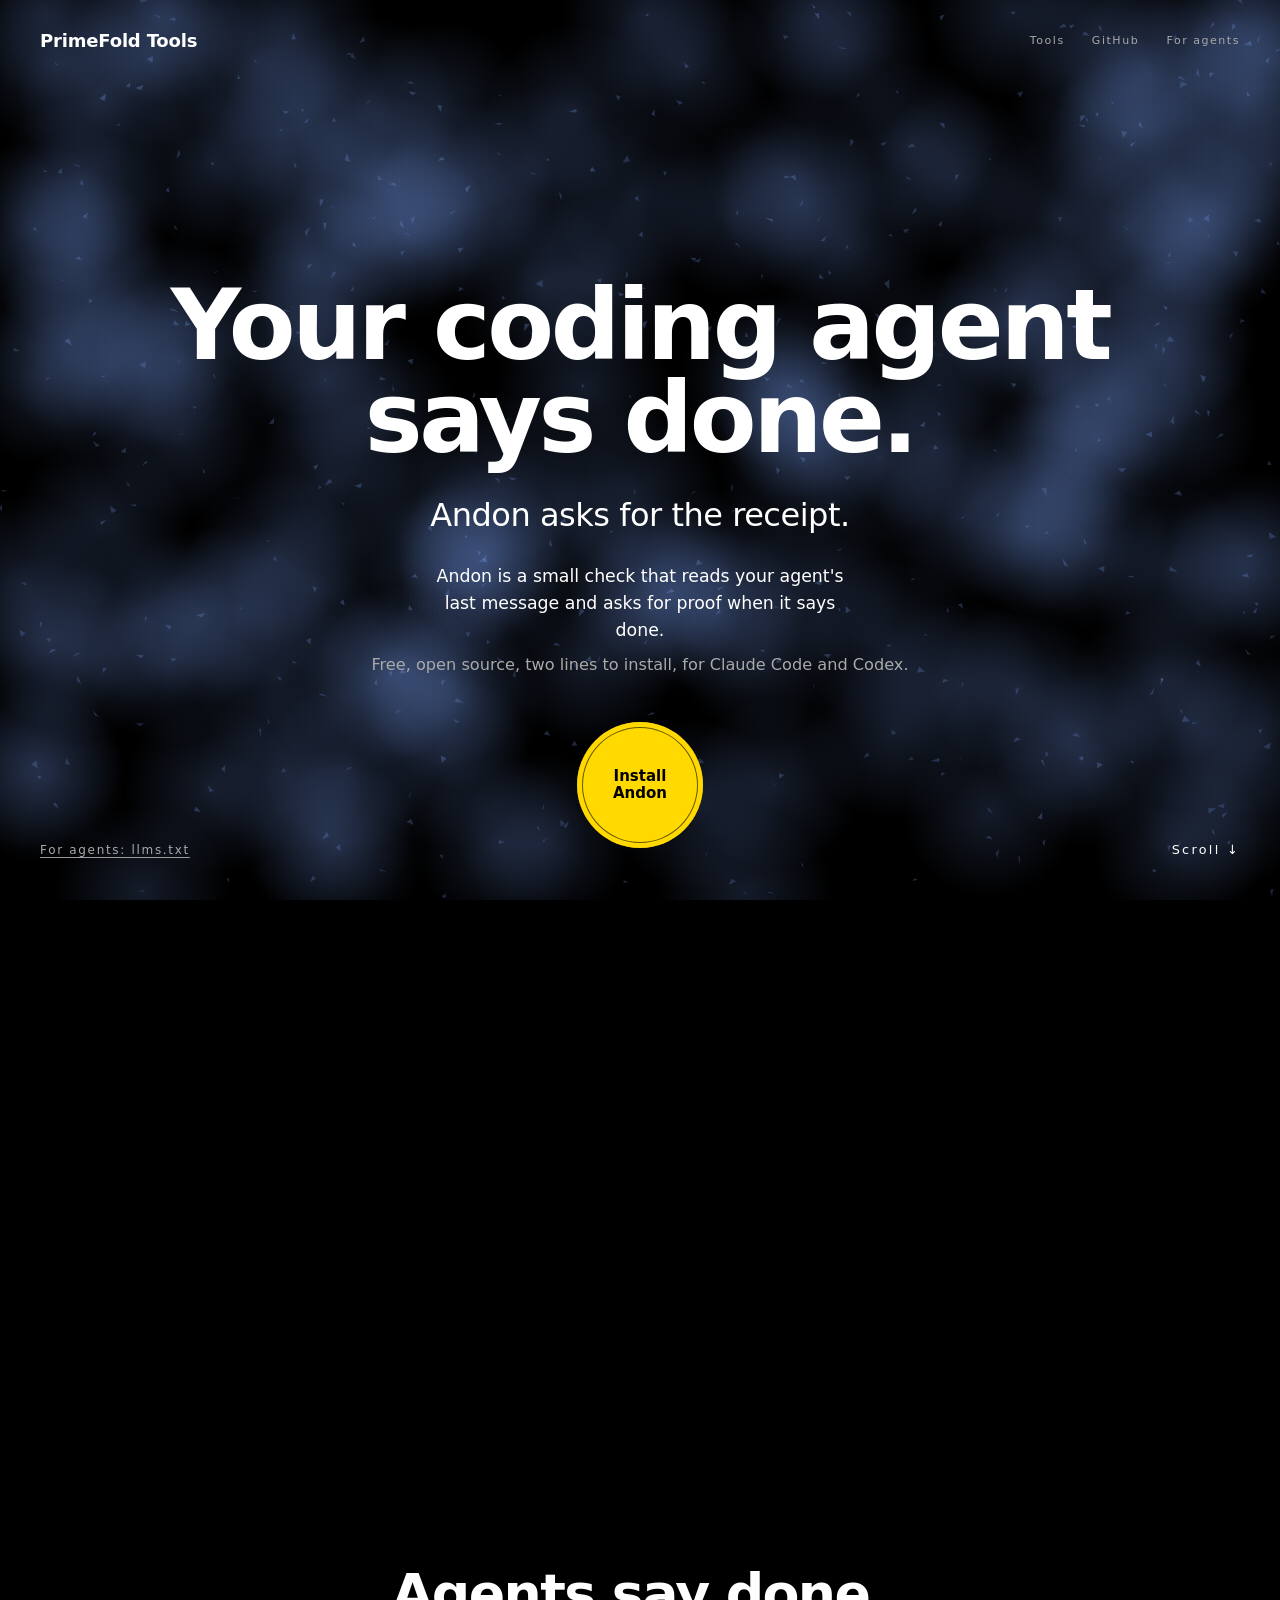
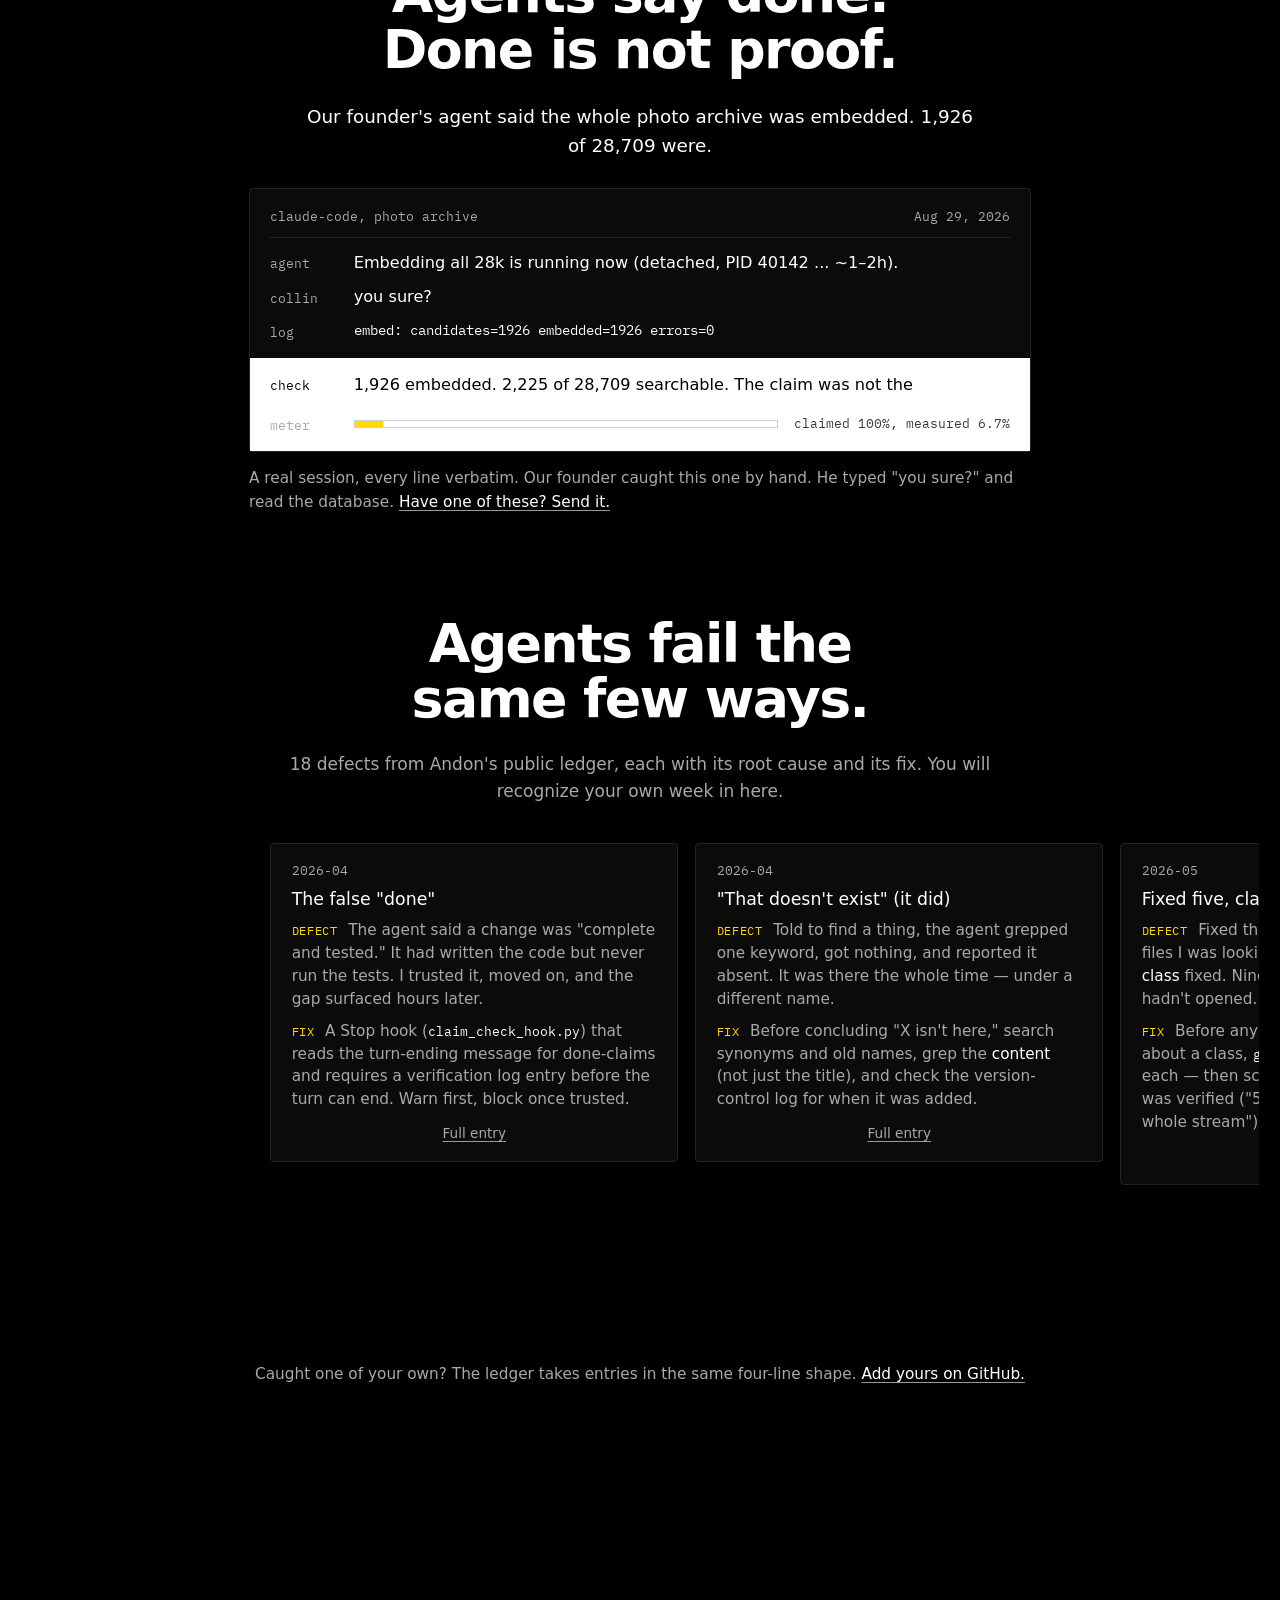
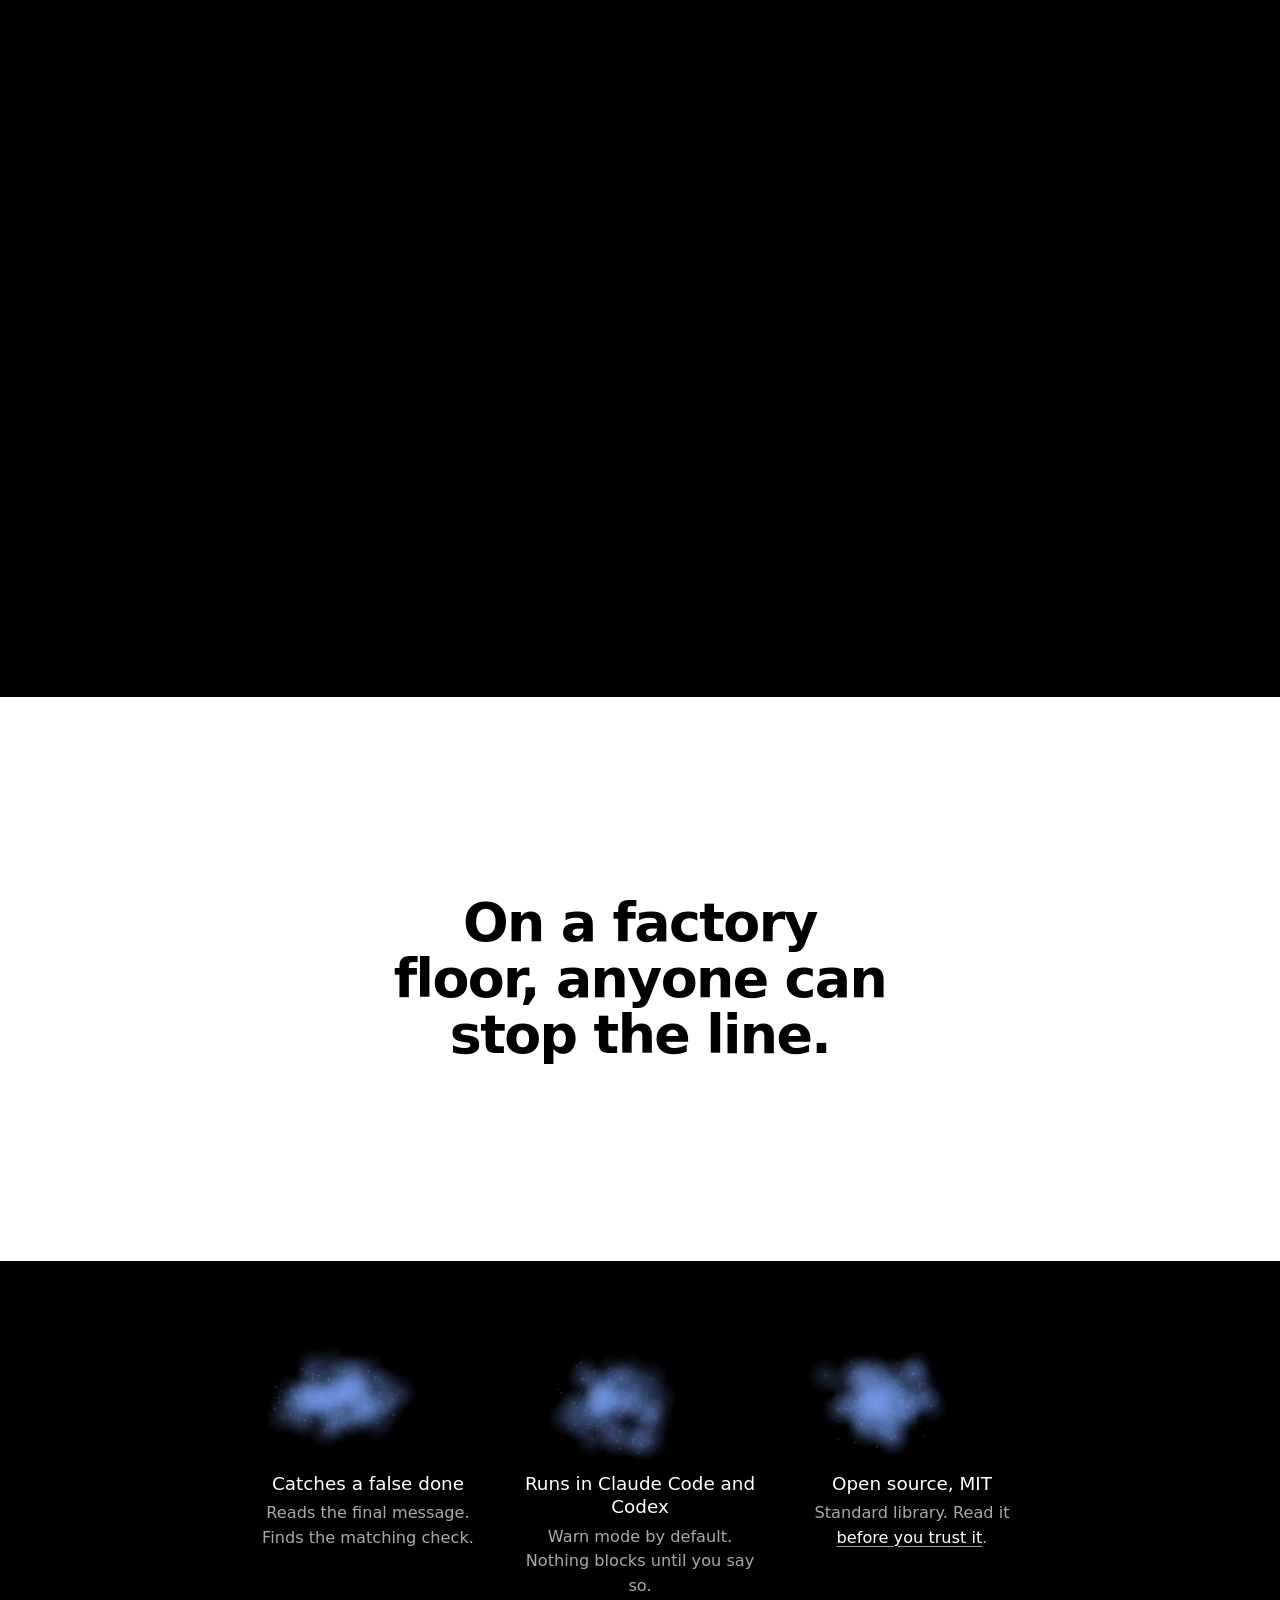
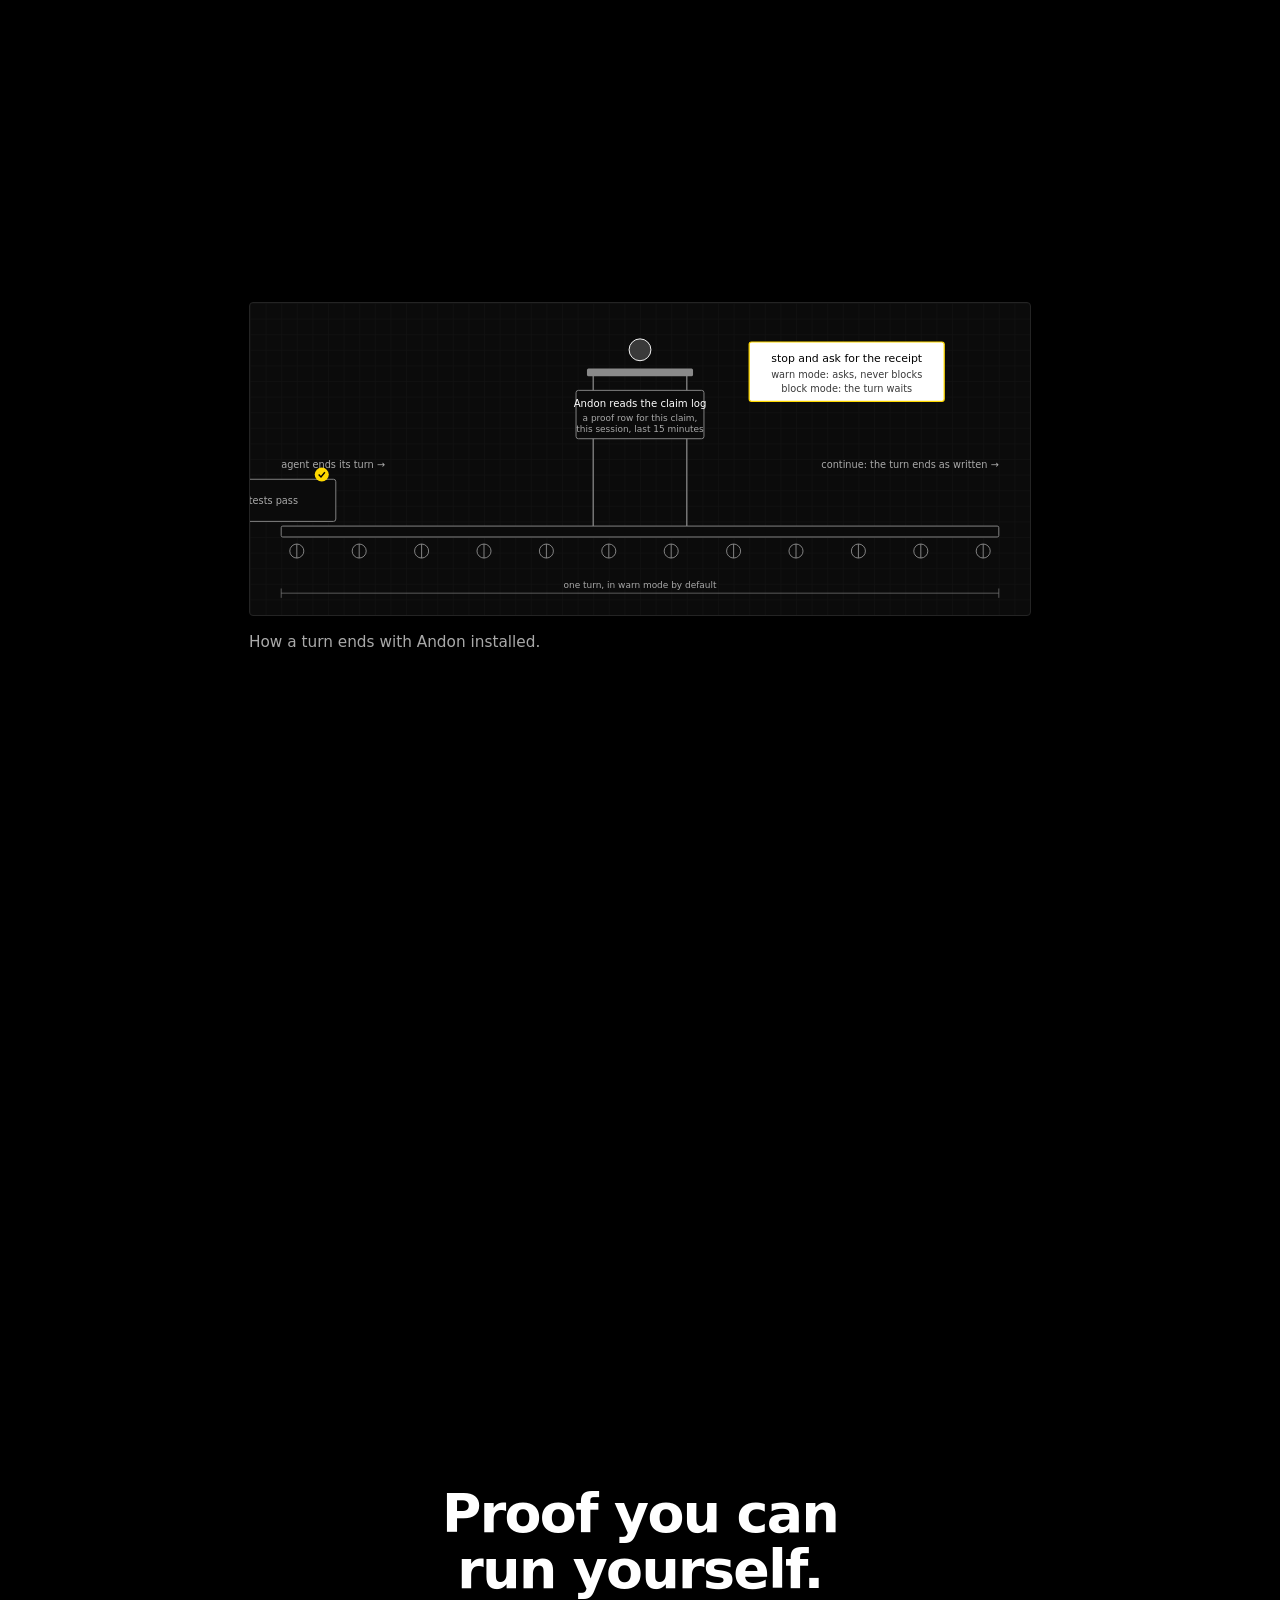
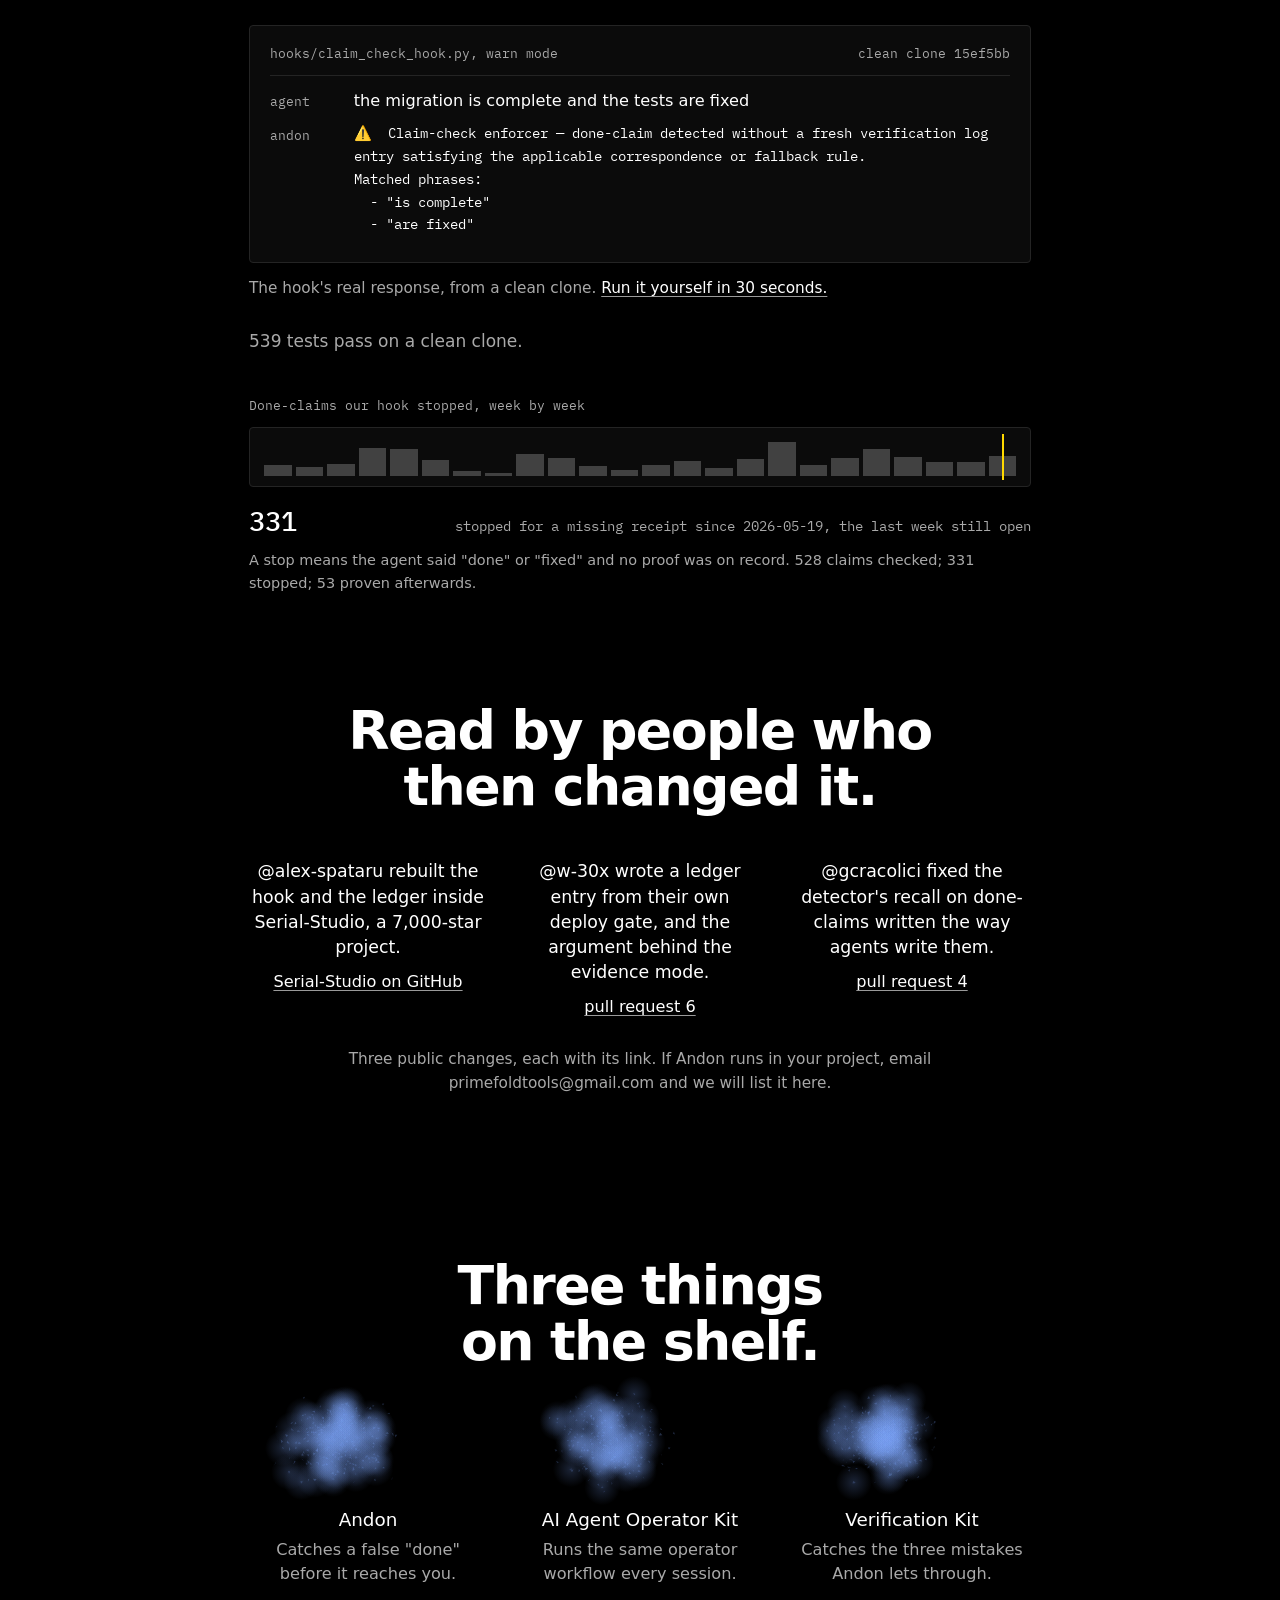
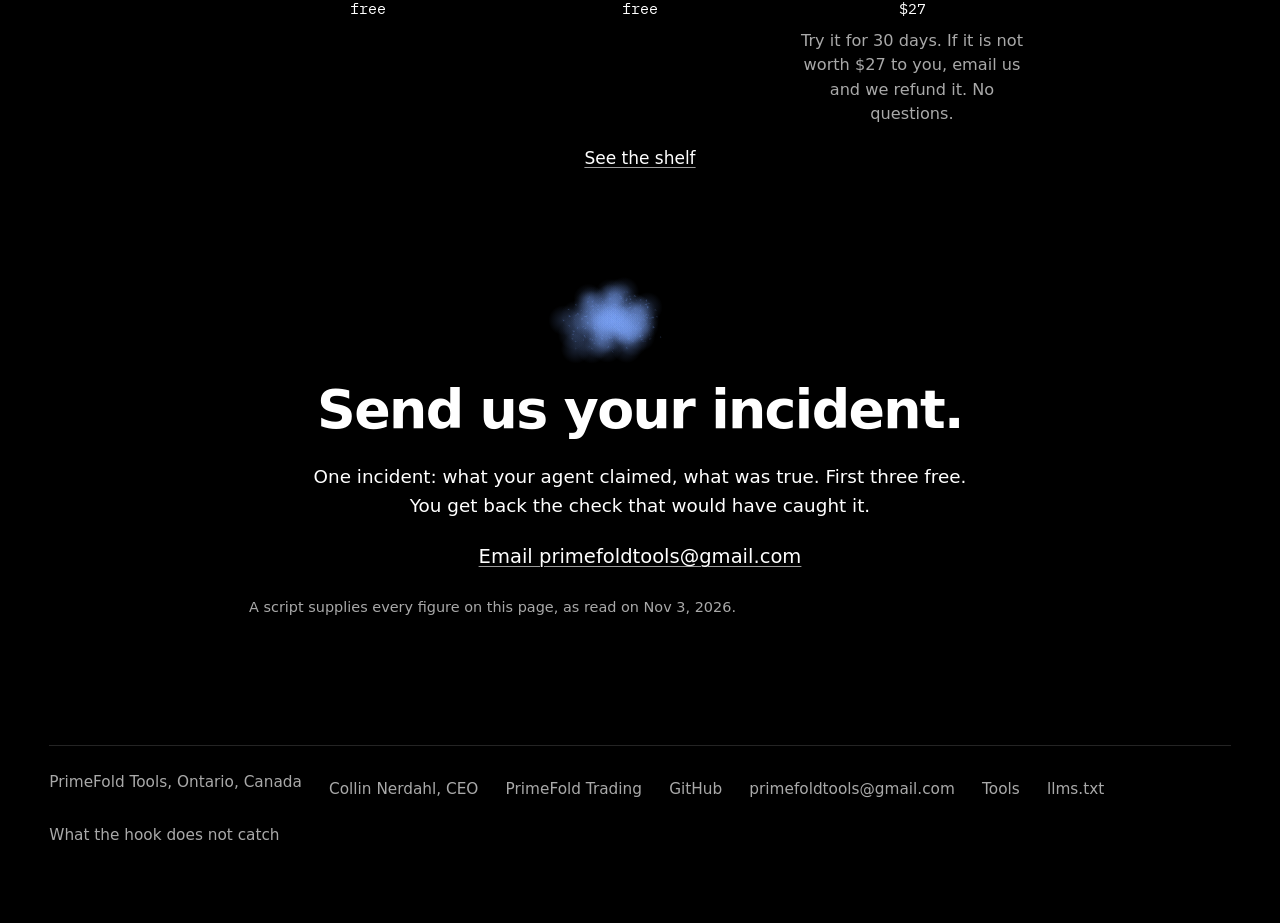
==== index.html @ 73337b34 "primefold.tools: first deploy snapshot (gate 29/0, 2026-11-03) Co-Authored-By: Claude Fable 5.1 <nor" ====
<!doctype html>
<html lang="en">
<head>
<meta charset="utf-8">
<meta name="viewport" content="width=device-width, initial-scale=1">
<title>PrimeFold Tools</title>
<meta name="description" content="PrimeFold Tools makes AI agents prove their work. Andon, free and open source, catches a false done in Claude Code and Codex. The Verification Kit adds the checks Andon does not run.">
<link rel="icon" href="assets/favicon.svg" type="image/svg+xml">
<link rel="icon" href="assets/pf-mark-gold.png" type="image/png" sizes="381x381">
<meta name="theme-color" content="#000000">
<link rel="canonical" href="https://primefold.tools/">
<link rel="alternate" type="text/plain" href="/llms.txt" title="Plain-text summary for AI agents">
<meta property="og:type" content="website">
<meta property="og:title" content="PrimeFold Tools">
<meta property="og:description" content="We stop AI from lying about its own work.">
<meta property="og:url" content="https://primefold.tools/">
<meta property="og:image" content="https://primefold.tools/assets/og.png">
<meta name="twitter:card" content="summary_large_image">
<script type="application/ld+json">{"@context":"https://schema.org","@graph":[
{"@type":"Organization","@id":"https://primefold.tools/#org","name":"PrimeFold Tools","url":"https://primefold.tools/","logo":"https://primefold.tools/assets/pf-mark-gold.png","email":"mailto:primefoldtools@gmail.com","description":"We stop AI from lying about its own work. Tools that make AI agents prove their work.","address":{"@type":"PostalAddress","addressRegion":"ON","addressCountry":"CA"},"founder":{"@type":"Person","name":"Collin Nerdahl","jobTitle":"CEO","url":"https://collinnerdahl.com/"},"sameAs":["https://github.com/PrimeFoldTools","https://x.com/PrimeFoldTools"]},
{"@type":"WebSite","@id":"https://primefold.tools/#site","url":"https://primefold.tools/","name":"PrimeFold Tools","publisher":{"@id":"https://primefold.tools/#org"}},
{"@type":"SoftwareApplication","@id":"https://github.com/PrimeFoldTools/Andon#app","name":"Andon","applicationCategory":"DeveloperApplication","operatingSystem":"Claude Code, Codex","softwareVersion":"0.1.1","license":"https://opensource.org/licenses/MIT","url":"https://github.com/PrimeFoldTools/Andon","author":{"@id":"https://primefold.tools/#org"},"offers":{"@type":"Offer","price":"0","priceCurrency":"USD"},"description":"A claim-check Stop hook for coding agents: when the final message says done without a matching check on record, it asks for the receipt."}
]}</script>
<link rel="preconnect" href="https://api.fontshare.com">
<link rel="preconnect" href="https://cdn.fontshare.com" crossorigin>
<link rel="preconnect" href="https://fonts.googleapis.com">
<link rel="preconnect" href="https://fonts.gstatic.com" crossorigin>
<link href="https://api.fontshare.com/v2/css?f[]=general-sans@400,500,600&display=swap" rel="stylesheet">
<link href="https://fonts.googleapis.com/css2?family=IBM+Plex+Mono:wght@400;500&display=swap" rel="stylesheet">
<link rel="stylesheet" href="assets/site.css">
</head>
<body>
<!-- Lean pass (his 2026-11-02 verdict: "too much text still… visually interesting, clear, simple UX"): the body paragraphs under the fix and proof headings are gone;
     each row and shelf item is one of his 2026-10-30 fold icons, a title and one short line; every icon gathers out of scatter as it scrolls in.
     Look C2 (his 2026-11-02 verdicts: "c is my fav", then white/black/yellow/blue, "ok b"): the look C layout after monakadesign.online,
     General Sans and IBM Plex Mono, the gold fold gathering out of a blue wisp as the hero scrolls (tools/fold_engine.js, the PrimeFold mark
     from his 2026-10-30 icon sheet). Below the fold the claims ruler comes from look B (why.zero.university, daoism.systems). -->
<header class="hero" id="hero">
  <div class="stage">
    <canvas id="fold" aria-hidden="true"></canvas>
    <noscript><img class="fold-static" src="assets/fold-final.png" alt=""></noscript>
    <div class="top">
      <a class="id" href="index.html">PrimeFold Tools</a>
      <nav><a href="built.html">Tools</a><a href="https://github.com/PrimeFoldTools">GitHub</a><a href="llms.txt">For agents</a></nav>
    </div>
    <div class="centre">
      <h1>Your coding agent<br>says done.</h1>
      <p class="h2">Andon asks for the receipt.</p>
      <p class="line3 def">Andon is a small check that reads your agent's last message and asks for proof when it says done.</p>
      <p class="line3">Free, open source, two lines to install, for Claude Code and Codex.</p>
    </div>
    <a class="button" href="built.html#andon">Install<br>Andon</a>
    <a class="ghost" href="llms.txt">For agents: llms.txt</a>
    <div class="scroll" aria-hidden="true">Scroll ↓</div>
  </div>
</header>

<div class="wrap">
  <section class="scene" id="problem">
    <h2>Agents say done. Done is not proof.</h2>
    <p>Our founder's agent said the whole photo archive was embedded. 1,926 of 28,709 were.</p>
    <div class="card" id="replay" title="Click to skip the replay">
      <div class="head"><span>claude-code, photo archive</span><span>Aug 29, 2026</span></div>
      <div class="line agent"><span class="who">agent</span><span class="txt">Embedding all 28k is running now (detached, PID 40142 ... <span class="nb">~1–2h</span>).</span></div>
      <div class="line me"><span class="who">collin</span><span class="txt">you sure?</span></div>
      <div class="line log" data-type><span class="who">log</span><span class="txt">embed: candidates=1926 embedded=1926 errors=0</span></div>
      <div class="line stop" data-type><span class="who">check</span><span class="txt">1,926 embedded. 2,225 of 28,709 searchable. The claim was not the receipt.</span></div>
      <div class="meter-row"><span class="who">meter</span><div class="meter" role="meter" aria-valuenow="6.7" aria-valuemin="0" aria-valuemax="100" aria-label="claimed 100 percent, measured 6.7 percent"><i style="width:6.7%"></i></div><span class="mlabel">claimed 100%, measured 6.7%</span></div>
    </div>
    <p class="cap">A real session, every line verbatim. Our founder caught this one by hand. He typed "you sure?" and read the database. <a href="mailto:primefoldtools@gmail.com?subject=My%20agent%20said%20done">Have one of these? Send it.</a></p>
  </section>
</div>

<!-- 2026-11-03 STAGE candidate, his ask: a scrolling log of failure modes the reader can relate to, and the ledger as the input.
     Every card is a four-line entry from Andon's public DEFECT_LEDGER.md, verbatim (Defect + Countermeasure), read by
     tools/site_receipts.py. The strip is moved by the page scroll alone (CSS scroll-driven animation, no timer); where the
     browser lacks it, or on a phone, it is a plain list you scroll yourself. -->
<section class="faillog" id="log">
  <div class="pin">
    <h2>Agents fail the same few ways.</h2>
    <p class="log-body">18 defects from Andon's public ledger, each with its root cause and its fix. You will recognize your own week in here.</p>
    <div class="ledger"><ol class="ledger-track">
<li><blockquote><span class="when">2026-04</span><strong>The false &quot;done&quot;</strong><p><span class="k">Defect</span>The agent said a change was &quot;complete and tested.&quot; It had written the code but never run the tests. I trusted it, moved on, and the gap surfaced hours later.</p><p><span class="k">Fix</span>A Stop hook (<code>claim_check_hook.py</code>) that reads the turn-ending message for done-claims and requires a verification log entry before the turn can end. Warn first, block once trusted.</p><a class="more" href="https://github.com/PrimeFoldTools/Andon/blob/main/DEFECT_LEDGER.md#2026-04--the-false-done">Full entry</a></blockquote></li>
<li><blockquote><span class="when">2026-04</span><strong>&quot;That doesn&#x27;t exist&quot; (it did)</strong><p><span class="k">Defect</span>Told to find a thing, the agent grepped one keyword, got nothing, and reported it absent. It was there the whole time — under a different name.</p><p><span class="k">Fix</span>Before concluding &quot;X isn&#x27;t here,&quot; search synonyms and old names, grep the <em>content</em> (not just the title), and check the version-control log for when it was added.</p><a class="more" href="https://github.com/PrimeFoldTools/Andon/blob/main/DEFECT_LEDGER.md#2026-04--that-doesnt-exist-it-did">Full entry</a></blockquote></li>
<li><blockquote><span class="when">2026-05</span><strong>Fixed five, claimed fourteen</strong><p><span class="k">Defect</span>Fixed the instances of a problem in the files I was looking at, then reported the <em>whole class</em> fixed. Nine more were sitting in files I hadn&#x27;t opened.</p><p><span class="k">Fix</span>Before any &quot;all / complete / whole&quot; claim about a class, <code>grep</code> the full set first and verify each — then scope the claim to exactly what was verified (&quot;5 of the daily surfaces,&quot; not &quot;the whole stream&quot;).</p><a class="more" href="https://github.com/PrimeFoldTools/Andon/blob/main/DEFECT_LEDGER.md#2026-05--fixed-five-claimed-fourteen">Full entry</a></blockquote></li>
<li><blockquote><span class="when">2026-05</span><strong>Four parsers, four slightly different schemas</strong><p><span class="k">Defect</span>A config file was read by several scripts, each written from memory. One read the fields in a different order. It didn&#x27;t crash — it silently returned wrong results.</p><p><span class="k">Fix</span>One canonical loader that every consumer imports. If the structure isn&#x27;t checked in one place, it isn&#x27;t real.</p><a class="more" href="https://github.com/PrimeFoldTools/Andon/blob/main/DEFECT_LEDGER.md#2026-05--four-parsers-four-slightly-different-schemas">Full entry</a></blockquote></li>
<li><blockquote><span class="when">2026-05</span><strong>Tested the script, not the thing that runs</strong><p><span class="k">Defect</span>Declared a hook &quot;verified end-to-end&quot; after running the inner script by hand. The harness actually invokes a <em>wrapper</em> that reads stdin — which was never exercised.</p><p><span class="k">Fix</span>When the claim is &quot;it works end-to-end,&quot; the test must hit the actual production path — the wrapper the harness calls, under the real environment.</p><a class="more" href="https://github.com/PrimeFoldTools/Andon/blob/main/DEFECT_LEDGER.md#2026-05--tested-the-script-not-the-thing-that-runs">Full entry</a></blockquote></li>
<li><blockquote><span class="when">2026-05</span><strong>$100<code> matched </code>$1000</strong><p><span class="k">Defect</span>A checker used substring matching to compare a price. <code>&quot;$100&quot;</code> matched inside <code>&quot;$1000&quot;</code>, so a 10× error sailed through as &quot;no change.&quot;</p><p><span class="k">Fix</span>Word-boundary regex with the negative lookahead; never naive <code>in</code> for values that have longer supersets.</p><a class="more" href="https://github.com/PrimeFoldTools/Andon/blob/main/DEFECT_LEDGER.md#2026-05--100-matched-1000">Full entry</a></blockquote></li>
<li><blockquote><span class="when">2026-05</span><strong>Repeated a subagent&#x27;s &quot;finding&quot; as fact</strong><p><span class="k">Defect</span>A helper agent reported a surprising result; I relayed it as true. It was wrong — the agent had missed a detail (a symlink, in that case).</p><p><span class="k">Fix</span>Spot-check every <em>surprising</em> subagent finding by re-running its evidence yourself before repeating it.</p><a class="more" href="https://github.com/PrimeFoldTools/Andon/blob/main/DEFECT_LEDGER.md#2026-05--repeated-a-subagents-finding-as-fact">Full entry</a></blockquote></li>
<li><blockquote><span class="when">2026-05</span><strong>Acted on yesterday&#x27;s map</strong><p><span class="k">Defect</span>Started a session from the last handoff note and recommended work that was already done — a parallel session had shipped it between the handoff and now.</p><p><span class="k">Fix</span>Before acting on a handoff, re-read the version-control log since its timestamp. Freshest reality wins.</p><a class="more" href="https://github.com/PrimeFoldTools/Andon/blob/main/DEFECT_LEDGER.md#2026-05--acted-on-yesterdays-map">Full entry</a></blockquote></li>
<li><blockquote><span class="when">2026-05</span><strong>The gate that jammed the worker</strong><p><span class="k">Defect</span>Shipped an enforcement hook in block-mode-by-default. First real use, it blocked a legitimate turn with no obvious way out. Trust in the hook cratered immediately.</p><p><span class="k">Fix</span>Default to <em>warn</em>; provide an env-var escape; promote to <em>block</em> only after it&#x27;s been tuned. Make every gate advisory until proven.</p><a class="more" href="https://github.com/PrimeFoldTools/Andon/blob/main/DEFECT_LEDGER.md#2026-05--the-gate-that-jammed-the-worker">Full entry</a></blockquote></li>
<li><blockquote><span class="when">2026-06</span><strong>The test that passed by luck</strong><p><span class="k">Defect</span>A test was green, so the fix looked solid. The test was asserting something that happened to be true in one case, not the property that actually mattered.</p><p><span class="k">Fix</span>Assert the real invariant, then mutate the code to confirm the test <em>fails</em> on a plausible bad version. If a bad mutation survives, the test isn&#x27;t guarding anything.</p><a class="more" href="https://github.com/PrimeFoldTools/Andon/blob/main/DEFECT_LEDGER.md#2026-06--the-test-that-passed-by-luck">Full entry</a></blockquote></li>
<li><blockquote><span class="when">2026-06</span><strong>Rebuilt what already existed</strong><p><span class="k">Defect</span>Asked for a capability, the agent built it from scratch. The codebase already had it. Now there were two, subtly different.</p><p><span class="k">Fix</span>Search-before-building, every time: grep the code, check memory, look for an existing tool. A 30-second search beats three sessions of duplicate-bug cleanup.</p><a class="more" href="https://github.com/PrimeFoldTools/Andon/blob/main/DEFECT_LEDGER.md#2026-06--rebuilt-what-already-existed">Full entry</a></blockquote></li>
<li><blockquote><span class="when">2026-06</span><strong>Reversed a right answer when pushed</strong><p><span class="k">Defect</span>Challenged with &quot;you sure?&quot;, the agent retracted a <em>correct</em> claim after eyeballing partial evidence — overcorrecting into a new error.</p><p><span class="k">Fix</span>Treat a challenge as a trigger to gather more evidence and compute the <em>full</em> picture — then keep or change the claim on the evidence, not the pressure.</p><a class="more" href="https://github.com/PrimeFoldTools/Andon/blob/main/DEFECT_LEDGER.md#2026-06--reversed-a-right-answer-when-pushed">Full entry</a></blockquote></li>
<li><blockquote><span class="when">2026-09</span><strong>The gate that wasn&#x27;t running</strong><p><span class="k">Defect</span>An enforcement hook appeared fully configured: on disk, wired in the harness config, hundreds of historical gate-log records in the fire log that appeared to indicate activity, but did not establish successful direct-command invocation. During an observed session, dozens of invocation failures were recorded across three hooks and were present in the transcript but not acted on. The execute bit was missing. Tests invoked the scripts through an interpreter, which doesn&#x27;t require the execute bit; the harness invoked them as direct commands, which does. Two invocation paths, silently diverged.</p><p><span class="k">Fix</span>Before declaring any hook live, invoke it as a direct command with a benign payload and alarm on a launch/permission failure (distinct from a policy denial). Cross-check configuration against disk in both directions. These checks belong in an automated test — not just a design rule.</p><a class="more" href="https://github.com/PrimeFoldTools/Andon/blob/main/DEFECT_LEDGER.md#2026-09--the-gate-that-wasnt-running">Full entry</a></blockquote></li>
<li><blockquote><span class="when">2026-09</span><strong>The gate that could be alibi&#x27;d</strong><p><span class="k">Defect</span>The claim-check gate accepted <em>any</em> fresh verification entry as satisfying <em>any</em> done-claim. It checked only that some recent log line existed — never that the entry referred to the claim, or came from the same session. So a bare <code>log_claim &quot;done&quot; &quot;checked&quot;</code> cleared the gate; a genuine verification of task A licensed an unverified claim about task B; and — worst — on a shared home directory one session&#x27;s entry cleared every other session&#x27;s claim, invisibly.</p><p><span class="k">Fix</span>Bind the entry to the claim <em>and</em> the session. <code>log_claim.py</code> stamps the session id (from <code>CLAUDE_CODE_SESSION_ID</code>) and a content-token fingerprint of the claim <em>and</em> its verification; for claims with subject tokens, the gate checks for a fresh same-session entry whose fingerprint overlaps that claim&#x27;s sentence. Subjectless claims use a same-session freshness fallback (see the README limits). Closure verbs and selected generic dev nouns are stopworded so &quot;done&quot; cannot match on that word alone. The block message names the verification, not the unblock command. Legacy (pre-binding) entries are honored only while the log has no binding-schema entry. Once a binding-schema entry exists, older entries no longer qualify; in-flight work may need a new-format receipt.</p><a class="more" href="https://github.com/PrimeFoldTools/Andon/blob/main/DEFECT_LEDGER.md#2026-09--the-gate-that-could-be-alibid">Full entry</a></blockquote></li>
<li><blockquote><span class="when">2026-09</span><strong>Tightened for precision, lost the recall — then overshot fixing it</strong><p><span class="k">Defect</span>The claim detector caught 4 of 13 ordinary done-claims. <code>Implemented the migration.</code> fired; <code>I&#x27;ve implemented the migration.</code> — how agents actually write — did not. <code>Task complete!</code> and <code>The fix is in place.</code> passed unseen. Reported with a repro in issue #3.</p><p><span class="k">Fix</span>Additions that stand on their own — a first-person lead-in (the determiner rule protecting <code>Fixed income securities…</code> untouched), the missing standalone verbs, a subject-noun closure form, and state verbs each carrying their own guard. Every accumulated example is a checked-in corpus, and the test that matters asserts the patch is <em>additive</em>: no previously detected example in that corpus may stop being caught.</p><a class="more" href="https://github.com/PrimeFoldTools/Andon/blob/main/DEFECT_LEDGER.md#2026-09--tightened-for-precision-lost-the-recall--then-overshot-fixing-it">Full entry</a></blockquote></li>
<li><blockquote><span class="when">2026-09</span><strong>The fix that kept breaking what it was fixing</strong><p><span class="k">Defect</span>Catching result-claims (<code>the tests pass</code>) needs the detector to know when a clause <em>asserts</em> something, so exemptions were added for negation, attribution and conditionals. Each round of review found claims those exemptions had silently suppressed: four, then two, then one. Each fix was correct and produced the next one.</p><p><span class="k">Fix</span>Drop the feature that needed the exemptions rather than keep tuning them, and replace instance-checking with a property: a corpus-wide test that the patch only ever adds detections. Mutation-checked — reintroduce a broad exemption and it fails.</p><a class="more" href="https://github.com/PrimeFoldTools/Andon/blob/main/DEFECT_LEDGER.md#2026-09--the-fix-that-kept-breaking-what-it-was-fixing">Full entry</a></blockquote></li>
<li><blockquote><span class="when">2026-09</span><strong>The rollback that could roll back to itself</strong><p><span class="k">Defect</span>A deploy-rehearsal gate proved rollback by rebuilding the previous commit&#x27;s image, redeploying it by digest against the same database, and checking that it came up with the existing data intact. Caught in design, before the gate&#x27;s first run: if the previous commit only changed docs, it builds a byte-identical image with the same digest, and the gate &quot;rolls back&quot; by redeploying the exact thing it claims to have rolled back from. Green, and proving nothing.</p><p><span class="k">Fix</span>Stamp every build with the commit it came from (an image revision label), so two commits always produce two digests. The gate asserts <em>digest A ≠ digest B</em>, and that each label names its own commit, before it redeploys anything. The label reads like metadata, so it&#x27;s recorded as load-bearing next to the code: deleting it makes nothing fail loudly; it makes the proof go quietly vacuous.</p><span class="who">Contributed by @w-30x (PR #6).</span><a class="more" href="https://github.com/PrimeFoldTools/Andon/blob/main/DEFECT_LEDGER.md#2026-09--the-rollback-that-could-roll-back-to-itself">Full entry</a></blockquote></li>
<li><blockquote><span class="when">2026-10</span><strong>The witness who wrote their own alibi</strong><p><span class="k">Defect</span>After binding (above), a verification entry had to be fresh, same-session and on-topic — but the agent still wrote it. <code>log_claim.py &quot;migration complete&quot; &quot;ran the migration tests&quot;</code> cleared the gate whether or not a test had run. The gated actor and the evidence author were the same actor.</p><p><span class="k">Fix</span>An opt-in evidence mode (<code>CLAIM_CHECK_EVIDENCE=tool</code>) that ignores the agent&#x27;s line and requires a passing verification run the harness recorded in the session transcript: allowlisted command, same <code>sessionId</code>, inside the freshness window, a finished non-error result, and a command line that matches a small fixed grammar so its exit status <em>is</em> the verification&#x27;s. The recorded-result markers were read off real transcripts first, which turned up three ways a run reports success without having succeeded: a backgrounded command (<code>backgroundTaskId</code>, including auto-backgrounding), a command that hit the tool timeout (<code>timedOutAfterMs</code>), and a nonzero exit reinterpreted as success (<code>returnCodeInterpretation</code>) — all with <code>is_error: false</code>. A first version parsed arbitrary shell and checked separators; four rounds of review kept finding lines where the parser and the shell disagreed (a <code>#</code> comment swallowing a newline, a mid-word quote, <code>pipefail</code> &quot;set&quot; inside a dead branch). The fix was to stop parsing shell and accept only an allowlisted grammar.</p><a class="more" href="https://github.com/PrimeFoldTools/Andon/blob/main/DEFECT_LEDGER.md#2026-10--the-witness-who-wrote-their-own-alibi">Full entry</a></blockquote></li>
    </ol></div>
    <p class="cap log-more">Four of the 18 here. All of them on GitHub. <a href="https://github.com/PrimeFoldTools/Andon/blob/main/DEFECT_LEDGER.md">Add yours on GitHub.</a></p>
    <p class="cap log-cap">Caught one of your own? The ledger takes entries in the same four-line shape. <a href="https://github.com/PrimeFoldTools/Andon/blob/main/DEFECT_LEDGER.md">Add yours on GitHub.</a></p>
  </div>
</section>

<section class="chapter" id="fix">
  <h2>On a factory floor, anyone can stop the line.</h2>
</section>

<div class="wrap">
  <section class="scene">
    <ol class="tiles rows">
<li><div class="ico"><canvas class="fold-icon" data-icon="1" aria-hidden="true"></canvas><noscript><svg viewBox="0 0 100 100" aria-hidden="true"><style>:root{--smoke:#000}.g{fill:#FFD900}.s{fill:none;stroke:#FFD900;stroke-linecap:round;stroke-linejoin:round}.bg{fill:#000}.cut{stroke:#000;stroke-width:3;paint-order:stroke}</style>
        <path class="g" d="M10 16 H90 a6 6 0 0 1 6 6 V62 a6 6 0 0 1 -6 6 H44 L26 86 V68 H10 a6 6 0 0 1 -6 -6 V22 a6 6 0 0 1 6 -6 Z"/>
        <path class="s" stroke-width="7" style="stroke:var(--smoke)" d="M22 42 L34 54 L56 30"/>
        <text x="76" y="56" text-anchor="middle" class="bg" font-family="Hanken Grotesk, sans-serif" font-weight="600" font-size="34">?</text>
      </svg></noscript></div><strong>Catches a false done</strong><span>Reads the final message. Finds the matching check.</span></li>
<li><div class="ico"><canvas class="fold-icon" data-icon="4" aria-hidden="true"></canvas><noscript><svg viewBox="0 0 100 100" aria-hidden="true"><style>:root{--smoke:#000}.g{fill:#FFD900}.s{fill:none;stroke:#FFD900;stroke-linecap:round;stroke-linejoin:round}.bg{fill:#000}.cut{stroke:#000;stroke-width:3;paint-order:stroke}</style>
        <rect class="g" x="34" y="6" width="8" height="22" rx="3"/><rect class="g" x="58" y="6" width="8" height="22" rx="3"/>
        <path class="g" d="M22 28 H78 V46 a28 28 0 0 1 -28 28 a28 28 0 0 1 -28 -28 Z"/>
        <path class="s" stroke-width="8" d="M50 74 V84 Q50 94 62 94 H90"/>
      </svg></noscript></div><strong>Runs in Claude Code and Codex</strong><span>Warn mode by default. Nothing blocks until you say so.</span></li>
<li><div class="ico"><canvas class="fold-icon" data-icon="3" aria-hidden="true"></canvas><noscript><svg viewBox="0 0 100 100" aria-hidden="true"><style>:root{--smoke:#000}.g{fill:#FFD900}.s{fill:none;stroke:#FFD900;stroke-linecap:round;stroke-linejoin:round}.bg{fill:#000}.cut{stroke:#000;stroke-width:3;paint-order:stroke}</style>
        <path class="g" d="M20 6 H80 V92 L72 86 L64 92 L56 86 L48 92 L40 86 L32 92 L24 86 L20 89 Z"/>
        <path class="s" stroke-width="5" style="stroke:var(--smoke)" d="M29 26 L34 31 L42 21 M29 47 L34 52 L42 42 M29 68 L34 73 L42 63 M50 27 H70 M50 48 H70 M50 69 H66"/>
      </svg></noscript></div><strong>Open source, MIT</strong><span>Standard library. Read it <a href="https://github.com/PrimeFoldTools/Andon#known-limits--read-before-you-trust-it">before you trust it</a>.</span></li>
    </ol>
    <!-- 2026-11-03 stage candidate, his ask: the flow diagram as an animated factory line (tools/line_engine.js, scroll-driven).
         The words are the previous diagram's. Authored at the stop moment, so JavaScript off and reduced motion show that frame. -->
    <figure class="drawing convey" id="convey">
      <div class="pin">
      <svg id="line" viewBox="0 0 1000 400" role="img" aria-labelledby="dw-title">
        <title id="dw-title">How a turn ends with Andon installed.</title>
        <defs>
          <pattern id="grid" width="20" height="20" patternUnits="userSpaceOnUse"><path d="M20 0H0V20" fill="none" stroke="#161616" stroke-width="1"/></pattern>
          <clipPath id="beltclip"><rect x="0" y="0" width="1000" height="400"/></clipPath>
          <radialGradient id="lampglow"><stop offset="0" stop-color="#FFD900" stop-opacity=".9"/><stop offset="1" stop-color="#FFD900" stop-opacity="0"/></radialGradient>
        </defs>
        <rect width="1000" height="400" fill="url(#grid)"/>
        <g font-family="General Sans, system-ui, sans-serif" font-size="14" fill="#FFFFFF" clip-path="url(#beltclip)">
          <text x="40" y="212" font-size="12.5" fill="#A9A9A9">agent ends its turn →</text>
          <text x="960" y="212" text-anchor="end" font-size="12.5" fill="#A9A9A9">continue: the turn ends as written →</text>
          <rect x="40" y="286" width="920" height="14" rx="2" fill="#0B0B0B" stroke="#8A8A8A" stroke-width="1.2"/>
          <g class="roller" data-c="60 318" transform="rotate(1260 60 318)"><circle cx="60" cy="318" r="9" fill="none" stroke="#8A8A8A" stroke-width="1.2"/><line x1="60" y1="309" x2="60" y2="327" stroke="#8A8A8A" stroke-width="1.2"/></g>
          <g class="roller" data-c="140 318" transform="rotate(1260 140 318)"><circle cx="140" cy="318" r="9" fill="none" stroke="#8A8A8A" stroke-width="1.2"/><line x1="140" y1="309" x2="140" y2="327" stroke="#8A8A8A" stroke-width="1.2"/></g>
          <g class="roller" data-c="220 318" transform="rotate(1260 220 318)"><circle cx="220" cy="318" r="9" fill="none" stroke="#8A8A8A" stroke-width="1.2"/><line x1="220" y1="309" x2="220" y2="327" stroke="#8A8A8A" stroke-width="1.2"/></g>
          <g class="roller" data-c="300 318" transform="rotate(1260 300 318)"><circle cx="300" cy="318" r="9" fill="none" stroke="#8A8A8A" stroke-width="1.2"/><line x1="300" y1="309" x2="300" y2="327" stroke="#8A8A8A" stroke-width="1.2"/></g>
          <g class="roller" data-c="380 318" transform="rotate(1260 380 318)"><circle cx="380" cy="318" r="9" fill="none" stroke="#8A8A8A" stroke-width="1.2"/><line x1="380" y1="309" x2="380" y2="327" stroke="#8A8A8A" stroke-width="1.2"/></g>
          <g class="roller" data-c="460 318" transform="rotate(1260 460 318)"><circle cx="460" cy="318" r="9" fill="none" stroke="#8A8A8A" stroke-width="1.2"/><line x1="460" y1="309" x2="460" y2="327" stroke="#8A8A8A" stroke-width="1.2"/></g>
          <g class="roller" data-c="540 318" transform="rotate(1260 540 318)"><circle cx="540" cy="318" r="9" fill="none" stroke="#8A8A8A" stroke-width="1.2"/><line x1="540" y1="309" x2="540" y2="327" stroke="#8A8A8A" stroke-width="1.2"/></g>
          <g class="roller" data-c="620 318" transform="rotate(1260 620 318)"><circle cx="620" cy="318" r="9" fill="none" stroke="#8A8A8A" stroke-width="1.2"/><line x1="620" y1="309" x2="620" y2="327" stroke="#8A8A8A" stroke-width="1.2"/></g>
          <g class="roller" data-c="700 318" transform="rotate(1260 700 318)"><circle cx="700" cy="318" r="9" fill="none" stroke="#8A8A8A" stroke-width="1.2"/><line x1="700" y1="309" x2="700" y2="327" stroke="#8A8A8A" stroke-width="1.2"/></g>
          <g class="roller" data-c="780 318" transform="rotate(1260 780 318)"><circle cx="780" cy="318" r="9" fill="none" stroke="#8A8A8A" stroke-width="1.2"/><line x1="780" y1="309" x2="780" y2="327" stroke="#8A8A8A" stroke-width="1.2"/></g>
          <g class="roller" data-c="860 318" transform="rotate(1260 860 318)"><circle cx="860" cy="318" r="9" fill="none" stroke="#8A8A8A" stroke-width="1.2"/><line x1="860" y1="309" x2="860" y2="327" stroke="#8A8A8A" stroke-width="1.2"/></g>
          <g class="roller" data-c="940 318" transform="rotate(1260 940 318)"><circle cx="940" cy="318" r="9" fill="none" stroke="#8A8A8A" stroke-width="1.2"/><line x1="940" y1="309" x2="940" y2="327" stroke="#8A8A8A" stroke-width="1.2"/></g>
          <g class="item" transform="translate(650 0)"><rect y="226" width="160" height="54" rx="3" fill="#0B0B0B" stroke="#8A8A8A" stroke-width="1.2"/><text x="80" y="258" text-anchor="middle" font-size="12.5" fill="#A9A9A9">tests pass</text><g transform="translate(142 220)"><circle r="9" fill="#FFD900"/><path d="M-4 0l3 3 5-6" fill="none" stroke="#000" stroke-width="1.8"/></g></g>
          <g class="item" transform="translate(420 -36)"><rect y="226" width="160" height="54" rx="3" fill="#0B0B0B" stroke="#8A8A8A" stroke-width="1.2"/><text x="80" y="258" text-anchor="middle" font-size="12.5" fill="#A9A9A9">"the migration is complete"</text><g class="tag" opacity="0" transform="translate(142 220)"><circle r="9" fill="none" stroke="#FFD900" stroke-width="1.6"/><text y="4" text-anchor="middle" font-size="11" fill="#FFD900">?</text></g></g>
          <g class="item" transform="translate(190 0)"><rect y="226" width="160" height="54" rx="3" fill="#0B0B0B" stroke="#8A8A8A" stroke-width="1.2"/><text x="80" y="258" text-anchor="middle" font-size="12.5" fill="#A9A9A9">lint clean</text><g transform="translate(142 220)"><circle r="9" fill="#FFD900"/><path d="M-4 0l3 3 5-6" fill="none" stroke="#000" stroke-width="1.8"/></g></g>
          <g class="item" transform="translate(-40 0)"><rect y="226" width="160" height="54" rx="3" fill="#0B0B0B" stroke="#8A8A8A" stroke-width="1.2"/><text x="80" y="258" text-anchor="middle" font-size="12.5" fill="#A9A9A9">docs updated</text><g transform="translate(142 220)"><circle r="9" fill="#FFD900"/><path d="M-4 0l3 3 5-6" fill="none" stroke="#000" stroke-width="1.8"/></g></g>
          <line x1="440" y1="92" x2="440" y2="286" stroke="#8A8A8A" stroke-width="1.6"/>
          <line x1="560" y1="92" x2="560" y2="286" stroke="#8A8A8A" stroke-width="1.6"/>
          <rect x="432" y="84" width="136" height="10" rx="2" fill="#8A8A8A"/>
          <circle class="glow" cx="500" cy="60" r="46" fill="url(#lampglow)" opacity=".55"/>
          <circle class="lamp" cx="500" cy="60" r="14" fill="#FFD900" stroke="#FFFFFF" stroke-width="1.2"/>
          <rect x="418" y="112" width="164" height="62" rx="3" fill="#0B0B0B" stroke="#8A8A8A" stroke-width="1.2"/>
          <text x="500" y="133" text-anchor="middle" font-size="13">Andon reads the claim log</text>
          <text x="500" y="151" text-anchor="middle" fill="#A9A9A9" font-size="11.5">a proof row for this claim,</text>
          <text x="500" y="166" text-anchor="middle" fill="#A9A9A9" font-size="11.5">this session, last 15 minutes</text>
          <line class="tie" x1="582" y1="196" x2="640" y2="124" stroke="#FFD900" stroke-width="1.2" stroke-dasharray="4 4" opacity="1"/>
          <g class="stopcard" opacity="1">
            <rect x="640" y="50" width="250" height="76" rx="3" fill="#FFFFFF" stroke="#FFD900" stroke-width="1.6"/>
            <text x="765" y="76" text-anchor="middle" fill="#000000">stop and ask for the receipt</text>
            <text x="765" y="96" text-anchor="middle" fill="#3A3A3A" font-size="12.5">warn mode: asks, never blocks</text>
            <text x="765" y="114" text-anchor="middle" fill="#3A3A3A" font-size="12.5">block mode: the turn waits</text>
          </g>
          <line x1="40" y1="372" x2="960" y2="372" stroke="#8A8A8A" stroke-width=".8"/>
          <line x1="40" y1="366" x2="40" y2="378" stroke="#8A8A8A" stroke-width=".8"/>
          <line x1="960" y1="366" x2="960" y2="378" stroke="#8A8A8A" stroke-width=".8"/>
          <text x="500" y="366" text-anchor="middle" fill="#A9A9A9" font-size="11.5">one turn, in warn mode by default</text>
        </g>
      </svg>
      <figcaption class="cap">How a turn ends with Andon installed.</figcaption>
      </div>
    </figure>
  </section>

  <section class="scene" id="proof">
    <h2>Proof you can run yourself.</h2>
    <div class="demo">
      <div class="card">
        <div class="head"><span>hooks/claim_check_hook.py, warn mode</span><span>clean clone 15ef5bb</span></div>
        <div class="line agent"><span class="who">agent</span><span class="txt">the migration is complete and the tests are fixed</span></div>
        <div class="line"><span class="who">andon</span><pre class="txt">⚠️  Claim-check enforcer — done-claim detected without a fresh verification log entry satisfying the applicable correspondence or fallback rule.
Matched phrases:
  - &quot;is complete&quot;
  - &quot;are fixed&quot;</pre></div>
      </div>
      <p class="cap">The hook's real response, from a clean clone. <a href="https://github.com/PrimeFoldTools/Andon#reproduce-it-in-30-seconds">Run it yourself in 30 seconds.</a></p>
    </div>
    <p>539 tests pass on a clean clone.</p>

    <div class="ruler" id="ruler">
      <div class="lab">Done-claims our hook stopped, week by week</div>
      <div class="scrub" id="scrub" role="slider" aria-label="Done-claims our hook stopped, week by week" aria-valuemin="0" aria-valuemax="100" aria-valuenow="100" tabindex="0"><span class="pin" id="pin"></span></div>
      <div class="out"><b id="cum">331</b><span id="cap">stopped for a missing receipt since 2026-05-19, the last week still open</span></div>
      <p class="def">A stop means the agent said "done" or "fixed" and no proof was on record. 528 claims checked; 331 stopped; 53 proven afterwards.</p>
    </div>
  </section>

  <!-- 2026-11-03 stage candidate, his ask: a spot for forks and users who put it in their projects. No written testimonials
       exist, so the spot shows three facts from GitHub (tools/site_receipts.py) with a link to each; nothing quoted. -->
  <section class="scene" id="adopters">
    <h2>Read by people who then changed it.</h2>
    <ul class="tiles facts">
<li><strong>@alex-spataru rebuilt the hook and the ledger inside Serial-Studio, a 7,000-star project.</strong><span><a href="https://github.com/Serial-Studio/Serial-Studio">Serial-Studio on GitHub</a></span></li>
<li><strong>@w-30x wrote a ledger entry from their own deploy gate, and the argument behind the evidence mode.</strong><span><a href="https://github.com/PrimeFoldTools/Andon/pull/6">pull request 6</a></span></li>
<li><strong>@gcracolici fixed the detector&#x27;s recall on done-claims written the way agents write them.</strong><span><a href="https://github.com/PrimeFoldTools/Andon/pull/4">pull request 4</a></span></li>
    </ul>
    <p class="cap adopt-cap">Three public changes, each with its link. If Andon runs in your project, email primefoldtools@gmail.com and we will list it here.</p>
  </section>

  <main>
    <section class="band">
      <h2>Three things on the shelf.</h2>
      <ul class="tiles shelf">
<li><div class="ico"><canvas class="fold-icon" data-icon="2" aria-hidden="true"></canvas><noscript><svg viewBox="0 0 100 100" aria-hidden="true"><style>:root{--smoke:#000}.g{fill:#FFD900}.s{fill:none;stroke:#FFD900;stroke-linecap:round;stroke-linejoin:round}.bg{fill:#000}.cut{stroke:#000;stroke-width:3;paint-order:stroke}</style>
        <rect class="s" stroke-width="5" x="8" y="8" width="84" height="84" rx="10"/>
        <circle class="s" cx="50" cy="50" r="33" stroke-width="4"/>
        <circle class="g" cx="50" cy="50" r="26"/>
        
      </svg></noscript></div><strong>Andon</strong><span>Catches a false &quot;done&quot; before it reaches you.</span><span class="price">free</span></li>
<li><div class="ico"><canvas class="fold-icon" data-icon="0" aria-hidden="true"></canvas><noscript><svg viewBox="0 0 100 100" aria-hidden="true"><style>:root{--smoke:#000}.g{fill:#FFD900}.s{fill:none;stroke:#FFD900;stroke-linecap:round;stroke-linejoin:round}.bg{fill:#000}.cut{stroke:#000;stroke-width:3;paint-order:stroke}</style>
        <mask id="pfmask" maskUnits="userSpaceOnUse" x="0" y="0" width="100" height="100">
          <image href="[data-uri]" x="0" y="0" width="100" height="100"/>
        </mask>
        <circle class="s" cx="50" cy="50" r="47" stroke-width="5.5"/>
        <rect class="g" x="0" y="0" width="100" height="100" mask="url(#pfmask)"/>
        <circle class="g" cx="50" cy="27.1" r="3"/>
      </svg></noscript></div><strong>AI Agent Operator Kit</strong><span>Runs the same operator workflow every session.</span><span class="price">free</span></li>
<li><div class="ico"><canvas class="fold-icon" data-icon="5" aria-hidden="true"></canvas><noscript><svg viewBox="0 0 100 100" aria-hidden="true"><style>:root{--smoke:#000}.g{fill:#FFD900}.s{fill:none;stroke:#FFD900;stroke-linecap:round;stroke-linejoin:round}.bg{fill:#000}.cut{stroke:#000;stroke-width:3;paint-order:stroke}</style>
        <path class="g" d="M50 4 L88 18 V46 C88 70 72 86 50 96 C28 86 12 70 12 46 V18 Z"/>
        <path class="s" stroke-width="9" style="stroke:var(--smoke)" d="M30 50 L45 64 L70 36"/>
      </svg></noscript></div><strong>Verification Kit</strong><span>Catches the three mistakes Andon lets through.</span><span class="price">$27</span><span class="guarantee">Try it for 30 days. If it is not worth $27 to you, email us and we refund it. No questions.</span></li>
      </ul>
      <p class="more"><a href="built.html">See the shelf</a></p>
    </section>

    <section class="band door">
      <div class="ico"><canvas class="fold-icon" data-icon="6" aria-hidden="true"></canvas><noscript><svg viewBox="0 0 100 100" aria-hidden="true"><style>:root{--smoke:#000}.g{fill:#FFD900}.s{fill:none;stroke:#FFD900;stroke-linecap:round;stroke-linejoin:round}.bg{fill:#000}.cut{stroke:#000;stroke-width:3;paint-order:stroke}</style>
        <rect class="g" x="6" y="20" width="88" height="62" rx="6"/>
        <path class="s" stroke-width="5" style="stroke:var(--smoke)" d="M12 28 L50 56 L88 28"/>
      </svg></noscript></div>
      <h2>Send us your incident.</h2>
      <p>One incident: what your agent claimed, what was true. First three free. You get back the check that would have caught it.</p>
      <p class="ask"><a href="mailto:primefoldtools@gmail.com?subject=My%20agent%20said%20done">Email primefoldtools@gmail.com</a></p>
      <p class="rev">A script supplies every figure on this page, as read on Nov 3, 2026.</p>
    </section>
  </main>

  <footer>
    <ul>
      <li>PrimeFold Tools, Ontario, Canada</li>
      <li><a href="https://collinnerdahl.com">Collin Nerdahl, CEO</a></li>
      <li><a href="https://primefoldtrading.com">PrimeFold Trading</a></li>
      <li><a href="https://github.com/PrimeFoldTools">GitHub</a></li>
      <li><a href="mailto:primefoldtools@gmail.com">primefoldtools@gmail.com</a></li>
      <li><a href="built.html">Tools</a></li>
      <li><a href="llms.txt">llms.txt</a></li>
      <li><a href="https://github.com/PrimeFoldTools/Andon#known-limits--read-before-you-trust-it">What the hook does not catch</a></li>
    </ul>
  </footer>
</div>

<script data-role="replay">
(function(){
  var card=document.getElementById("replay"); if(!card) return;
  if(matchMedia("(prefers-reduced-motion: reduce)").matches) return;
  // Chaos to order (his 2026-11-02 motif rule): the log row resolves out of scattered characters into one exact line,
  // then the check row types in order. Same characters, same total time; a fixed seed so every visit resolves the same way.
  var spans=[], done=false, seed=11; function rnd(){seed=(seed*1103515245+12345)&0x7fffffff;return seed/0x7fffffff}
  [].slice.call(card.querySelectorAll("[data-type] .txt")).forEach(function(t){
    var s=t.textContent, row=[]; t.textContent="";
    for(var i=0;i<s.length;i++){var c=document.createElement("span");c.className="c";c.textContent=s[i];t.appendChild(c);row.push(c)}
    if(t.parentNode.classList.contains("log")){for(var j=row.length-1;j>0;j--){var r=Math.floor(rnd()*(j+1)),x=row[j];row[j]=row[r];row[r]=x}}
    spans=spans.concat(row);
  });
  function finish(){done=true;spans.forEach(function(c){c.className="c on"})}
  card.addEventListener("click",finish);
  var k=0,started=false; function step(){if(done)return;if(k<spans.length){spans[k++].className="c on";setTimeout(step,k<48?10:6)}}
  function start(){if(started)return;started=true;setTimeout(step,200)}
  if("IntersectionObserver" in window){var io=new IntersectionObserver(function(es){es.forEach(function(e){if(e.intersectionRatio>=.4){start();io.disconnect()}})},{threshold:[.4]});io.observe(card)}
  else start();
})();
</script>
<script data-role="ruler">
// The claims ruler (from look B: zero's scrubbable ruler, daoism's level bar). One bar per week from data/receipts.json.
// It changes text only when a pointer or a key moves along it. No timers, so no number ever counts up on its own.
(function(){
  var WEEKLY=[["2026-05-18", 10], ["2026-05-25", 8], ["2026-06-01", 11], ["2026-06-08", 25], ["2026-06-15", 24], ["2026-06-22", 14], ["2026-06-29", 4], ["2026-07-06", 2], ["2026-07-13", 19], ["2026-07-20", 16], ["2026-07-27", 9], ["2026-08-03", 5], ["2026-08-10", 10], ["2026-08-17", 13], ["2026-08-24", 7], ["2026-08-31", 15], ["2026-09-07", 30], ["2026-09-14", 10], ["2026-09-21", 16], ["2026-09-28", 24], ["2026-10-05", 17], ["2026-10-12", 12], ["2026-10-19", 12], ["2026-10-26", 18]];
  var sc=document.getElementById('scrub'), pin=document.getElementById('pin'), cap=document.getElementById('cap'), cum=document.getElementById('cum');
  if(!sc||!WEEKLY.length) return;
  var max=Math.max.apply(null, WEEKLY.map(function(w){return w[1];}));
  WEEKLY.forEach(function(w){ var i=document.createElement('i'); i.style.height=Math.max(3, Math.round(34*w[1]/max))+'px'; sc.insertBefore(i, pin); });
  var run=[]; WEEKLY.reduce(function(a,w){ run.push(a+w[1]); return a+w[1]; }, 0);
  var MON=['Jan','Feb','Mar','Apr','May','Jun','Jul','Aug','Sep','Oct','Nov','Dec'], last=WEEKLY.length-1, k=last, rest=cap.textContent;
  function show(i){ k=i; var w=WEEKLY[i], d=new Date(w[0]+'T00:00:00Z');
    pin.style.left=(12+(i+.5)*((sc.clientWidth-24)/WEEKLY.length))+'px';
    sc.setAttribute('aria-valuenow', String(Math.round(100*i/last)));
    if(i===last){ cum.textContent=run[i].toLocaleString('en-US'); cap.textContent=rest; }
    else { cum.textContent=run[i].toLocaleString('en-US'); cap.textContent='by the week of '+MON[d.getUTCMonth()]+' '+d.getUTCDate()+', '+w[1]+' that week'; } }
  function at(e){ var b=sc.getBoundingClientRect(), x=(e.clientX-b.left-12)/(b.width-24); return Math.min(last, Math.max(0, Math.floor(x*WEEKLY.length))); }
  sc.addEventListener('mousemove', function(e){ show(at(e)); });
  sc.addEventListener('mouseleave', function(){ show(last); });
  sc.addEventListener('touchstart', function(e){ show(at(e.touches[0])); }, {passive:true});
  sc.addEventListener('touchmove', function(e){ show(at(e.touches[0])); }, {passive:true});
  sc.addEventListener('touchend', function(){ show(last); });
  sc.addEventListener('keydown', function(e){ if(e.key==='ArrowLeft'){ show(Math.max(0,k-1)); e.preventDefault(); } if(e.key==='ArrowRight'){ show(Math.min(last,k+1)); e.preventDefault(); } if(e.key==='Home'){ show(0); } if(e.key==='End'){ show(last); } });
  addEventListener('resize', function(){ show(k); });
  show(last);
})();
</script>
<script data-role="line">
// The line: how a turn ends with Andon installed, as a conveyor. Scroll is the only clock (one requestAnimationFrame per
// scroll event); no timer, no library, no text written by script. Claims ride the belt left to right; the station in the
// middle reads the claim log; a claim with a receipt (gold stamp) rides on; the one without stops the line: the lamp
// lights, the item lifts, the stop card shows. Warn mode: the item is tagged "receipt?" and the line resumes.
// The SVG is authored at the stop moment (p = 0.62), so JavaScript off and reduced motion both show that frame.
(function(){
  var sec=document.getElementById('convey'), svg=document.getElementById('line'); if(!sec||!svg) return;
  var reduce=matchMedia('(prefers-reduced-motion: reduce)').matches, PIN=.62;
  var items=[].slice.call(svg.querySelectorAll('.item')), rollers=[].slice.call(svg.querySelectorAll('.roller'));
  var lamp=svg.querySelector('.lamp'), glow=svg.querySelector('.glow'), stop=svg.querySelector('.stopcard'), tag=svg.querySelector('.tag'), tie=svg.querySelector('.tie');
  var X0=[-50,-280,-510,-740], SPEED=1400;   // start x per item; belt distance over the first half of the runway
  function cl(v){ return Math.max(0,Math.min(1,v)); } function ease(s){ return 1-Math.pow(1-s,3); }
  function frame(p){
    var o = p<.5 ? p/.5*700 : (p<.75 ? 700 : 700+(p-.75)/.25*700);        // belt offset: runs, halts at the station, runs again
    var lit = p<.5 ? 0 : (p<.9 ? cl((p-.5)/.08) : 1-cl((p-.9)/.1));          // the lamp: on at the stop, off once the line clears
    var lift = p<.5 ? 0 : (p<.7 ? ease(cl((p-.5)/.2)) : 1-ease(cl((p-.7)/.06)));   // the unreceipted item lifts, then is set back down
    var shown = cl((p-.52)/.1), tagged = cl((p-.7)/.05);
    for(var i=0;i<items.length;i++){ var x=X0[i]+o, y=(i===1)?-36*lift:0; items[i].setAttribute('transform','translate('+x.toFixed(1)+' '+y.toFixed(1)+')'); }
    for(var r=0;r<rollers.length;r++){ var c=rollers[r].getAttribute('data-c').split(' '); rollers[r].setAttribute('transform','rotate('+(o*1.8).toFixed(1)+' '+c[0]+' '+c[1]+')'); }
    lamp.setAttribute('fill', lit>.5?'#FFD900':'#3A3A3A'); glow.setAttribute('opacity',(lit*.55).toFixed(2));
    stop.setAttribute('opacity',shown.toFixed(2)); tie.setAttribute('opacity',(shown*lift).toFixed(2)); tag.setAttribute('opacity',tagged.toFixed(2));
    window.__line=p;
  }
  function progress(){ var span=Math.max(1, sec.offsetHeight-innerHeight), top=sec.getBoundingClientRect().top; return cl(-top/span); }
  var queued=false; function onScroll(){ if(queued) return; queued=true; requestAnimationFrame(function(){ queued=false; frame(progress()); }); }
  if(reduce){ frame(PIN); return; }
  addEventListener('scroll', onScroll, {passive:true}); addEventListener('resize', onScroll); frame(progress());
})();

</script>
<script data-role="fold">
// The gold fold, gathered out of a blue wisp by scrolling. No library, no timer, no loop: it redraws only when the page
// scrolls or resizes (one requestAnimationFrame per scroll event, to coalesce them). The hero's progress p runs 0 → 1 over
// the hero's scroll runway (hero height minus one screen), so the mark is fully formed before the receipt card scrolls into
// view. Each small icon (canvas.fold-icon, data-icon = index into his 2026-10-30 icon sheet) gathers the same way as it
// rises through the lower half of the screen: scattered potential → ordered form, his "chaos turning into order" rule.
// 2026-11-03 motion pass, proposal 1: three tiles in a row land one after another, left first, each column 0.12 of the
// gather window later (about 45 px of scroll); one column on a phone, so no offset there.
// 2026-11-03 STAGE candidate (his picks: Monaka's smoke fills the window, Zero gives the hand something to do): the hero's
// scattered state spans the whole screen instead of a cloud above the title, the pointer pushes the unformed facets and
// haze aside (weight 1-e, so the formed mark never moves), and a faint blue trace (#trace, drawn by this script, no timer)
// drifts behind the page below the hero. Phones and reduced motion: no pointer, no trace.
// Reduced motion: every fold is pinned at 1 and drawn once. JavaScript off: the <noscript> still (hero) or SVG (icons) shows.
// Source geometry: the company icons from design-passes/company-icons-source-20261030.html, rasterised and cut into facets
// on a jittered grid, the way the 10-29 fold engine did with Delaunay. Blue lives only here.
(function(){
  var ICONS=["<svg xmlns=\"http://www.w3.org/2000/svg\" width=\"400\" height=\"400\" viewBox=\"0 0 100 100\"><style>:root{--smoke:#000}.g{fill:#fff}.s{fill:none;stroke:#fff;stroke-linecap:round;stroke-linejoin:round}.bg{fill:#000}.cut{stroke:#000;stroke-width:3;paint-order:stroke}</style>\n        <mask id=\"pfmask\" maskUnits=\"userSpaceOnUse\" x=\"0\" y=\"0\" width=\"100\" height=\"100\">\n          <image href=\"[data-uri]\" x=\"0\" y=\"0\" width=\"100\" height=\"100\"/>\n        </mask>\n        <circle class=\"s\" cx=\"50\" cy=\"50\" r=\"47\" stroke-width=\"5.5\"/>\n        <rect class=\"g\" x=\"0\" y=\"0\" width=\"100\" height=\"100\" mask=\"url(#pfmask)\"/>\n        <circle class=\"g\" cx=\"50\" cy=\"27.1\" r=\"3\"/>\n      </svg>", "<svg xmlns=\"http://www.w3.org/2000/svg\" width=\"400\" height=\"400\" viewBox=\"0 0 100 100\"><style>:root{--smoke:#000}.g{fill:#fff}.s{fill:none;stroke:#fff;stroke-linecap:round;stroke-linejoin:round}.bg{fill:#000}.cut{stroke:#000;stroke-width:3;paint-order:stroke}</style>\n        <path class=\"g\" d=\"M10 16 H90 a6 6 0 0 1 6 6 V62 a6 6 0 0 1 -6 6 H44 L26 86 V68 H10 a6 6 0 0 1 -6 -6 V22 a6 6 0 0 1 6 -6 Z\"/>\n        <path class=\"s\" stroke-width=\"7\" style=\"stroke:var(--smoke)\" d=\"M22 42 L34 54 L56 30\"/>\n        <text x=\"76\" y=\"56\" text-anchor=\"middle\" class=\"bg\" font-family=\"Hanken Grotesk, sans-serif\" font-weight=\"600\" font-size=\"34\">?</text>\n      </svg>", "<svg xmlns=\"http://www.w3.org/2000/svg\" width=\"400\" height=\"400\" viewBox=\"0 0 100 100\"><style>:root{--smoke:#000}.g{fill:#fff}.s{fill:none;stroke:#fff;stroke-linecap:round;stroke-linejoin:round}.bg{fill:#000}.cut{stroke:#000;stroke-width:3;paint-order:stroke}</style>\n        <rect class=\"s\" stroke-width=\"5\" x=\"8\" y=\"8\" width=\"84\" height=\"84\" rx=\"10\"/>\n        <circle class=\"s\" cx=\"50\" cy=\"50\" r=\"33\" stroke-width=\"4\"/>\n        <circle class=\"g\" cx=\"50\" cy=\"50\" r=\"26\"/>\n        \n      </svg>", "<svg xmlns=\"http://www.w3.org/2000/svg\" width=\"400\" height=\"400\" viewBox=\"0 0 100 100\"><style>:root{--smoke:#000}.g{fill:#fff}.s{fill:none;stroke:#fff;stroke-linecap:round;stroke-linejoin:round}.bg{fill:#000}.cut{stroke:#000;stroke-width:3;paint-order:stroke}</style>\n        <path class=\"g\" d=\"M20 6 H80 V92 L72 86 L64 92 L56 86 L48 92 L40 86 L32 92 L24 86 L20 89 Z\"/>\n        <path class=\"s\" stroke-width=\"5\" style=\"stroke:var(--smoke)\" d=\"M29 26 L34 31 L42 21 M29 47 L34 52 L42 42 M29 68 L34 73 L42 63 M50 27 H70 M50 48 H70 M50 69 H66\"/>\n      </svg>", "<svg xmlns=\"http://www.w3.org/2000/svg\" width=\"400\" height=\"400\" viewBox=\"0 0 100 100\"><style>:root{--smoke:#000}.g{fill:#fff}.s{fill:none;stroke:#fff;stroke-linecap:round;stroke-linejoin:round}.bg{fill:#000}.cut{stroke:#000;stroke-width:3;paint-order:stroke}</style>\n        <rect class=\"g\" x=\"34\" y=\"6\" width=\"8\" height=\"22\" rx=\"3\"/><rect class=\"g\" x=\"58\" y=\"6\" width=\"8\" height=\"22\" rx=\"3\"/>\n        <path class=\"g\" d=\"M22 28 H78 V46 a28 28 0 0 1 -28 28 a28 28 0 0 1 -28 -28 Z\"/>\n        <path class=\"s\" stroke-width=\"8\" d=\"M50 74 V84 Q50 94 62 94 H90\"/>\n      </svg>", "<svg xmlns=\"http://www.w3.org/2000/svg\" width=\"400\" height=\"400\" viewBox=\"0 0 100 100\"><style>:root{--smoke:#000}.g{fill:#fff}.s{fill:none;stroke:#fff;stroke-linecap:round;stroke-linejoin:round}.bg{fill:#000}.cut{stroke:#000;stroke-width:3;paint-order:stroke}</style>\n        <path class=\"g\" d=\"M50 4 L88 18 V46 C88 70 72 86 50 96 C28 86 12 70 12 46 V18 Z\"/>\n        <path class=\"s\" stroke-width=\"9\" style=\"stroke:var(--smoke)\" d=\"M30 50 L45 64 L70 36\"/>\n      </svg>", "<svg xmlns=\"http://www.w3.org/2000/svg\" width=\"400\" height=\"400\" viewBox=\"0 0 100 100\"><style>:root{--smoke:#000}.g{fill:#fff}.s{fill:none;stroke:#fff;stroke-linecap:round;stroke-linejoin:round}.bg{fill:#000}.cut{stroke:#000;stroke-width:3;paint-order:stroke}</style>\n        <rect class=\"g\" x=\"6\" y=\"20\" width=\"88\" height=\"62\" rx=\"6\"/>\n        <path class=\"s\" stroke-width=\"5\" style=\"stroke:var(--smoke)\" d=\"M12 28 L50 56 L88 28\"/>\n      </svg>"];
  var reduce=matchMedia('(prefers-reduced-motion: reduce)').matches, S=240;
  function ease(s){ return 1-Math.pow(1-s,3); }
  function lerp(a,b,t){ return a+(b-a)*t; }
  function gold(svg){ return svg.replace('.g{fill:#fff}','.g{fill:#FFD900}').replace('stroke:#fff','stroke:#FFD900').replace('.bg{fill:#000}','.bg{fill:none}'); }   // the icon as it is drawn once formed
  function raster(svg, cb, dil){
    var c=document.createElement('canvas'); c.width=c.height=S; var g=c.getContext('2d',{willReadFrequently:true}); g.fillStyle='#000'; g.fillRect(0,0,S,S);
    var im=new Image();
    im.onload=function(){ var k=.86*S/Math.max(im.width,im.height), w=im.width*k, h=im.height*k; g.drawImage(im,(S-w)/2,(S-h)/2,w,h);
      var d=g.getImageData(0,0,S,S).data, on=new Uint8Array(S*S); for(var i=0;i<S*S;i++) on[i]=d[i*4]>127?1:0;
      for(var it=0;it<(dil==null?2:dil);it++){ var n=on.slice(); for(var y=1;y<S-1;y++) for(var x=1;x<S-1;x++){ var q=y*S+x; if(!on[q]&&(on[q-1]||on[q+1]||on[q-S]||on[q+S])) n[q]=1; } on=n; }
      cb(on); };
    im.onerror=function(){ cb(null); };
    im.src='data:image/svg+xml;charset=utf-8,'+encodeURIComponent(svg);
  }
  // One fold: a canvas, an icon, and how it scatters. o.icon marks a small tile (fills its box, tighter scatter, coarser facets).
  function Fold(cv, svg, o){
    var ctx=cv.getContext('2d'), STEP=o.icon?11:9, tris=[], ready=false, W=0, H=0, DPR=1, im=null;
    if(o.icon){ im=new Image(); im.onload=function(){ draw(true); }; im.src='data:image/svg+xml;charset=utf-8,'+encodeURIComponent(gold(svg)); }   // tiles end crisp: the facets cross-fade into the icon itself
    var pin=cv.getAttribute('data-progress'); pin=(pin===null||pin==='')?null:Math.max(0,Math.min(1,+pin));   // a still frame at a fixed progress (the share image)
    var mode=cv.getAttribute('data-delay'), dir=+cv.getAttribute('data-dir')||1;   // share image: delay by position (left waits longest) and scatter leftwards, so one frame reads chaos → order
    var p=pin!==null?pin:(reduce?1:0), drawn=-1, seed=o.seed||7, mx=-1e4, my=-1e4;
    function pos(t,e,ox,oy,k,bx,by,stage){   // where a facet sits at progress e: tiles scatter around their box; the hero stage scatters over the whole window
      var x,y; if(stage){ x=lerp(t.ux*W, ox+t.cx*k, e); y=lerp(t.uy*H, oy+t.cy*k, e); } else { x=ox+(t.cx+t.dx*bx*(1-e))*k; y=oy+(t.cy+t.dy*by*(1-e))*k; }
      if(stage&&e<1){ var ddx=x-mx, ddy=y-my, dd=Math.sqrt(ddx*ddx+ddy*ddy), R=Math.min(W,H)*.24; if(dd<R&&dd>0){ var push=(R-dd)*.45*(1-e); x+=ddx/dd*push; y+=ddy/dd*push; } }
      return [x,y]; }
    var col=0; if(o.icon){ var li=cv.closest('li'); if(li) col=[].indexOf.call(li.parentNode.children, li)%3; }   // column in its row of three
    function rnd(){ seed=(seed*1103515245+12345)&0x7fffffff; return seed/0x7fffffff; }
    function build(on){
      if(!on) return;
      var at=function(x,y){ x|=0; y|=0; return x>=0&&y>=0&&x<S&&y<S&&on[y*S+x]===1; };
      var cols=Math.ceil(S/STEP)+1, rows=cols, V=[], i, j;
      for(j=0;j<rows;j++){ V.push([]); for(i=0;i<cols;i++){ V[j].push([i*STEP+(rnd()-.5)*STEP*.9, j*STEP+(rnd()-.5)*STEP*.9]); } }
      for(j=0;j<rows-1;j++) for(i=0;i<cols-1;i++){
        var a=V[j][i], b=V[j][i+1], c=V[j+1][i], d=V[j+1][i+1];
        var pair=((i+j)%2)?[[a,b,d],[a,d,c]]:[[a,b,c],[b,d,c]];
        for(var m=0;m<2;m++){ var t=pair[m], cx=(t[0][0]+t[1][0]+t[2][0])/3, cy=(t[0][1]+t[1][1]+t[2][1])/3;
          if(!at(cx,cy)) continue; var mids=0; for(var k=0;k<3;k++){ var u=t[k], v=t[(k+1)%3]; if(at((u[0]+v[0])/2,(u[1]+v[1])/2)) mids++; } if(mids<2) continue;
          var ang=rnd()*Math.PI*2, dist=.3+rnd()*.9;
          tris.push({p:t, cx:cx, cy:cy, sh:.84+rnd()*.26, dx:dir*(Math.cos(ang)*dist*S+S*.95), dy:Math.sin(ang)*dist*S*.45-S*.3, rot:(rnd()-.5)*2.4, d:mode==='x'?.08+.84*(1-cx/S):rnd()*.5, ux:rnd(), uy:rnd()}); }
      }
      ready=true; size(); draw(true);
    }
    function size(){ W=cv.clientWidth; H=cv.clientHeight; DPR=Math.min(devicePixelRatio||1,2); cv.width=W*DPR; cv.height=H*DPR; drawn=-1; }
    function draw(force){
      if(!ready||(!force&&p===drawn)) return; drawn=p;
      ctx.setTransform(DPR,0,0,DPR,0,0); ctx.clearRect(0,0,W,H);
      var mob=W<900, box, ox, oy, bx, by, hz, every, i, t, s, e;
      if(o.icon){ box=Math.min(W,H)/3; ox=(W-box)/2; oy=(H-box)/2; bx=-.42; by=.5; hz=box/220; every=4; }   // tiles: the icon fills the middle third of a 3x canvas, so the scatter and haze stay inside it
      else { box=+cv.getAttribute('data-box')||(mob?Math.min(160,W*.42):Math.min(220,H*.25)); ox=W/2-box/2; oy=(cv.hasAttribute('data-oy')?+cv.getAttribute('data-oy'):(mob?.08:.11))*H; bx=mob?.45:1; by=mob?.6:1; hz=1; every=mob?6:3; }
      var k=box/S, cf=o.icon?Math.pow(Math.max(0,Math.min(1,(p-.72)/.28)),2):0;   // tiles: the last stretch fades the facets into the drawn icon
      var stage=!o.icon&&!mob&&pin===null;   // the full-window stage: desktop hero only (phones keep the cloud; the share image keeps its frame)
      for(i=0;i<tris.length;i+=every){ t=tris[i]; s=Math.max(0,Math.min(1,(p-t.d)/(1-t.d))); e=ease(s); if(s>=1) continue;   // the wisp: thinner on phones and tiles
        var xy=pos(t,e,ox,oy,k,bx,by,stage), x=xy[0], y=xy[1], r=stage?(24+Math.min(W,H)*.07*(1-e)):(18+34*(1-e))*(mob&&!o.icon?.55:1)*hz;
        var g=ctx.createRadialGradient(x,y,0,x,y,r); g.addColorStop(0,'rgba(122,162,247,'+((mob&&!o.icon?.14:(stage?.17:.22))*(1-e)).toFixed(3)+')'); g.addColorStop(1,'rgba(122,162,247,0)');
        ctx.fillStyle=g; ctx.beginPath(); ctx.arc(x,y,r,0,Math.PI*2); ctx.fill(); }
      for(i=0;i<tris.length;i++){ t=tris[i]; s=Math.max(0,Math.min(1,(p-t.d)/(1-t.d))); e=ease(s);
        var pq=pos(t,e,ox,oy,k,bx,by,stage), cx=pq[0], cy=pq[1], rot=t.rot*(1-e), sc=.55+.45*e;
        var R=lerp(122,255,e)*t.sh, G=lerp(162,217,e)*t.sh, B=lerp(247,0,e)*t.sh;
        ctx.globalAlpha=(.25+.75*e)*(1-cf); ctx.fillStyle='rgb('+(R|0)+','+(G|0)+','+(B|0)+')';
        ctx.beginPath(); for(var q=0;q<3;q++){ var vx=(t.p[q][0]-t.cx)*k*sc, vy=(t.p[q][1]-t.cy)*k*sc; var rx=vx*Math.cos(rot)-vy*Math.sin(rot), ry=vx*Math.sin(rot)+vy*Math.cos(rot); if(q===0) ctx.moveTo(cx+rx,cy+ry); else ctx.lineTo(cx+rx,cy+ry); } ctx.closePath(); ctx.fill();
        if(e>.9){ ctx.lineJoin='round'; ctx.strokeStyle=ctx.fillStyle; ctx.lineWidth=.8; ctx.stroke(); }                      // seal the seams between facets
        if(e>.97){ ctx.strokeStyle='rgba(120,90,0,'+(.16*(e-.97)/.03).toFixed(3)+')'; ctx.lineWidth=.4; ctx.stroke(); } }   // faint fold edges
      if(cf>0&&im&&im.complete&&im.naturalWidth){ ctx.globalAlpha=cf; ctx.drawImage(im, ox, oy, box, box); }
      ctx.globalAlpha=1;
      if(!o.icon){ window.__fold=p; window.__facets=tris.length; }
    }
    this.progress=function(){ if(pin!==null){ p=pin; return; } if(reduce){ p=1; return; }
      if(o.icon){ var r=cv.getBoundingClientRect(), vh=innerHeight, off=innerWidth>=900?col*.12:0; p=Math.max(0,Math.min(1,(vh*.92-r.top)/(vh*.42)-off)); }   // gathers as the tile rises through the lower half of the screen; later columns wait their turn
      else { var span=Math.max(1, o.hero.offsetHeight-innerHeight); p=Math.max(0,Math.min(1, scrollY/span)); } };
    this.pointer=function(x,y){ mx=x; my=y; if(!o.icon&&!reduce&&pin===null&&p<1) draw(true); };
    this.draw=function(){ draw(false); }; this.size=function(){ size(); }; this.at=function(){ return p; }; this.ready=function(){ return ready; };
    raster(svg, build, o.icon?1:2);
  }
  var folds=[], cv=document.getElementById('fold'), hero=document.getElementById('hero');
  if(cv&&hero) folds.push(new Fold(cv, ICONS[0], {hero:hero, seed:7}));
  var tiles=document.querySelectorAll('canvas.fold-icon');
  for(var i=0;i<tiles.length;i++){ var n=+tiles[i].getAttribute('data-icon'); if(ICONS[n]) folds.push(new Fold(tiles[i], ICONS[n], {icon:true, seed:11+n*13+i})); }
  function step(){ for(var i=0;i<folds.length;i++){ folds[i].progress(); folds[i].draw(); } window.__icons=tiles.length; window.__iconsFormed=folds.filter(function(f,i){ return i>0&&f.ready()&&f.at()>=1; }).length; }
  var queued=false; function onScroll(){ if(queued) return; queued=true; requestAnimationFrame(function(){ queued=false; step(); }); }
  var px=-1e4, py=-1e4, qp=false, heroFold=(cv&&hero)?folds[0]:null;
  function onPointer(e){ px=e.clientX; py=e.clientY; if(qp) return; qp=true; requestAnimationFrame(function(){ qp=false; if(heroFold) heroFold.pointer(px,py); trace(); }); }
  // the trace: a few soft blue blobs behind the page once the mark has formed, moved only by scroll and the pointer
  // The field (2026-11-03, his "why can't the background of the pages all be like the first one"): below the hero, the
  // same blue haze and star-facets as the hero stage fill a fixed canvas behind the page on every page, lighter so the
  // text stays readable. Nothing moves on its own: the field drifts with the scroll (slow parallax) and the pointer
  // pushes it aside, like the hero. Phones and reduced motion: no field. White bands (.chapter) sit on top of it.
  var tc=null, tg=null, blobs=[], stars=[], tseed=29; function trnd(){ tseed=(tseed*1103515245+12345)&0x7fffffff; return tseed/0x7fffffff; }
  if(!reduce&&innerWidth>=900&&!matchMedia('(hover: none)').matches){ tc=document.createElement('canvas'); tc.id='trace'; tc.setAttribute('aria-hidden','true'); document.body.insertBefore(tc, document.body.firstChild); tg=tc.getContext('2d');
    for(var b=0;b<22;b++) blobs.push({ux:trnd(), uy:trnd(), v:.10+trnd()*.22, r:.05+trnd()*.09, ph:trnd()*6.28, a:.06+trnd()*.07});
    for(var q=0;q<260;q++) stars.push({ux:trnd(), uy:trnd(), v:.14+trnd()*.30, s:2+trnd()*5, rot:trnd()*6.28, a:.18+trnd()*.30, ph:trnd()*6.28}); }
  function trace(){ if(!tg) return; var W=innerWidth, H=innerHeight, D=Math.min(devicePixelRatio||1,2); if(tc.width!==W*D||tc.height!==H*D){ tc.width=W*D; tc.height=H*D; }
    tg.setTransform(D,0,0,D,0,0); tg.clearRect(0,0,W,H); var f=1; if(hero){ var span=Math.max(1, hero.offsetHeight-innerHeight); f=Math.max(0,Math.min(1,(scrollY-span)/(H*.6))); } if(f<=0) return;
    var PR=Math.min(W,H)*.24, L=H+400, i, o, x, y, ddx, ddy, dd, push;
    for(i=0;i<blobs.length;i++){ o=blobs[i]; y=((o.uy*L - scrollY*o.v)%L+L)%L-200; x=o.ux*W+Math.sin(scrollY*.0012+o.ph)*48; var R=Math.min(W,H)*o.r;
      ddx=x-px; ddy=y-py; dd=Math.sqrt(ddx*ddx+ddy*ddy); if(dd<PR&&dd>0){ push=(PR-dd)*.5; x+=ddx/dd*push; y+=ddy/dd*push; }
      var g=tg.createRadialGradient(x,y,0,x,y,R); g.addColorStop(0,'rgba(122,162,247,'+(o.a*f).toFixed(3)+')'); g.addColorStop(1,'rgba(122,162,247,0)'); tg.fillStyle=g; tg.beginPath(); tg.arc(x,y,R,0,Math.PI*2); tg.fill(); }
    for(i=0;i<stars.length;i++){ o=stars[i]; y=((o.uy*L - scrollY*o.v)%L+L)%L-200; x=o.ux*W+Math.sin(scrollY*.0009+o.ph)*22;
      ddx=x-px; ddy=y-py; dd=Math.sqrt(ddx*ddx+ddy*ddy); if(dd<PR&&dd>0){ push=(PR-dd)*.55; x+=ddx/dd*push; y+=ddy/dd*push; }
      var r=o.rot+scrollY*.002, c=Math.cos(r), sn=Math.sin(r), sz=o.s;
      tg.globalAlpha=o.a*f; tg.fillStyle='rgb(122,162,247)'; tg.beginPath();
      tg.moveTo(x+c*sz, y+sn*sz); tg.lineTo(x+c*(-sz*.6)-sn*sz*.8, y+sn*(-sz*.6)+c*sz*.8); tg.lineTo(x+c*(-sz*.6)+sn*sz*.8, y+sn*(-sz*.6)-c*sz*.8); tg.closePath(); tg.fill(); }
    tg.globalAlpha=1; }
  if(!reduce) addEventListener('scroll', function(){ onScroll(); if(tg){ requestAnimationFrame(trace); } }, {passive:true});
  if(!reduce) addEventListener('pointermove', onPointer, {passive:true});
  addEventListener('resize', function(){ for(var i=0;i<folds.length;i++) folds[i].size(); step(); });
  for(var j=0;j<folds.length;j++) folds[j].progress();
  addEventListener('load', function(){ step(); trace(); });
})();

</script>
</body>
</html>
---- assets/site.css ----
/* PrimeFold Tools, look C2-dark (his 2026-11-02 verdict: "I like the darker one better"): black page, white type, Signal Gold on the one seal
   button per page, blue only inside the hero's wisp. General Sans for headings and text (Fontshare, ITF Free Font License),
   IBM Plex Mono for receipts, logs and the ruler (SIL OFL). Layout kept from look C (after monakadesign.online): centred title,
   one idea per screen, a dark "pause" chapter, the receipt card. The hero holds for 0.6 screen while the gold fold gathers out of
   the wisp (tools/fold_engine.js). Reduce applied: the ruler and its running total only; no giant number, no table, no clock.
   2026-11-03 motion pass (looks/SKILLS_REVIEW_MOTION_DESIGN_20261103.md, his picks 1, 2, 4, 5): links fade colour over 150 ms
   (transitions-dev quick token); the seal has a press state (motion-framer whileTap); the scroll hint fades out over the hero's
   runway with a CSS scroll timeline, no script (modern-web-design hero pattern); tiles in a row stagger (fold_engine.js). */
:root{--paper:#000000;--card:#0B0B0B;--ink:#FFFFFF;--grey:#A9A9A9;--line:#242424;--line-2:#161616;--night:#FFFFFF;--night-2:#CFCFCF;--bone:#000000;--bone-2:#3A3A3A;--gold:#FFD900;--gold-2:#FFE552;
--sans:"General Sans",system-ui,sans-serif;--mono:"IBM Plex Mono",ui-monospace,"SF Mono",Menlo,monospace;--measure:46rem}
*{box-sizing:border-box;margin:0;padding:0}
html{background:var(--paper);color:var(--ink);font-family:var(--sans);font-weight:400;font-size:17px;line-height:1.6;-webkit-font-smoothing:antialiased}
body{margin:0}
a{color:var(--ink);text-decoration-color:#9A9A9A;text-decoration-thickness:1px;text-underline-offset:3px;transition:color .15s ease-out,text-decoration-color .15s ease-out}
a:hover{text-decoration-color:var(--ink)}
:focus-visible{outline:2px solid var(--gold);outline-offset:4px}
.wrap{max-width:72rem;margin:0 auto;padding:0 1.25rem}
/* top bar: brand left, three links right */
.top{display:flex;justify-content:space-between;align-items:center;gap:1rem;padding:22px 40px 0;font-size:11px;font-weight:500;letter-spacing:.14em;color:var(--grey)}
.hero .top{position:absolute;left:0;right:0;top:0;z-index:4}
.id{text-decoration:none;font-weight:600;font-size:18px;letter-spacing:-.01em;color:var(--ink)}
.top nav{display:flex;gap:1.6rem;white-space:nowrap}
.top nav a{text-decoration:none;color:var(--grey);padding:.6rem 0;display:inline-block}
.top nav a:hover,.top nav a[aria-current]{color:var(--ink)}
/* hero: a scroll runway of 1.6 screens; the stage stays put while the fold gathers */
.hero{position:relative;height:160vh}
.stage{position:sticky;top:0;height:100vh;height:100svh;overflow:hidden;background:var(--paper)}
canvas#fold{position:absolute;inset:0;width:100%;height:100%;display:block}
.fold-static{position:absolute;left:0;top:0;width:100%;height:100%;object-fit:cover;object-position:top center}
.centre{position:relative;z-index:3;height:100%;display:flex;flex-direction:column;align-items:center;text-align:center;padding:31vh 1.25rem 0}
h1{font-weight:600;font-size:clamp(3rem,7.6vw,6.4rem);line-height:.96;letter-spacing:-.035em;text-wrap:balance}
.h2{margin-top:1.4rem;font-weight:500;font-size:clamp(1.4rem,2.5vw,2.2rem);letter-spacing:-.015em;color:var(--ink);max-width:none}
.line3{margin-top:1.1rem;font-size:.95rem;line-height:1.55;color:var(--grey);max-width:62ch}
.line3.def{margin-top:1.3rem;color:var(--ink);font-size:1.02rem;max-width:40ch}
.line3.def+.line3{margin-top:.5rem}
.rcpt{margin-top:.6rem;font-family:var(--mono);font-size:.74rem;letter-spacing:0;color:var(--grey)}
/* the one gold button: a round seal */
.button{width:126px;height:126px;border-radius:50%;background:var(--gold);color:#000;text-decoration:none;display:grid;place-items:center;text-align:center;font-weight:600;font-size:15px;line-height:1.15;box-shadow:inset 0 0 0 5px var(--gold),inset 0 0 0 6px rgba(0,0,0,.6);transition:transform .25s ease;flex:none}
.button:hover{background:var(--gold-2);color:#000;transform:rotate(-5deg) scale(1.04)}
.hero .button{position:absolute;left:50%;bottom:52px;z-index:4;transform:translateX(-50%)}
.hero .button:hover{transform:translateX(-50%) rotate(-5deg) scale(1.04)}
.button:active{transform:scale(.97);transition-duration:.12s}
.hero .button:active{transform:translateX(-50%) scale(.97)}
.hero .ghost{position:absolute;left:40px;bottom:40px;z-index:4;font-size:12px;letter-spacing:.14em;color:var(--grey)}
.scroll{position:absolute;right:40px;bottom:40px;z-index:4;font-size:12.8px;font-weight:500;letter-spacing:.18em;color:var(--ink)}
@media (prefers-reduced-motion:no-preference){@supports (animation-timeline:scroll()){
  @keyframes hint-fade{to{opacity:0}}
  .scroll{animation:hint-fade linear both;animation-timeline:scroll(root);animation-range:0 60vh}
}}
/* sections: one idea per screen; the heading and its first line centred, the evidence left-aligned beneath */
.scene{padding:14vh 0 4vh;max-width:var(--measure);margin:0 auto}
h2{font-weight:600;font-size:clamp(2rem,4.2vw,3.4rem);line-height:1.04;letter-spacing:-.03em;text-align:center;text-wrap:balance;margin:0 auto 1.4rem;max-width:18ch}
h3{font-weight:500;font-size:1.3rem;letter-spacing:-.01em;margin:0 0 .6rem}
p{color:var(--grey);max-width:var(--measure)}
p+p{margin-top:.9rem}
.scene>h2+p,.band>h2+p{text-align:center;color:var(--ink);font-size:1.08rem;max-width:40rem;margin:0 auto}
.cap{color:var(--grey);font-size:.9rem;margin-top:.8rem}
.rev{color:var(--grey);font-size:.85rem;margin-top:1.4rem}
/* the pause chapter (after monaka): a black screen with one sentence */
.chapter{background:var(--night);color:var(--bone);padding:22vh 1.25rem;text-align:center;margin-top:14vh}
.chapter h2{color:var(--bone);margin:0 auto;max-width:16ch}
.chapter+.wrap .scene{padding-top:8vh}
/* receipt card; the stop row is the chapter in miniature; receipts and logs in mono */
.card{background:var(--card);border:1px solid var(--line);border-radius:4px;padding:1rem 1.2rem 0;margin:1.6rem auto 0;font-size:.95rem;line-height:1.6;max-width:var(--measure);cursor:default;color:var(--ink)}
.card .head{display:flex;justify-content:space-between;gap:1rem;color:var(--grey);font-family:var(--mono);font-size:.78rem;padding-bottom:.6rem;margin-bottom:.7rem;border-bottom:1px solid var(--line)}
.card .head span:first-child{min-width:0;overflow:hidden;text-overflow:ellipsis;white-space:nowrap}
.card .head span:last-child{white-space:nowrap}
.card .line{display:grid;grid-template-columns:4rem 1fr;gap:.9rem;margin:0 0 .5rem;color:var(--ink)}
.card .who{color:var(--grey);font-family:var(--mono);font-size:.78rem;padding-top:.2rem}
.card .txt{min-width:0;overflow-wrap:break-word}
.card .line.log .txt,.card .line.sh .txt,.card .line.kv .txt,.card .line.hash .txt,.card pre.txt,.card code.txt{font-family:var(--mono);font-size:.84rem;color:var(--ink)}
.card .line.sh .txt{white-space:pre-wrap;overflow-wrap:anywhere}
.card .line.kv .txt{overflow-wrap:anywhere}
.card .line.hash .txt{font-size:.76rem}
.card .line.stop{background:var(--night);margin:.9rem -1.2rem 0;padding:.8rem 1.2rem;color:var(--bone);font-weight:400}
.card .line.stop .who{color:var(--bone)} /* the band is white in C2-dark; gold on white fails AA (1.5:1), so the label takes the chapter's ink */
.meter-row{display:grid;grid-template-columns:4rem 1fr auto;gap:.9rem;align-items:center;background:var(--night);margin:0 -1.2rem;padding:0 1.2rem .9rem;font-family:var(--mono);font-size:.78rem;color:var(--bone-2)}
.meter{height:8px;border:1px solid var(--night-2);background:var(--night)}
.meter i{display:block;height:100%;background:var(--gold)}
.mlabel{white-space:nowrap}
.card .txt .c{opacity:0}.card .txt .c.on{opacity:1}
.card pre.txt{margin:0;white-space:pre-wrap}
.nb{white-space:nowrap}
.demo .card{padding-bottom:1rem}
.demo+p{margin-top:1.6rem}
/* tiles (lean pass): one of his fold icons, a title, one short line. The icon is a canvas the fold engine gathers on scroll;
   with JavaScript off the <noscript> SVG stands in. Three across on a desk, one column on a phone. */
.tiles{list-style:none;display:grid;grid-template-columns:repeat(3,1fr);gap:2.6rem 2rem;margin:2.6rem auto 0;max-width:var(--measure);text-align:center}
.tiles li{display:flex;flex-direction:column;align-items:center}
.ico{width:76px;height:76px;position:relative;flex:none}
.ico canvas{position:absolute;left:-100%;top:-100%;width:300%;height:300%;display:block;pointer-events:none}   /* 3x the icon: room for the scatter and the haze */
.ico svg{width:100%;height:100%;display:block}
.tiles strong,.tiles span,.door h2{position:relative;z-index:1}
.tiles .ico{margin-bottom:1.1rem}
.tiles strong{font-weight:500;color:var(--ink);font-size:1.08rem;line-height:1.3}
.tiles span{color:var(--grey);font-size:.95rem;line-height:1.5;margin-top:.35rem;max-width:24ch}
.tiles .price,.tiles .soon{margin-top:.6rem;max-width:none}
.door .ico{width:64px;height:64px;margin:0 auto 1.2rem}
/* technical drawing */
.drawing{margin:1.8rem auto 0;max-width:var(--measure)}
.drawing svg{width:100%;height:auto;display:block;border:1px solid var(--line);border-radius:4px;background:var(--card)}
/* the claims ruler (from look B): a week per bar, a gold pin, the running total in mono */
.ruler{margin:2.4rem auto 0;max-width:var(--measure)}
.ruler .lab{font-family:var(--mono);font-size:.76rem;color:var(--grey)}
.scrub{position:relative;height:60px;border:1px solid var(--line);border-radius:4px;background:var(--card);display:flex;align-items:flex-end;padding:0 12px 10px;cursor:ew-resize;margin-top:.6rem;touch-action:none}
.scrub i{flex:1;display:block;background:var(--ink);opacity:.22;margin:0 2px;min-height:3px}
.scrub .pin{position:absolute;top:6px;bottom:6px;width:2px;background:var(--gold);left:calc(100% - 13px);pointer-events:none}
.ruler .out{display:flex;justify-content:space-between;align-items:baseline;gap:1rem;margin-top:.7rem;font-family:var(--mono);font-size:.84rem;color:var(--grey)}
.ruler .out b{font-weight:500;font-size:1.6rem;color:var(--ink);font-variant-numeric:tabular-nums}
.ruler .hint,.ruler .def{font-size:.85rem;color:var(--grey);margin-top:.4rem}
/* the shelf and the door */
.band{padding:14vh 0 0;max-width:var(--measure);margin:0 auto}
.shelf .price{color:var(--ink);font-family:var(--mono);font-size:.9rem;white-space:nowrap}
.shelf .soon{color:var(--grey);font-family:var(--mono);font-size:.84rem;white-space:nowrap}
.tiles .soon-link{margin-top:.45rem;max-width:none;font-size:.9rem}
.tiles .soon-link a{color:var(--grey)}
.tiles .soon-link a:hover{color:var(--ink)}
.guarantee{color:var(--grey);font-size:.9rem;line-height:1.5}
.tiles .guarantee{margin-top:.55rem;max-width:26ch}
.item .guarantee{margin-top:.9rem;max-width:52ch}
.more{margin-top:1.1rem;text-align:center}
.ask{margin:1.2rem auto 0;font-size:1.15rem;text-align:center;color:var(--ink)}
/* shelf page */
.hero-plain{padding:10vh 0 0;max-width:var(--measure);margin:0 auto;text-align:center}
.hero-plain h1{font-size:clamp(2.6rem,6vw,5rem)}
.hero-plain .cta{justify-content:center}
.lede{font-size:clamp(1.1rem,1.5vw,1.3rem);color:var(--ink);margin:1.2rem auto 0;max-width:40ch}
.item{padding:10vh 0 0;max-width:var(--measure);margin:0 auto}
.item h2{text-align:left;margin:0 0 1rem;max-width:none}
.item h2 .price{font-family:var(--mono);font-weight:400;font-size:.42em;color:var(--grey);letter-spacing:0;margin-left:.7rem;white-space:nowrap}
.item .card{margin-top:1.1rem;padding-bottom:1rem}
.item .link{margin-top:1rem}
.cta{display:flex;flex-wrap:wrap;align-items:center;gap:1rem 1.6rem;margin-top:1.6rem}
.cta .button{width:104px;height:104px;font-size:14px}
.ghost{color:var(--ink);font-size:1rem}
.stamp{color:var(--grey);font-size:.85rem;margin-top:.6rem;text-align:center}
/* footer */
footer{padding:14vh 0 4rem;max-width:72rem;margin:0 auto}
footer ul{list-style:none;display:flex;flex-wrap:wrap;gap:.5rem 1.6rem;color:var(--grey);font-size:.9rem;border-top:1px solid var(--line);padding-top:1.4rem}
footer a{color:var(--grey);text-decoration:none;display:inline-block;padding:.4rem 0}
footer a:hover{color:var(--ink)}
@media (max-width:899px){
  .top{padding:18px 20px 0;flex-direction:column;gap:.1rem;align-items:center}
  .top nav{gap:1.1rem}
  .centre{padding-top:34vh}
  h1{font-size:clamp(2.7rem,13.5vw,4rem)}
  .h2{font-size:1.35rem;margin-top:1.1rem}
  .hero .button{width:108px;height:108px;font-size:14px;bottom:44px}
  .hero .ghost{left:20px;bottom:22px}.scroll{right:20px;bottom:22px}
  .scene{padding:12vh 0 3vh}
  .chapter{padding:16vh 1.25rem;margin-top:12vh}
  .card .head{flex-direction:column;gap:.15rem}.card .head span:first-child{white-space:normal;overflow:visible;text-overflow:clip}
  .meter-row{grid-template-columns:4rem 1fr;row-gap:.35rem}.meter-row .mlabel{grid-column:2;white-space:normal}
  .ruler .out{flex-direction:column;gap:.2rem}
  .band,.item{padding-top:10vh}
  .tiles{grid-template-columns:1fr;gap:2.2rem}
  .hero-plain{padding-top:7vh}
  footer{padding-top:10vh}
}
@media (max-width:599px){.drawing svg{display:none}.drawing .cap{display:none}}
@media (prefers-reduced-motion:reduce){a{transition:none}.button,.button:hover,.button:active,.hero .button:hover,.hero .button:active{transition:none;transform:none}.hero .button,.hero .button:hover,.hero .button:active{transform:translateX(-50%)}.card{cursor:default}}

/* STAGE candidate: the trace canvas sits behind everything; the page's blocks stack above it */
#trace{position:fixed;inset:0;width:100%;height:100%;z-index:0;pointer-events:none}
body>*:not(#trace){position:relative;z-index:1}

/* the failure log (stage candidate; class faillog, since the replay card already has a .log line): a strip of ledger cards that slides with the page scroll.
   Desktop with scroll-driven animations: the section is a 260vh runway, the strip is pinned and travels its own width.
   Otherwise (phones, old browsers, reduced motion): a strip you scroll sideways yourself, or one column on a phone. */
.faillog{position:relative;padding:14vh 0 4vh}
.faillog .pin{max-width:none;padding:0 1.25rem}
.faillog h2{max-width:22ch}
.log-body{text-align:center;max-width:var(--measure);margin:0 auto;color:var(--grey)}
.ledger{margin:2.2rem 0 0;overflow-x:auto;overscroll-behavior-x:contain;scrollbar-width:thin;padding-bottom:.5rem}
.ledger-track{list-style:none;margin:0;padding:0 max(1.25rem,calc((100vw - var(--measure))/2));display:flex;align-items:flex-start;gap:1rem;width:max-content}
.ledger-track li{width:24rem;flex:none;display:flex}
.ledger-track blockquote{margin:0;background:var(--card);border:1px solid var(--line);border-radius:4px;padding:1rem 1.2rem;font-size:.9rem;line-height:1.5;color:var(--ink);display:flex;flex-direction:column;gap:.5rem}
.ledger-track .when{font-family:var(--mono);font-size:.74rem;color:var(--grey)}
.ledger-track strong{font-weight:500;font-size:1.02rem;line-height:1.3}
.ledger-track p{margin:0;color:var(--grey);display:-webkit-box;-webkit-box-orient:vertical;-webkit-line-clamp:7;overflow:hidden}   /* long entries are clamped here; 'Full entry' opens the ledger */
.ledger-track code{font-family:var(--mono);font-size:.84em;color:var(--ink)}
.ledger-track em{font-style:normal;color:var(--ink)}
.ledger-track .more{font-size:.8rem;color:var(--grey);margin-top:.2rem}
.ledger-track .k{display:inline-block;font-family:var(--mono);font-size:.7rem;color:var(--gold);margin-right:.6rem;letter-spacing:.06em;text-transform:uppercase}
.ledger-track .who{font-family:var(--mono);font-size:.72rem;color:var(--grey);margin-top:auto}
.log-cap{text-align:center;max-width:var(--measure);margin:1.6rem auto 0}
@media (min-width:900px) and (prefers-reduced-motion:no-preference){@supports (animation-timeline:scroll()){
  .faillog{height:180vh;padding:0;view-timeline-name:--log;view-timeline-axis:block}
  .faillog .pin{position:sticky;top:0;height:100vh;display:flex;flex-direction:column;justify-content:center;overflow:hidden}
  .ledger{overflow:hidden}
  @keyframes ledger-run{from{transform:translateX(0)}to{transform:translateX(calc(100vw - 100%))}}
  .ledger-track{animation:ledger-run linear both;animation-timeline:--log;animation-range:cover 12% cover 88%}
}}
@media (max-width:899px){.ledger{overflow:visible}.ledger-track{width:auto;flex-direction:column;padding:0}.ledger-track li{width:auto}}

/* the line (stage candidate): the diagram rides a 200vh runway, pinned while the belt runs; a plain figure under reduced motion */
.convey{position:relative;max-width:none;margin:1.8rem 0 0}
.convey .pin{max-width:var(--measure);margin:0 auto}
@media (min-width:900px) and (prefers-reduced-motion:no-preference){
  .convey{height:150vh}
  .convey .pin{position:sticky;top:0;height:100vh;display:flex;flex-direction:column;justify-content:center}
}
@media (min-width:600px) and (max-width:899px) and (prefers-reduced-motion:no-preference){
  .convey{height:150vh}
  .convey .pin{position:sticky;top:0;height:100vh;display:flex;flex-direction:column;justify-content:center}
}
@media (max-width:599px){.convey{height:auto;margin:0}.convey .pin{position:static;height:auto}}   /* the drawing is hidden under 600 px (an earlier call), so no runway there */

/* adopters (stage candidate): three named changes, no counts; the sentence, then one link */
.facts{gap:2rem 2rem}
.facts li{align-items:center}
.facts strong{font-weight:400;color:var(--ink);font-size:1.02rem;line-height:1.45;max-width:28ch}
.facts span{margin-top:.6rem}
.adopt-cap{text-align:center;margin-top:1.6rem}
/* the six (2026-11-03): phones see four ledger cards and a line to the rest; desktops see the strip and not the line */
.log-more{display:none;text-align:center;max-width:var(--measure);margin:1.2rem auto 0}
@media (max-width:899px){.ledger-track li:nth-child(n+5){display:none}.log-more{display:block}}
/* the tools page stage (2026-11-03): same hero, shorter runway; its title is the page's h1 */
.hero.short{height:135vh}
.hero.short h1{font-size:clamp(2.6rem,6vw,5rem)}
.hero.short .h2{color:var(--grey);font-weight:400;font-size:clamp(1.1rem,1.6vw,1.35rem)}
@media (max-width:899px){.hero.short{height:125vh}}
/* kit points (2026-11-03): one point per line, the verb or the claim in ink, the rest grey */
.points{list-style:none;margin:.9rem 0 0;padding:0;max-width:var(--measure)}
.points li{padding:.45rem 0;border-top:1px solid var(--line-2);color:var(--grey);line-height:1.5}
.points li:first-child{border-top:0}
.points strong{font-weight:500;color:var(--ink)}
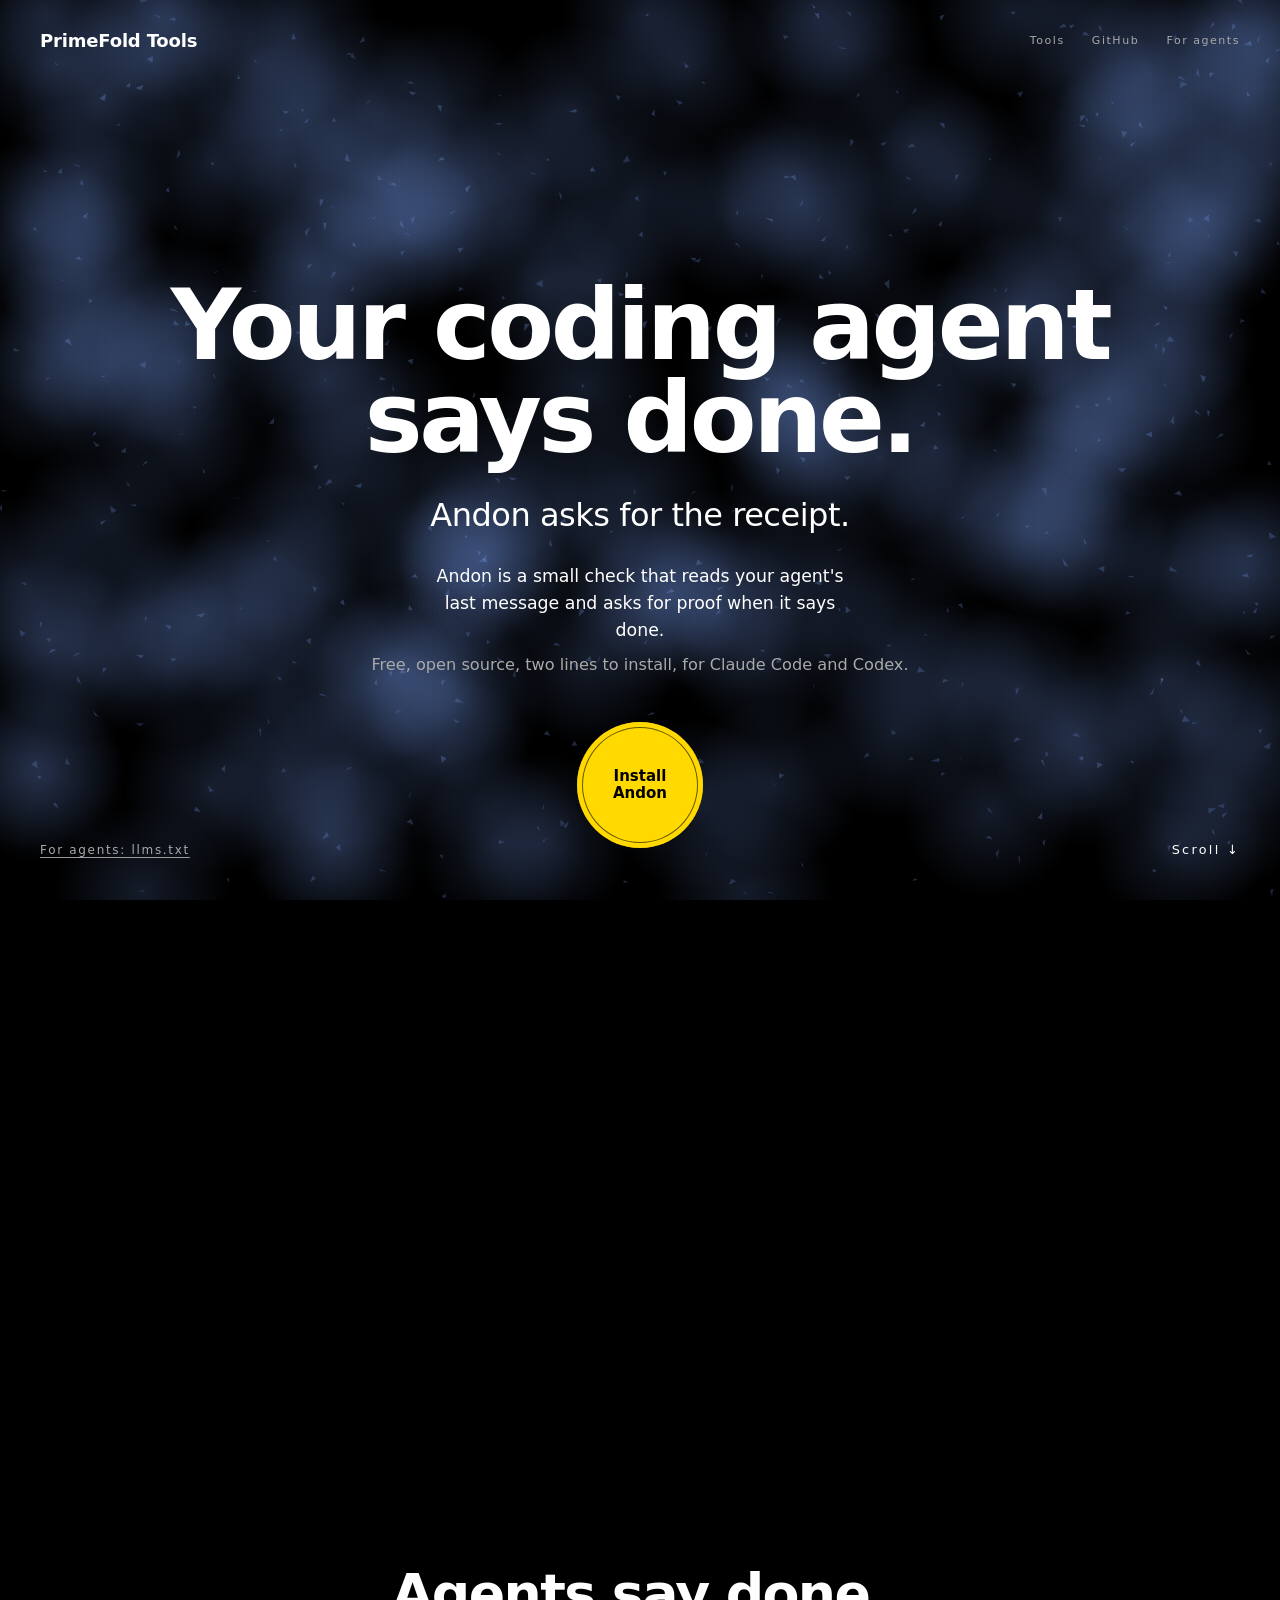
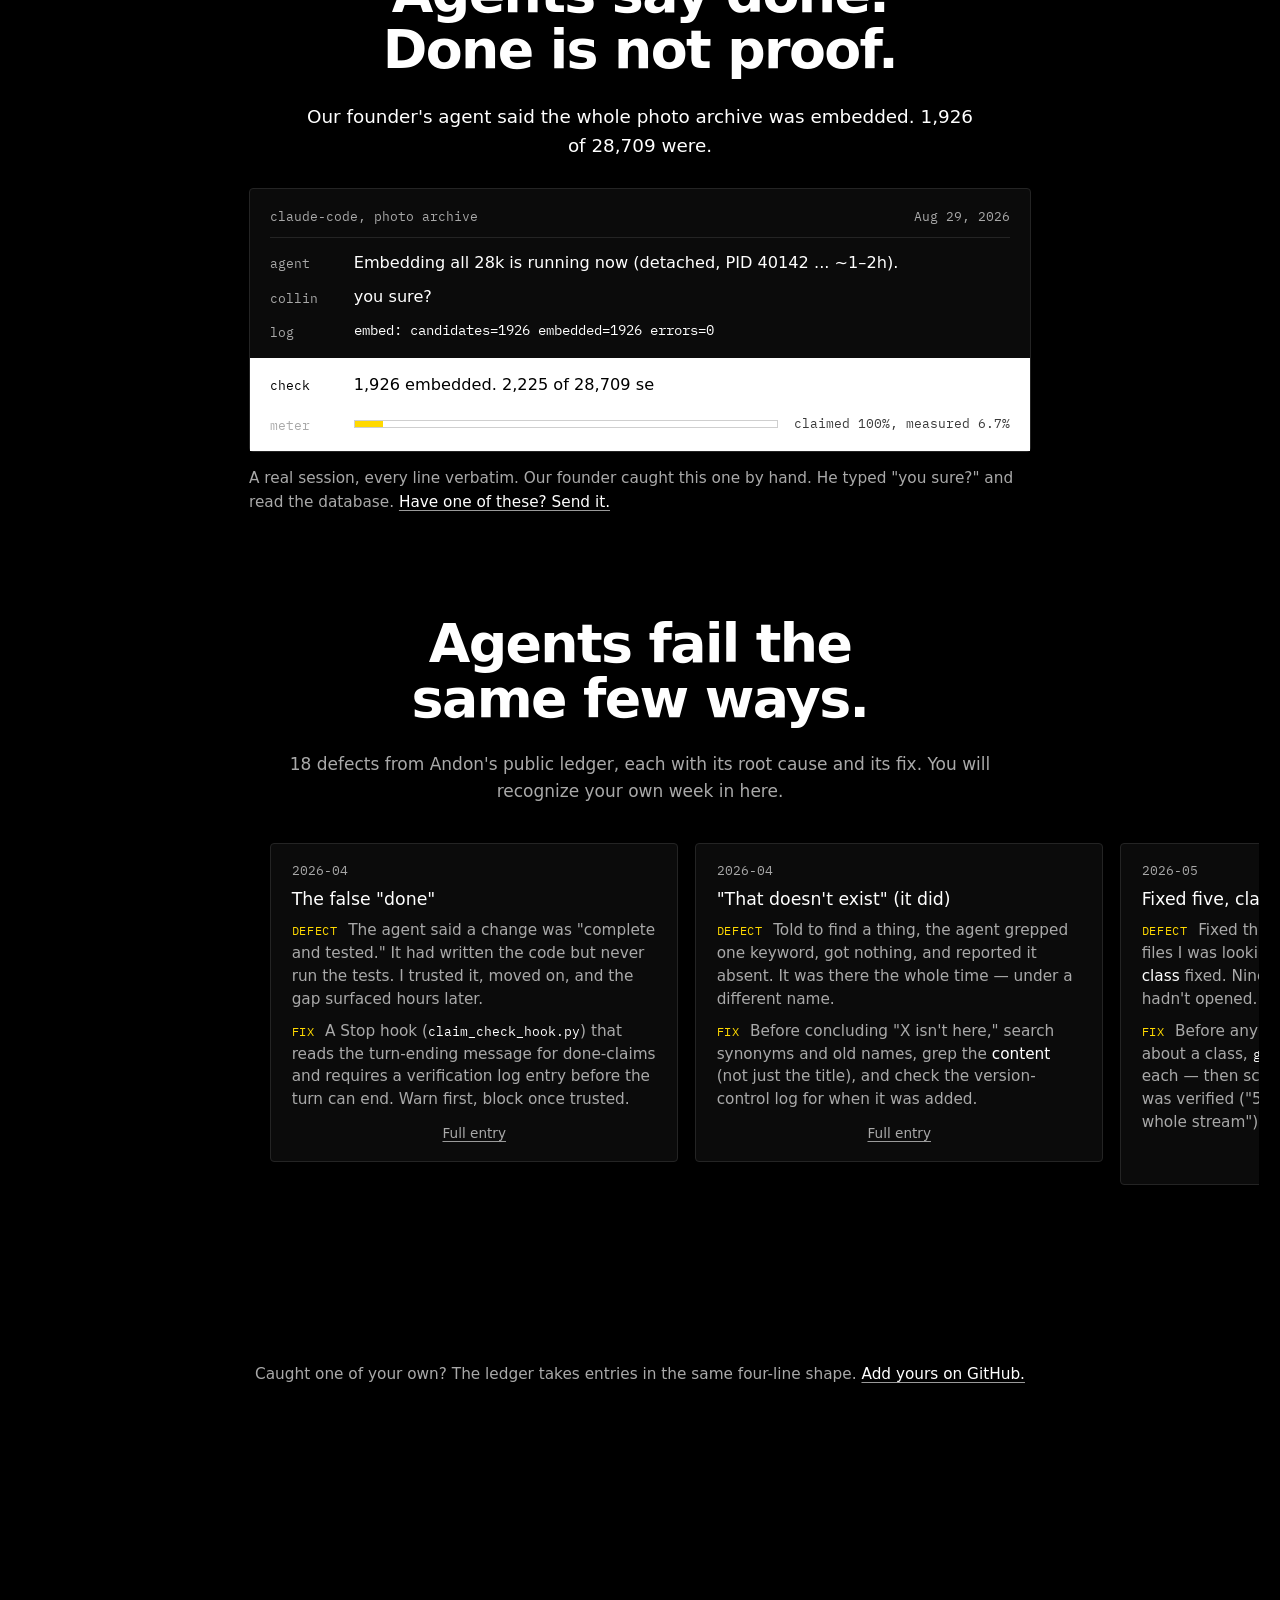
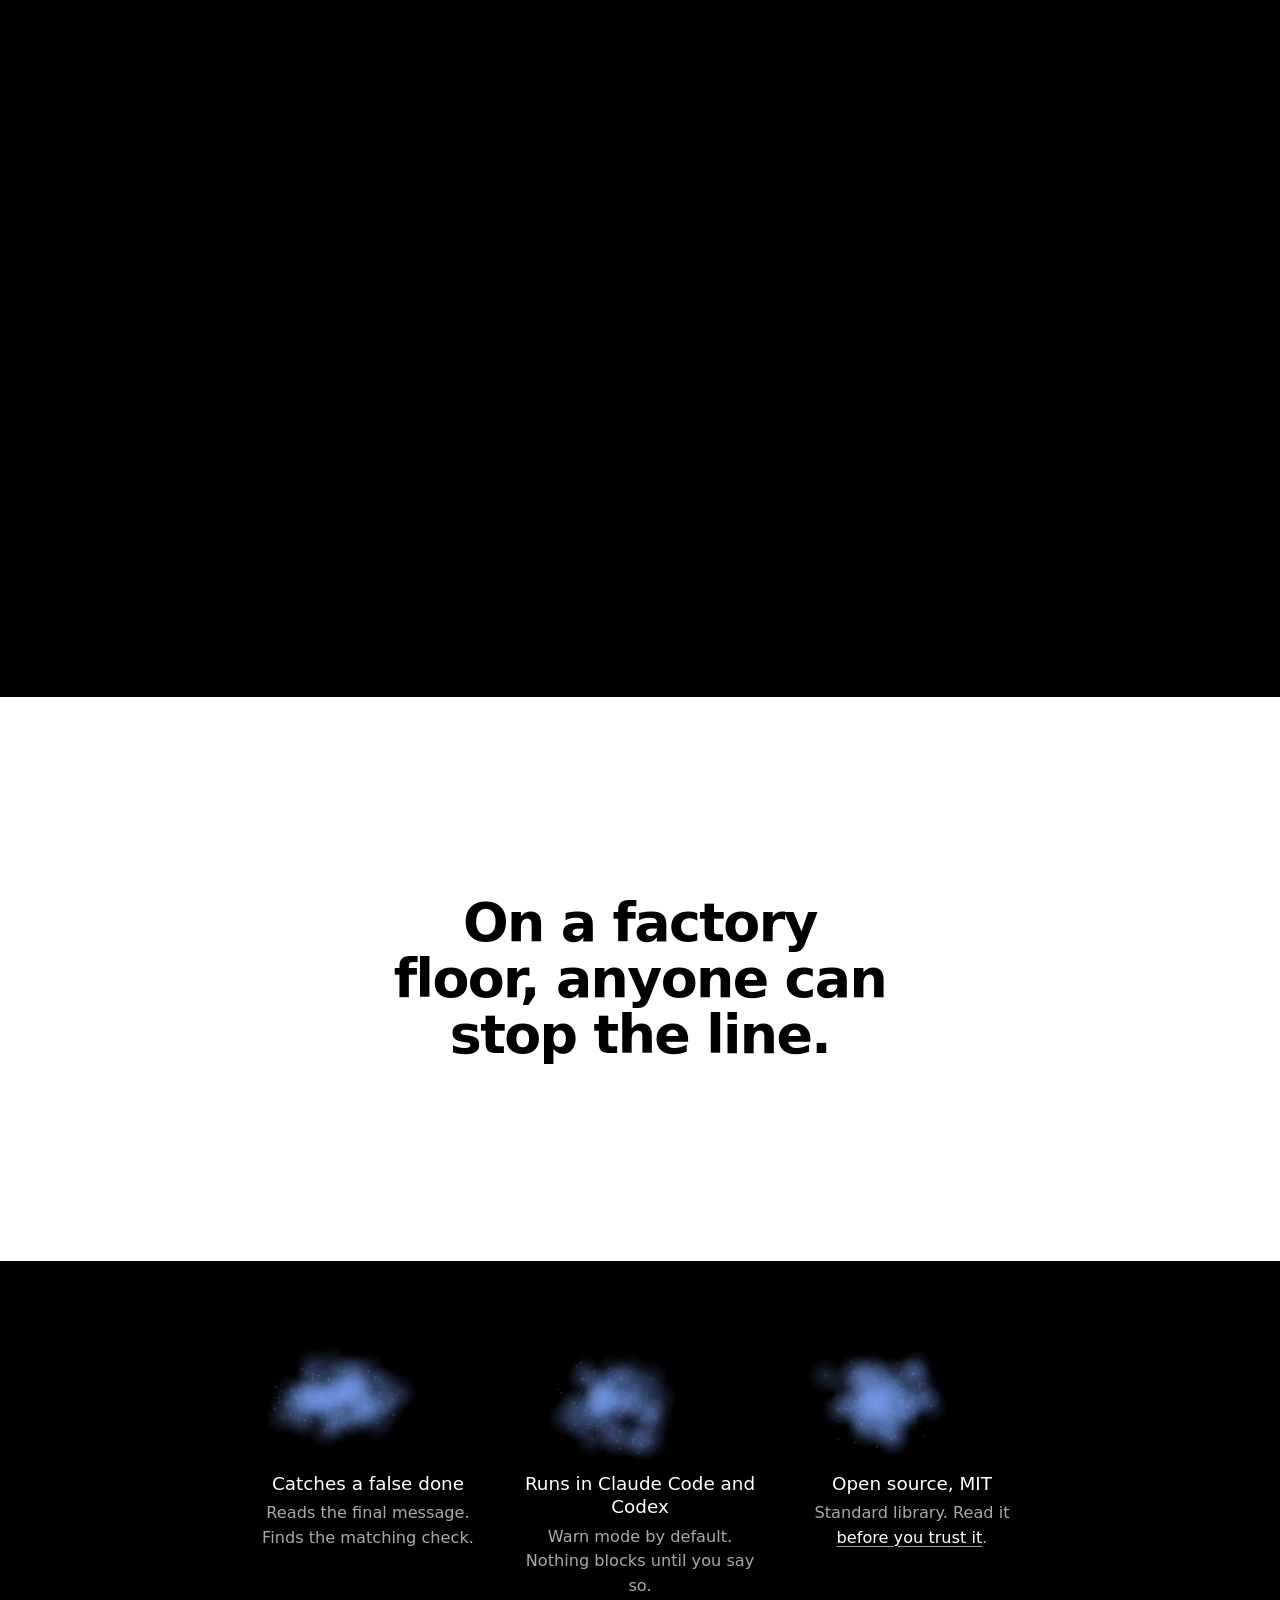
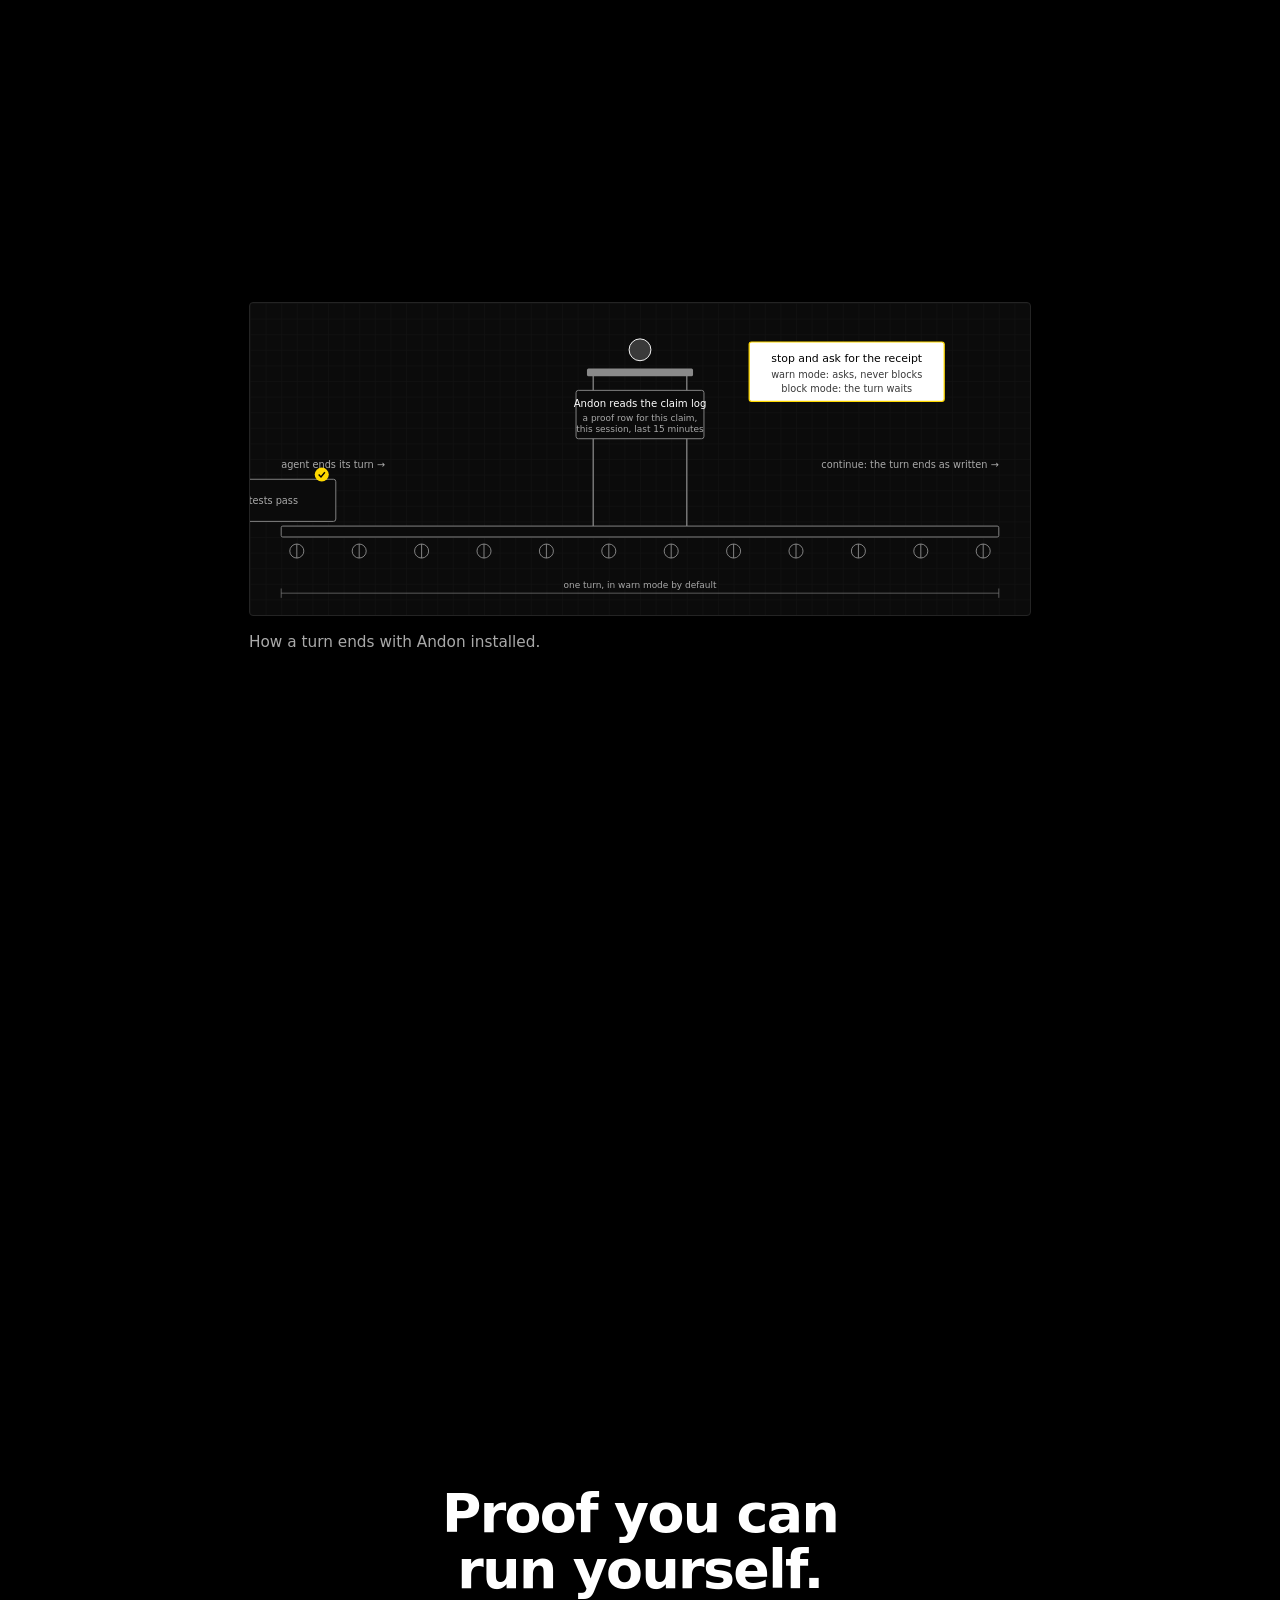
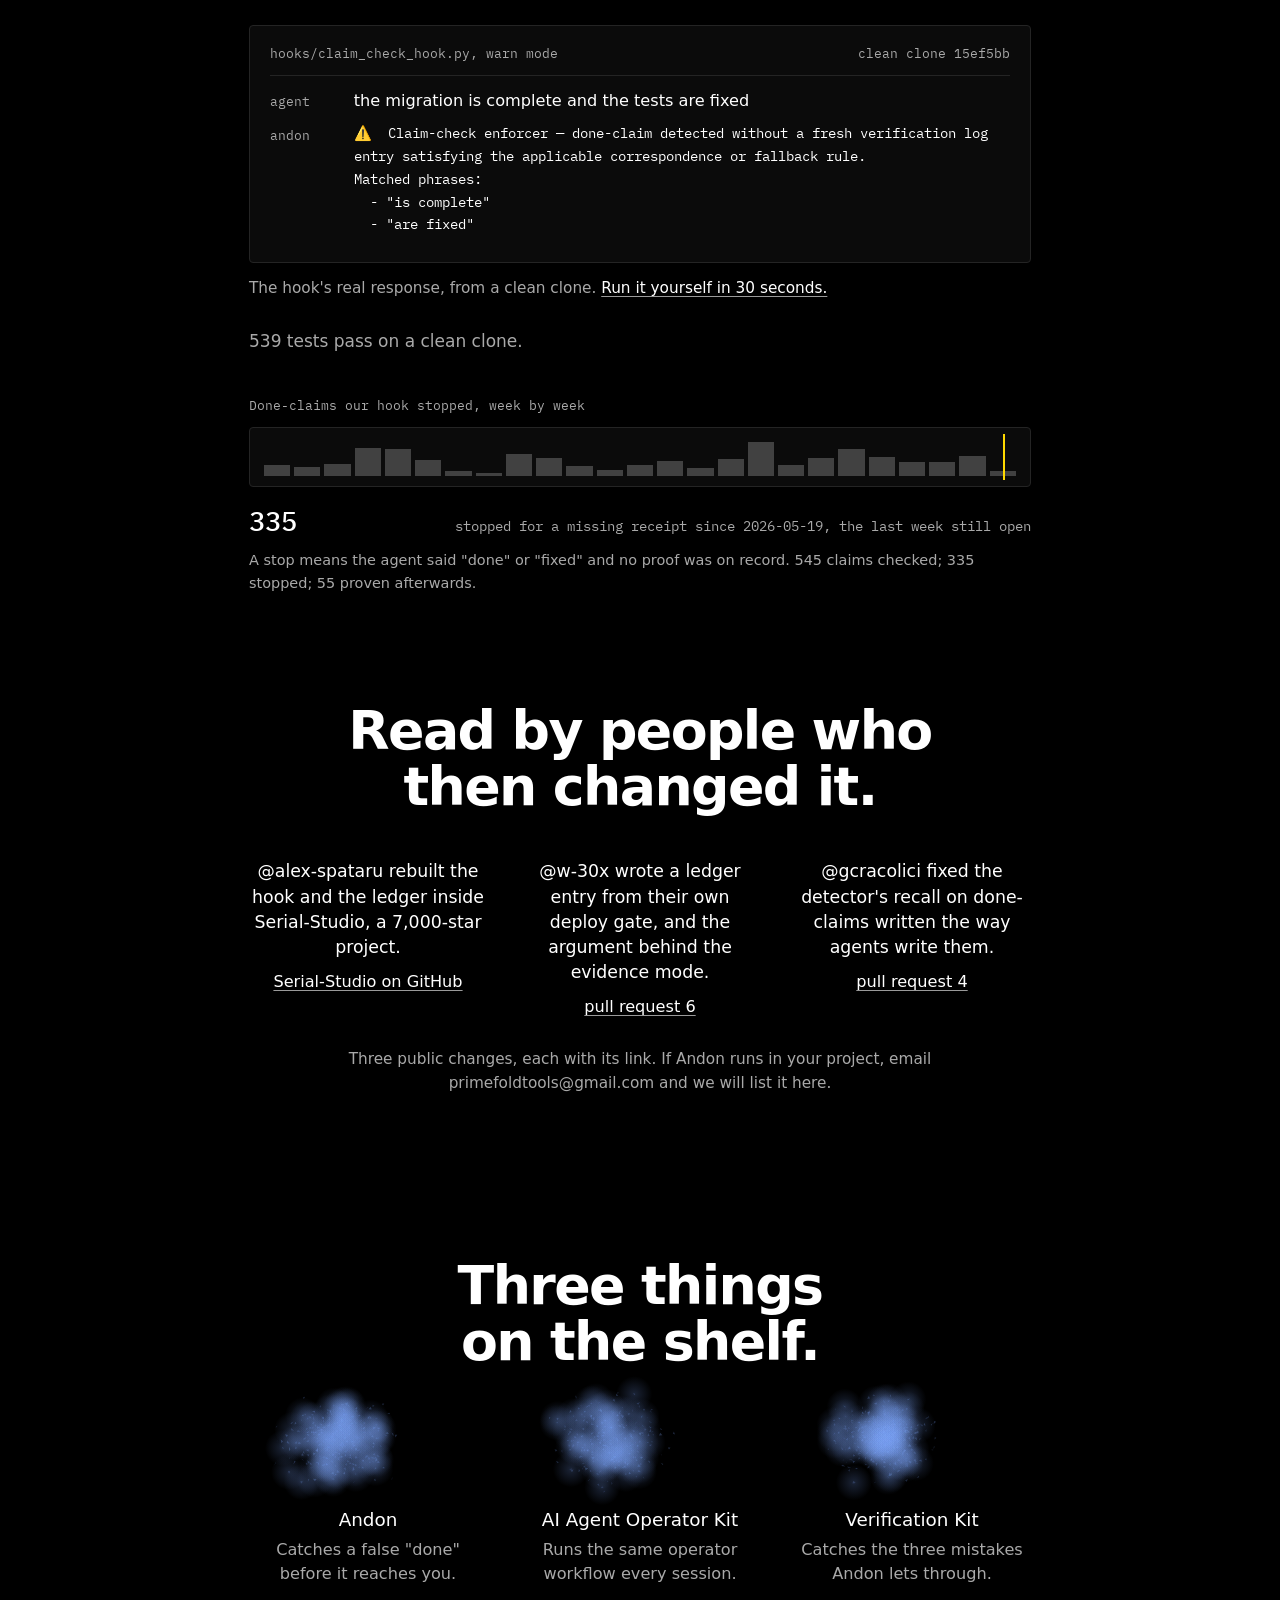
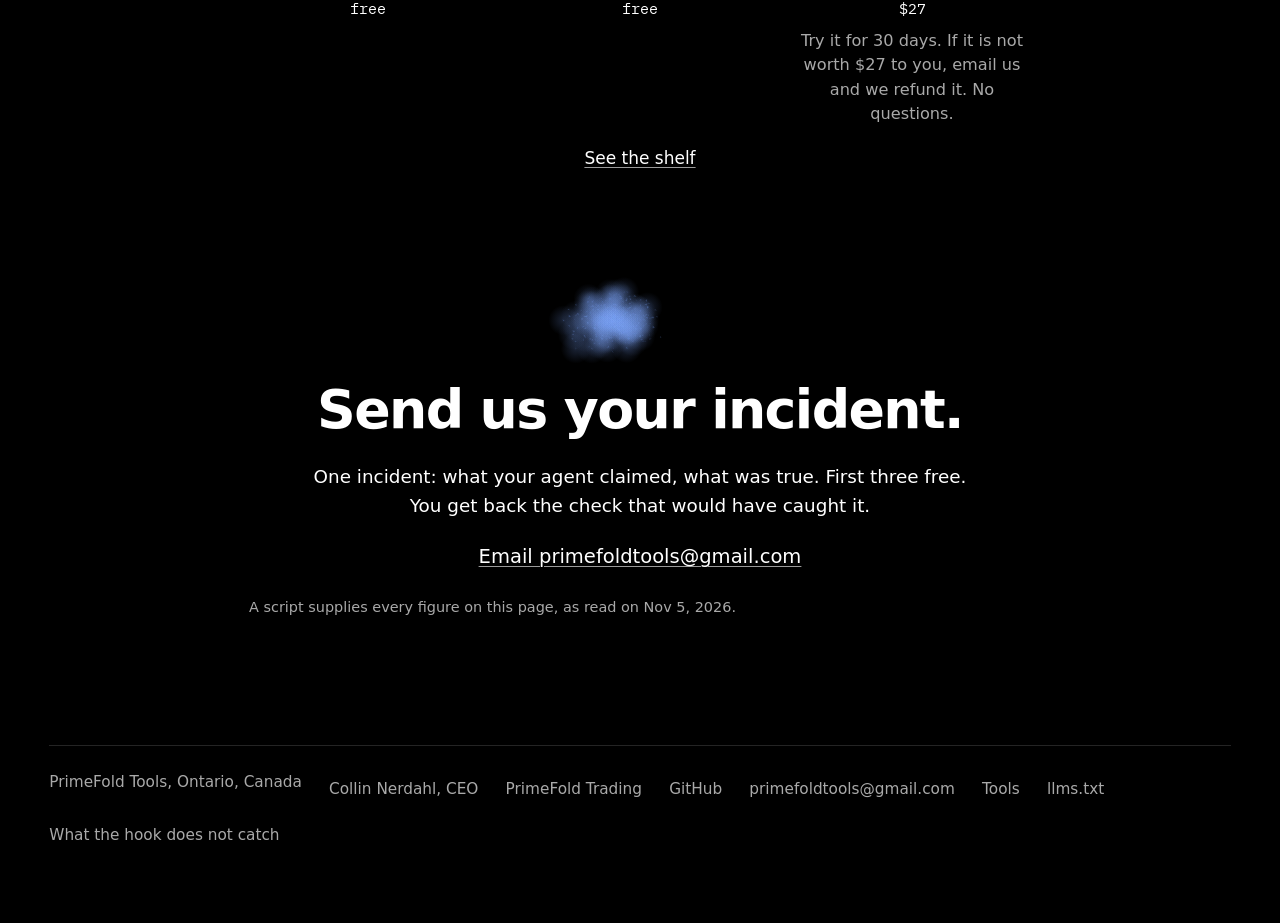
==== commit 2e95d9cf: "Kit v0.1.1 receipts (30-day licence, new zip hash); figures read Nov 5 Co-Authored-By: Claude Opus 5" ====
--- a/index.html
+++ b/index.html
@@ -203,8 +203,8 @@
     <div class="ruler" id="ruler">
       <div class="lab">Done-claims our hook stopped, week by week</div>
       <div class="scrub" id="scrub" role="slider" aria-label="Done-claims our hook stopped, week by week" aria-valuemin="0" aria-valuemax="100" aria-valuenow="100" tabindex="0"><span class="pin" id="pin"></span></div>
-      <div class="out"><b id="cum">331</b><span id="cap">stopped for a missing receipt since 2026-05-19, the last week still open</span></div>
-      <p class="def">A stop means the agent said "done" or "fixed" and no proof was on record. 528 claims checked; 331 stopped; 53 proven afterwards.</p>
+      <div class="out"><b id="cum">335</b><span id="cap">stopped for a missing receipt since 2026-05-19, the last week still open</span></div>
+      <p class="def">A stop means the agent said "done" or "fixed" and no proof was on record. 545 claims checked; 335 stopped; 55 proven afterwards.</p>
     </div>
   </section>
 
@@ -254,7 +254,7 @@
       <h2>Send us your incident.</h2>
       <p>One incident: what your agent claimed, what was true. First three free. You get back the check that would have caught it.</p>
       <p class="ask"><a href="mailto:primefoldtools@gmail.com?subject=My%20agent%20said%20done">Email primefoldtools@gmail.com</a></p>
-      <p class="rev">A script supplies every figure on this page, as read on Nov 3, 2026.</p>
+      <p class="rev">A script supplies every figure on this page, as read on Nov 5, 2026.</p>
     </section>
   </main>
 
@@ -297,7 +297,7 @@
 // The claims ruler (from look B: zero's scrubbable ruler, daoism's level bar). One bar per week from data/receipts.json.
 // It changes text only when a pointer or a key moves along it. No timers, so no number ever counts up on its own.
 (function(){
-  var WEEKLY=[["2026-05-18", 10], ["2026-05-25", 8], ["2026-06-01", 11], ["2026-06-08", 25], ["2026-06-15", 24], ["2026-06-22", 14], ["2026-06-29", 4], ["2026-07-06", 2], ["2026-07-13", 19], ["2026-07-20", 16], ["2026-07-27", 9], ["2026-08-03", 5], ["2026-08-10", 10], ["2026-08-17", 13], ["2026-08-24", 7], ["2026-08-31", 15], ["2026-09-07", 30], ["2026-09-14", 10], ["2026-09-21", 16], ["2026-09-28", 24], ["2026-10-05", 17], ["2026-10-12", 12], ["2026-10-19", 12], ["2026-10-26", 18]];
+  var WEEKLY=[["2026-05-18", 10], ["2026-05-25", 8], ["2026-06-01", 11], ["2026-06-08", 25], ["2026-06-15", 24], ["2026-06-22", 14], ["2026-06-29", 4], ["2026-07-06", 2], ["2026-07-13", 19], ["2026-07-20", 16], ["2026-07-27", 9], ["2026-08-03", 5], ["2026-08-10", 10], ["2026-08-17", 13], ["2026-08-24", 7], ["2026-08-31", 15], ["2026-09-07", 30], ["2026-09-14", 10], ["2026-09-21", 16], ["2026-09-28", 24], ["2026-10-05", 17], ["2026-10-12", 12], ["2026-10-19", 12], ["2026-10-26", 18], ["2026-11-02", 4]];
   var sc=document.getElementById('scrub'), pin=document.getElementById('pin'), cap=document.getElementById('cap'), cum=document.getElementById('cum');
   if(!sc||!WEEKLY.length) return;
   var max=Math.max.apply(null, WEEKLY.map(function(w){return w[1];}));
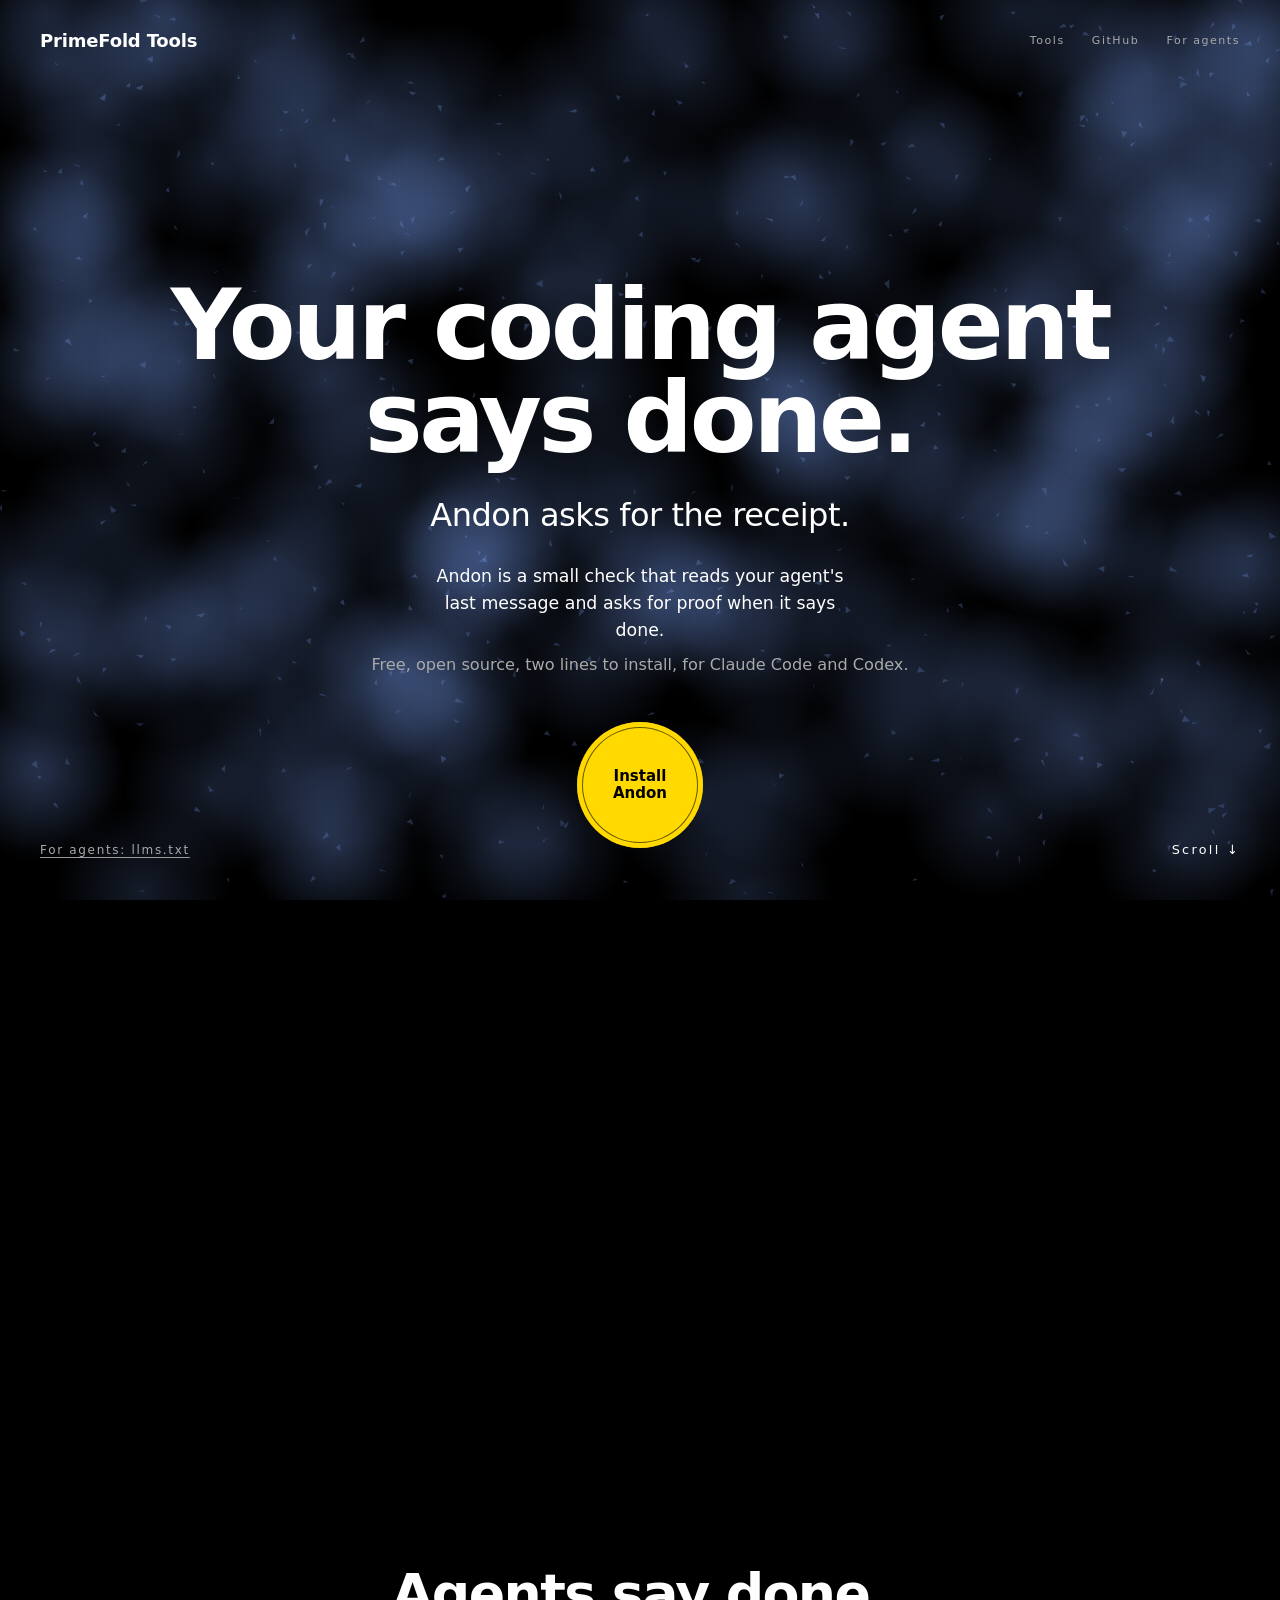
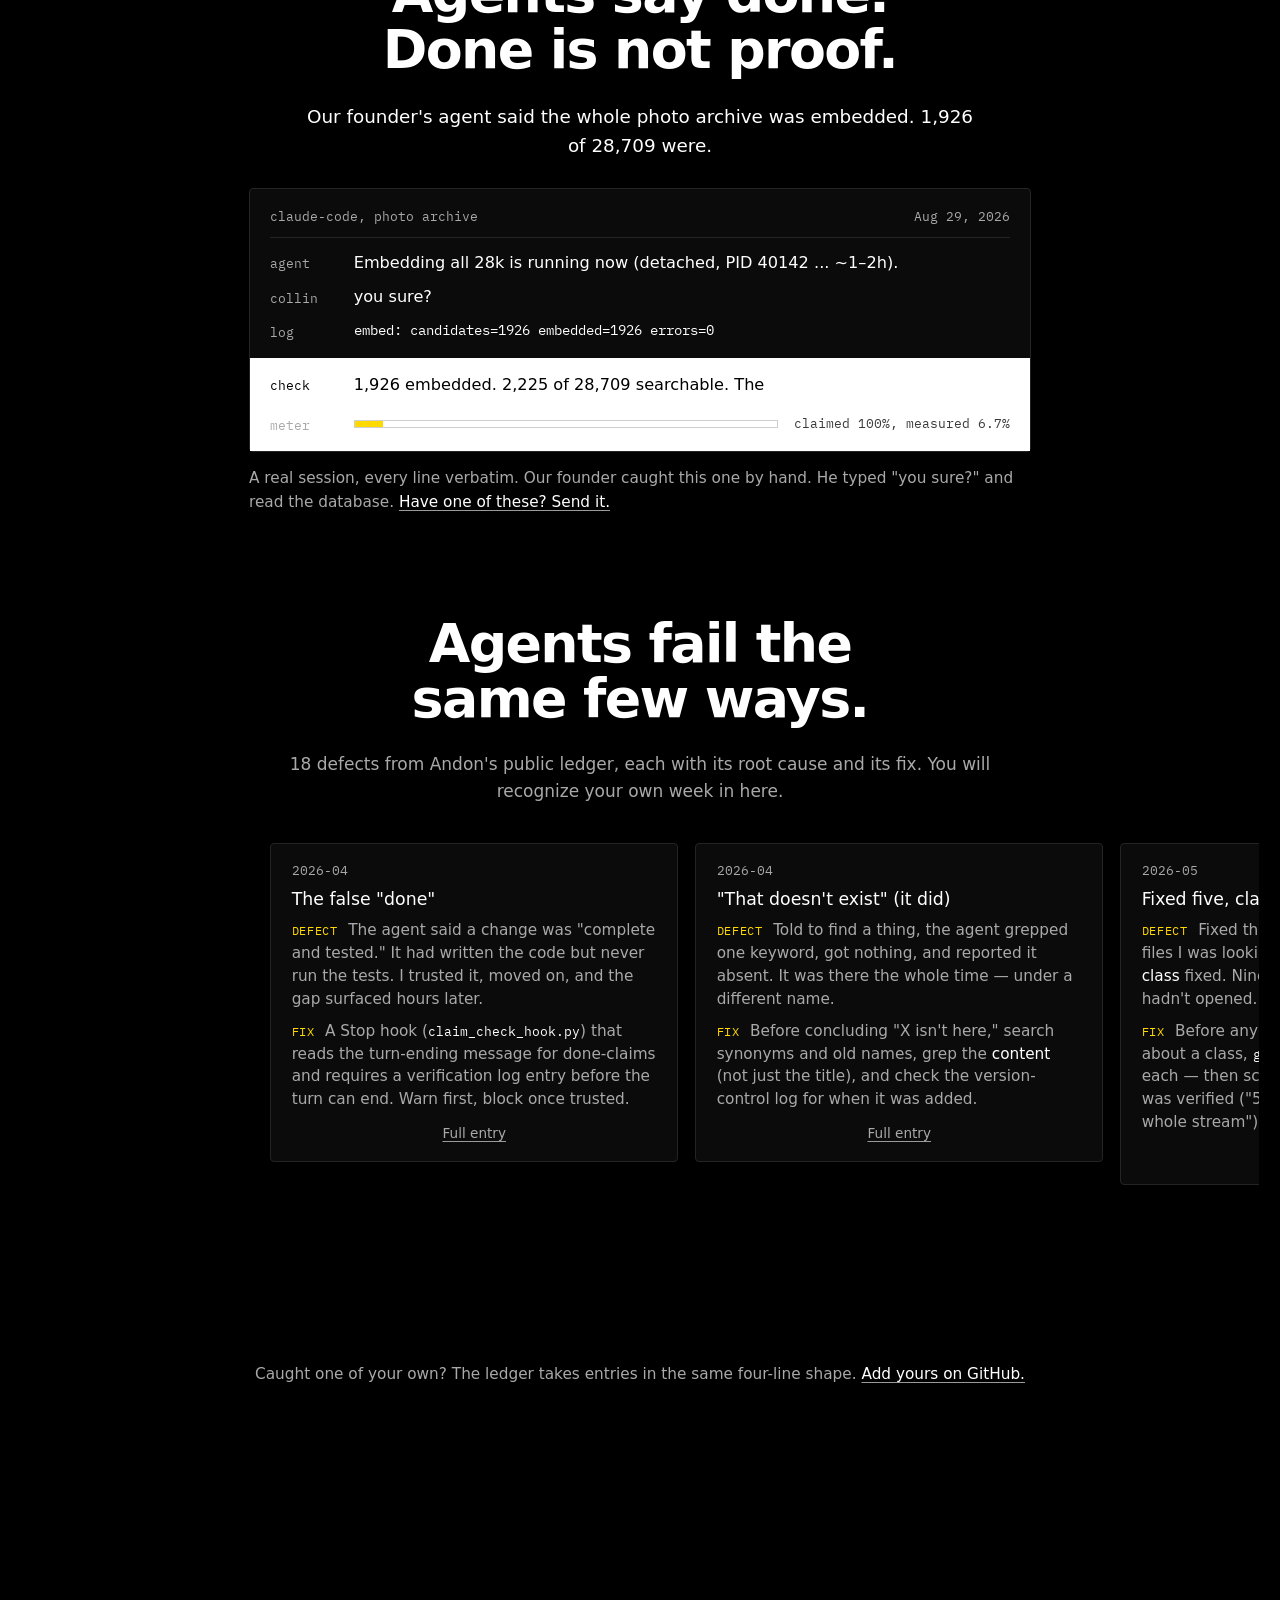
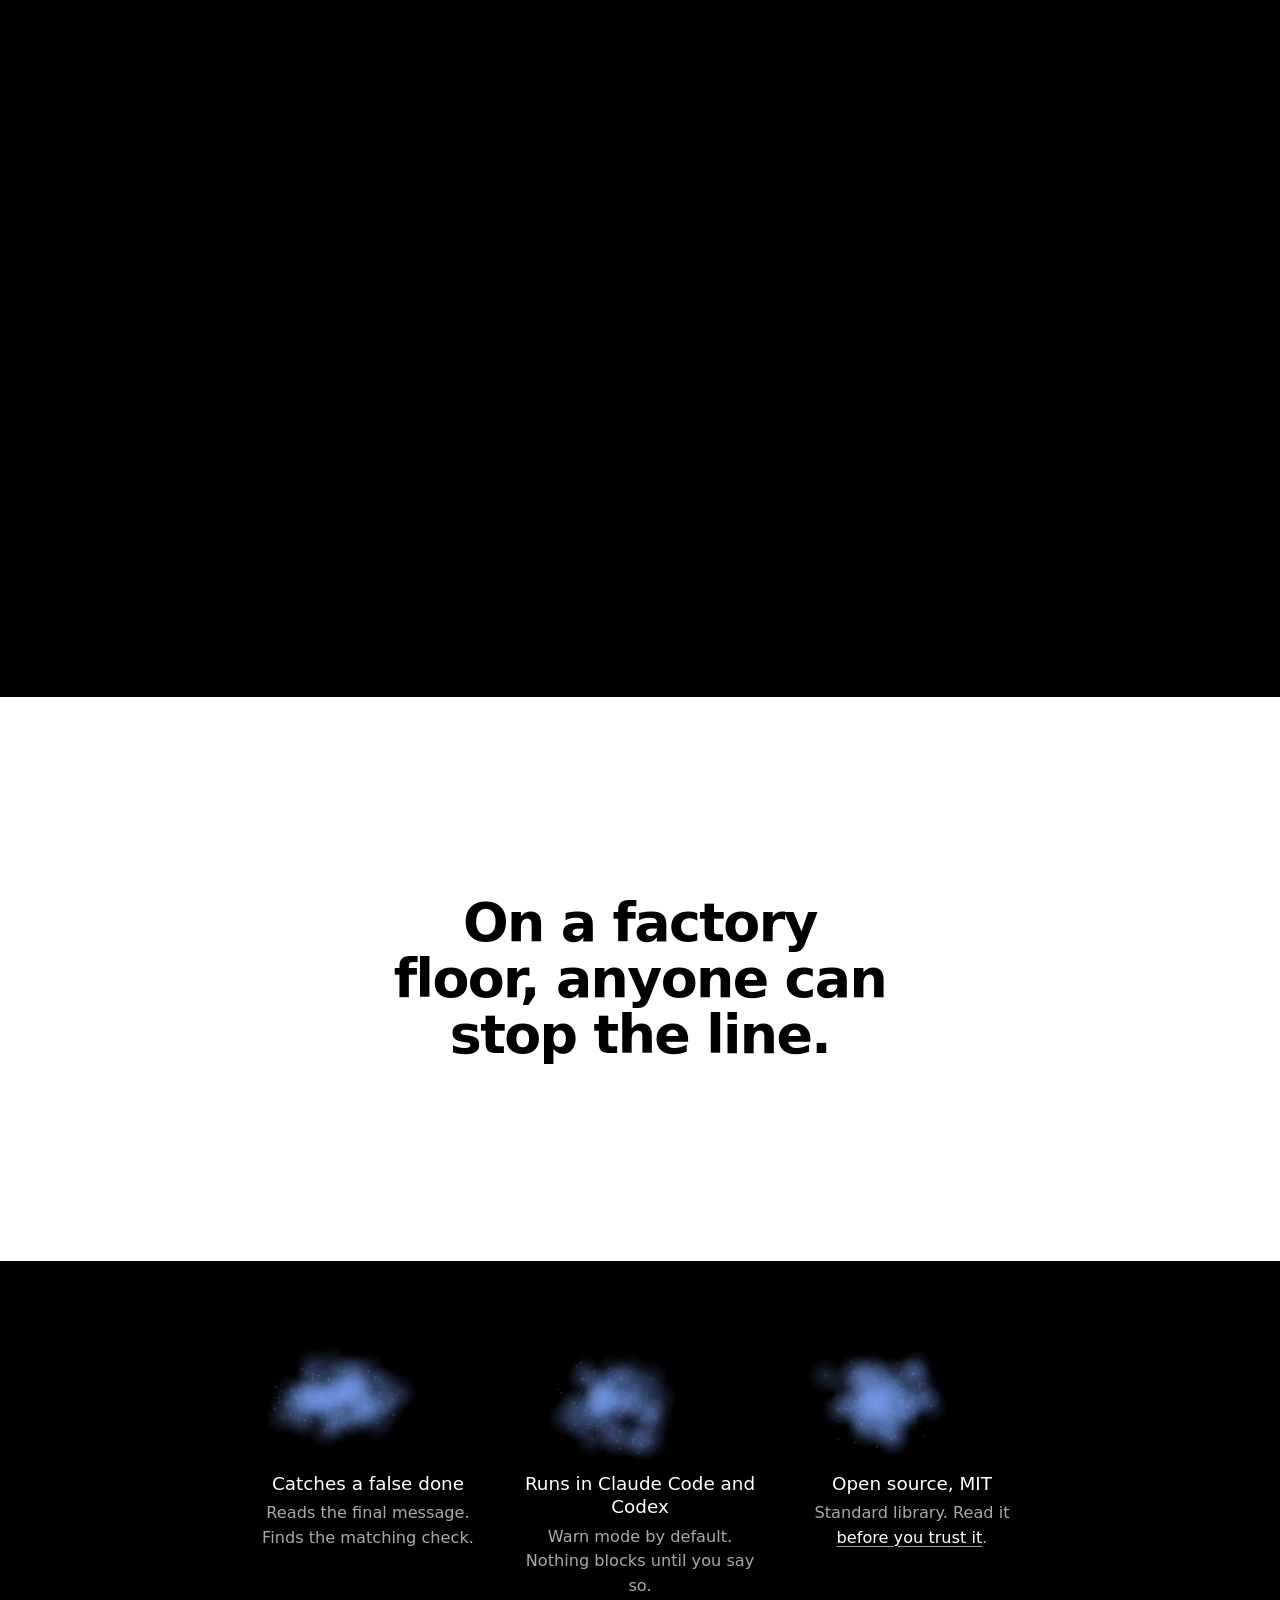
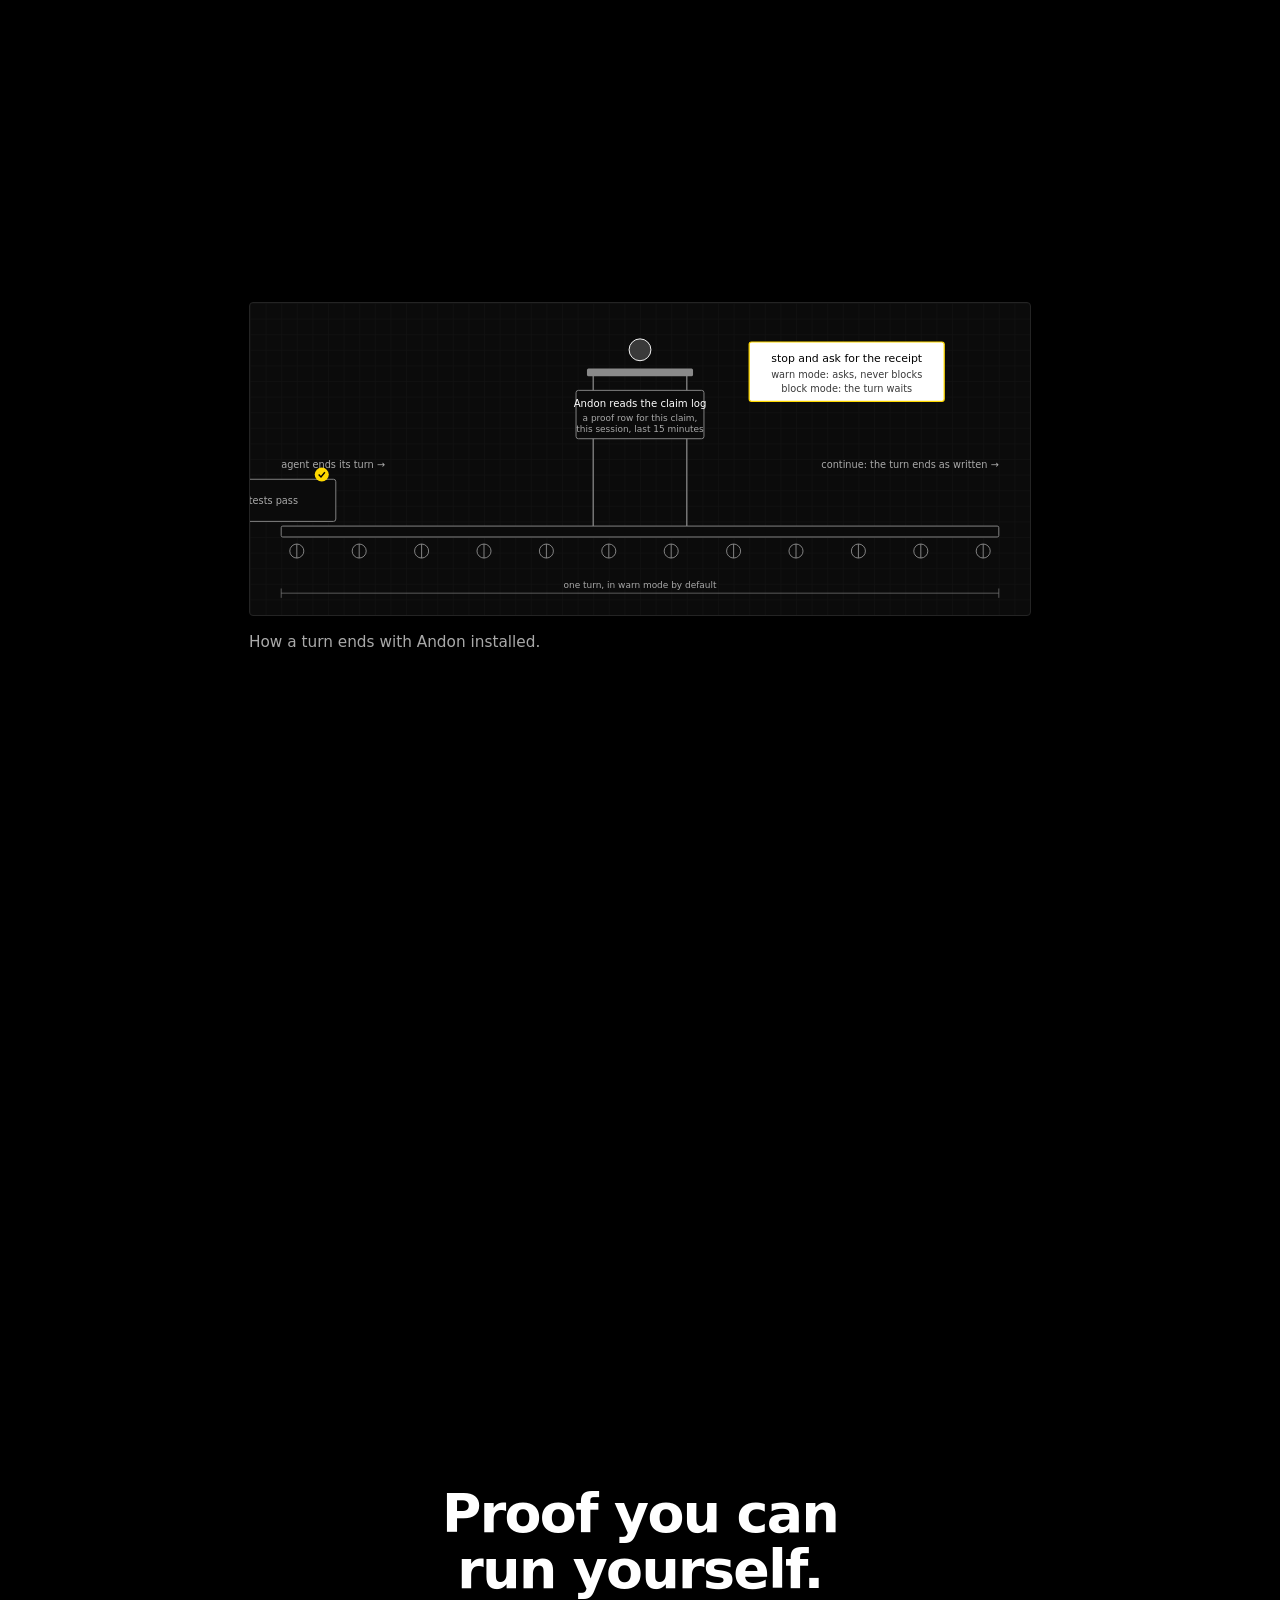
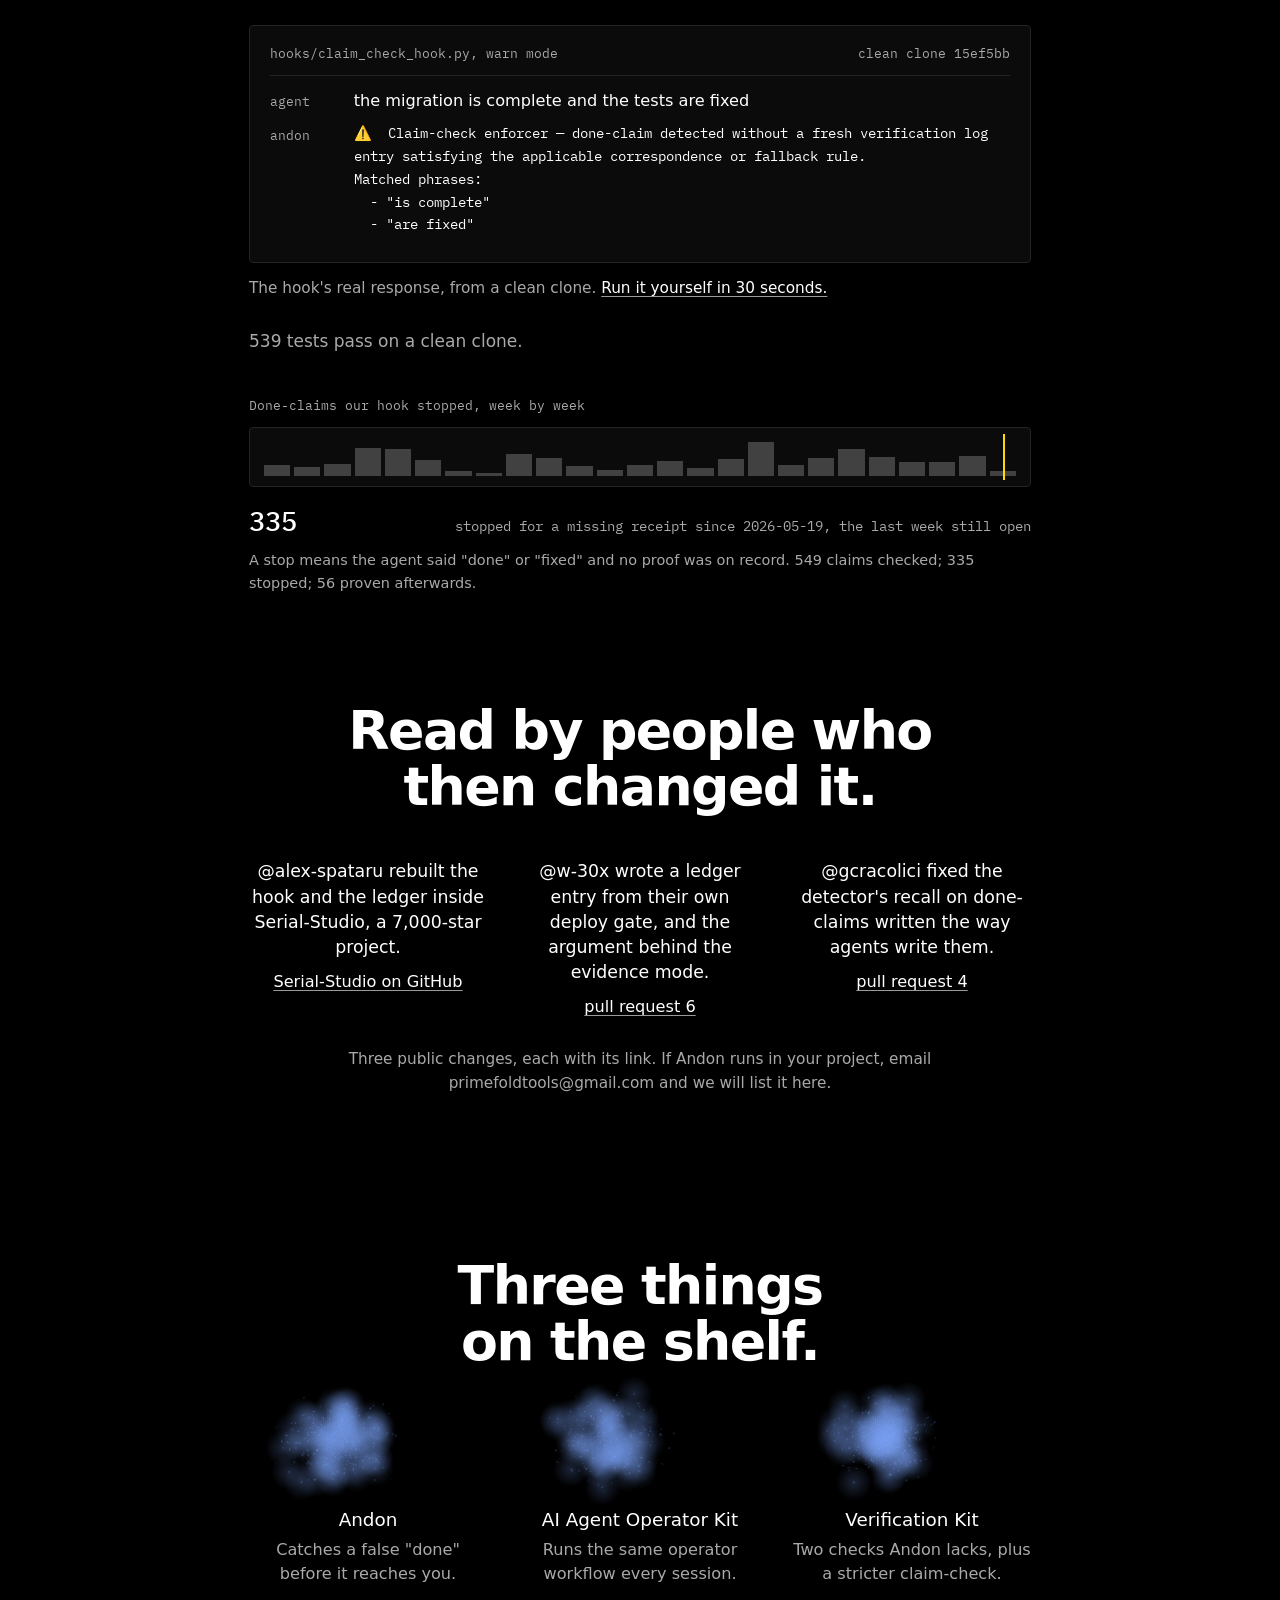
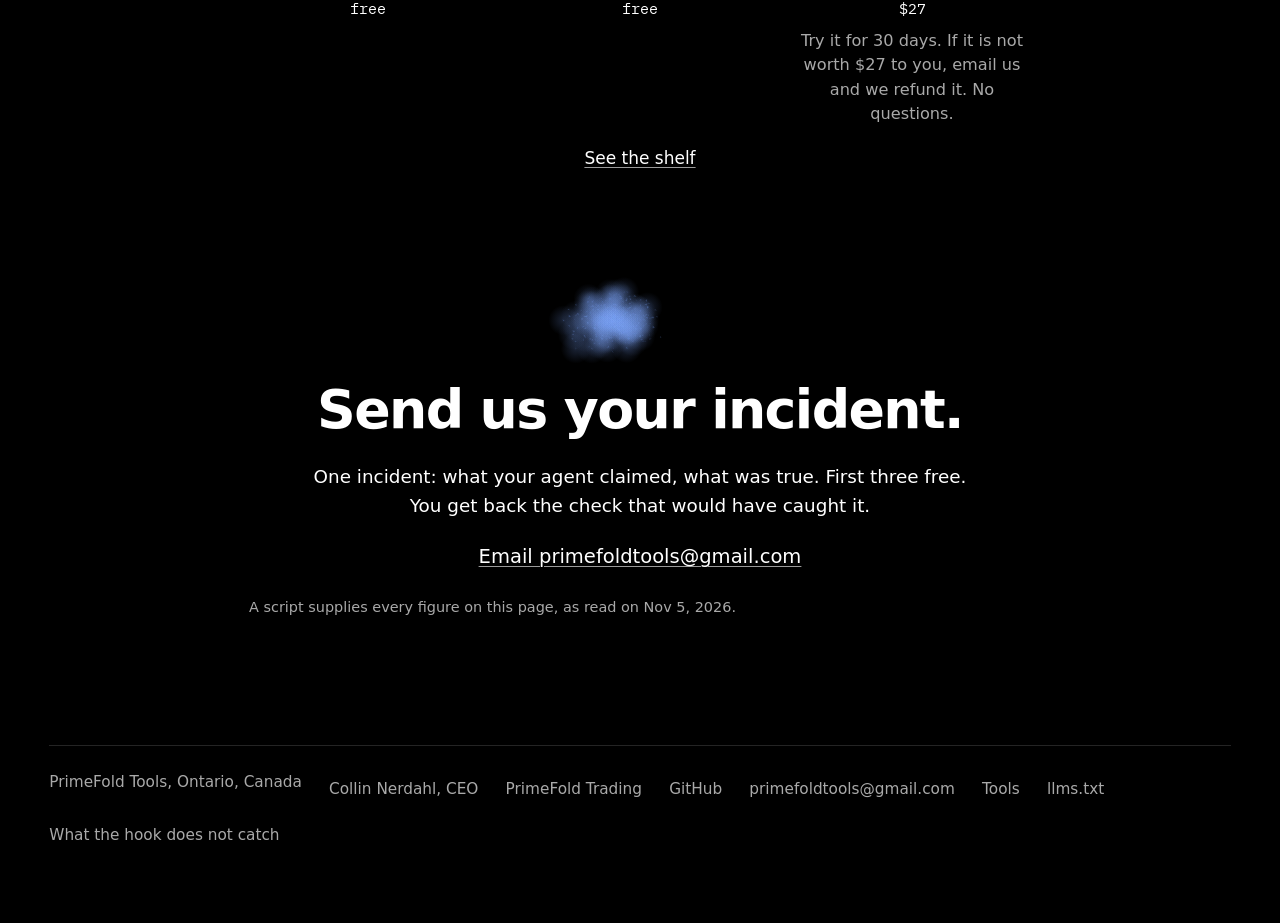
==== commit 150d2a80: "Kit v0.1.2: honest Andon comparison, fabrication line matches the code Removed "Free Andon warns on " ====
--- a/index.html
+++ b/index.html
@@ -4,7 +4,7 @@
 <meta charset="utf-8">
 <meta name="viewport" content="width=device-width, initial-scale=1">
 <title>PrimeFold Tools</title>
-<meta name="description" content="PrimeFold Tools makes AI agents prove their work. Andon, free and open source, catches a false done in Claude Code and Codex. The Verification Kit adds the checks Andon does not run.">
+<meta name="description" content="PrimeFold Tools makes AI agents prove their work. Andon, free and open source, catches a false done in Claude Code and Codex. The Verification Kit adds two checks Andon doesn't have, plus a claim-check that wants proof text, not just shared words.">
 <link rel="icon" href="assets/favicon.svg" type="image/svg+xml">
 <link rel="icon" href="assets/pf-mark-gold.png" type="image/png" sizes="381x381">
 <meta name="theme-color" content="#000000">
@@ -204,7 +204,7 @@
       <div class="lab">Done-claims our hook stopped, week by week</div>
       <div class="scrub" id="scrub" role="slider" aria-label="Done-claims our hook stopped, week by week" aria-valuemin="0" aria-valuemax="100" aria-valuenow="100" tabindex="0"><span class="pin" id="pin"></span></div>
       <div class="out"><b id="cum">335</b><span id="cap">stopped for a missing receipt since 2026-05-19, the last week still open</span></div>
-      <p class="def">A stop means the agent said "done" or "fixed" and no proof was on record. 545 claims checked; 335 stopped; 55 proven afterwards.</p>
+      <p class="def">A stop means the agent said "done" or "fixed" and no proof was on record. 549 claims checked; 335 stopped; 56 proven afterwards.</p>
     </div>
   </section>
 
@@ -241,7 +241,7 @@
 <li><div class="ico"><canvas class="fold-icon" data-icon="5" aria-hidden="true"></canvas><noscript><svg viewBox="0 0 100 100" aria-hidden="true"><style>:root{--smoke:#000}.g{fill:#FFD900}.s{fill:none;stroke:#FFD900;stroke-linecap:round;stroke-linejoin:round}.bg{fill:#000}.cut{stroke:#000;stroke-width:3;paint-order:stroke}</style>
         <path class="g" d="M50 4 L88 18 V46 C88 70 72 86 50 96 C28 86 12 70 12 46 V18 Z"/>
         <path class="s" stroke-width="9" style="stroke:var(--smoke)" d="M30 50 L45 64 L70 36"/>
-      </svg></noscript></div><strong>Verification Kit</strong><span>Catches the three mistakes Andon lets through.</span><span class="price">$27</span><span class="guarantee">Try it for 30 days. If it is not worth $27 to you, email us and we refund it. No questions.</span></li>
+      </svg></noscript></div><strong>Verification Kit</strong><span>Two checks Andon lacks, plus a stricter claim-check.</span><span class="price">$27</span><span class="guarantee">Try it for 30 days. If it is not worth $27 to you, email us and we refund it. No questions.</span></li>
       </ul>
       <p class="more"><a href="built.html">See the shelf</a></p>
     </section>
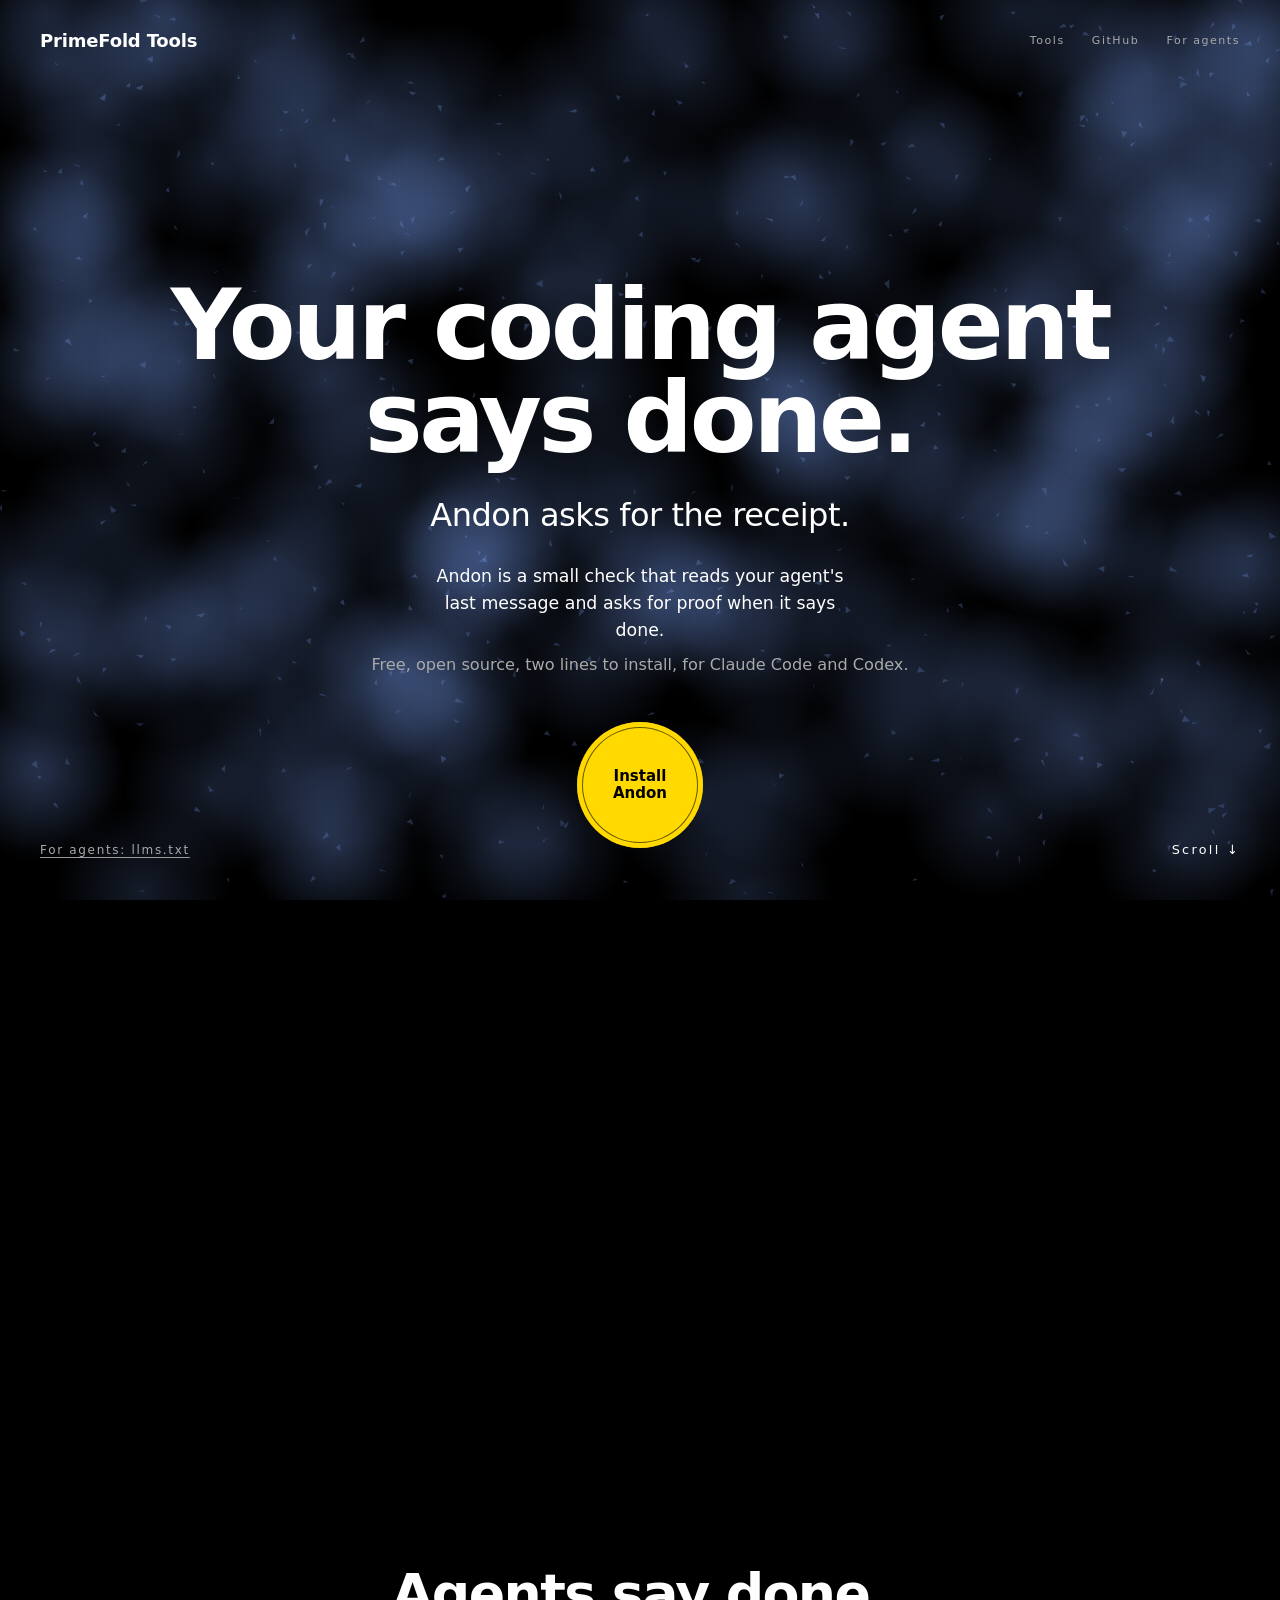
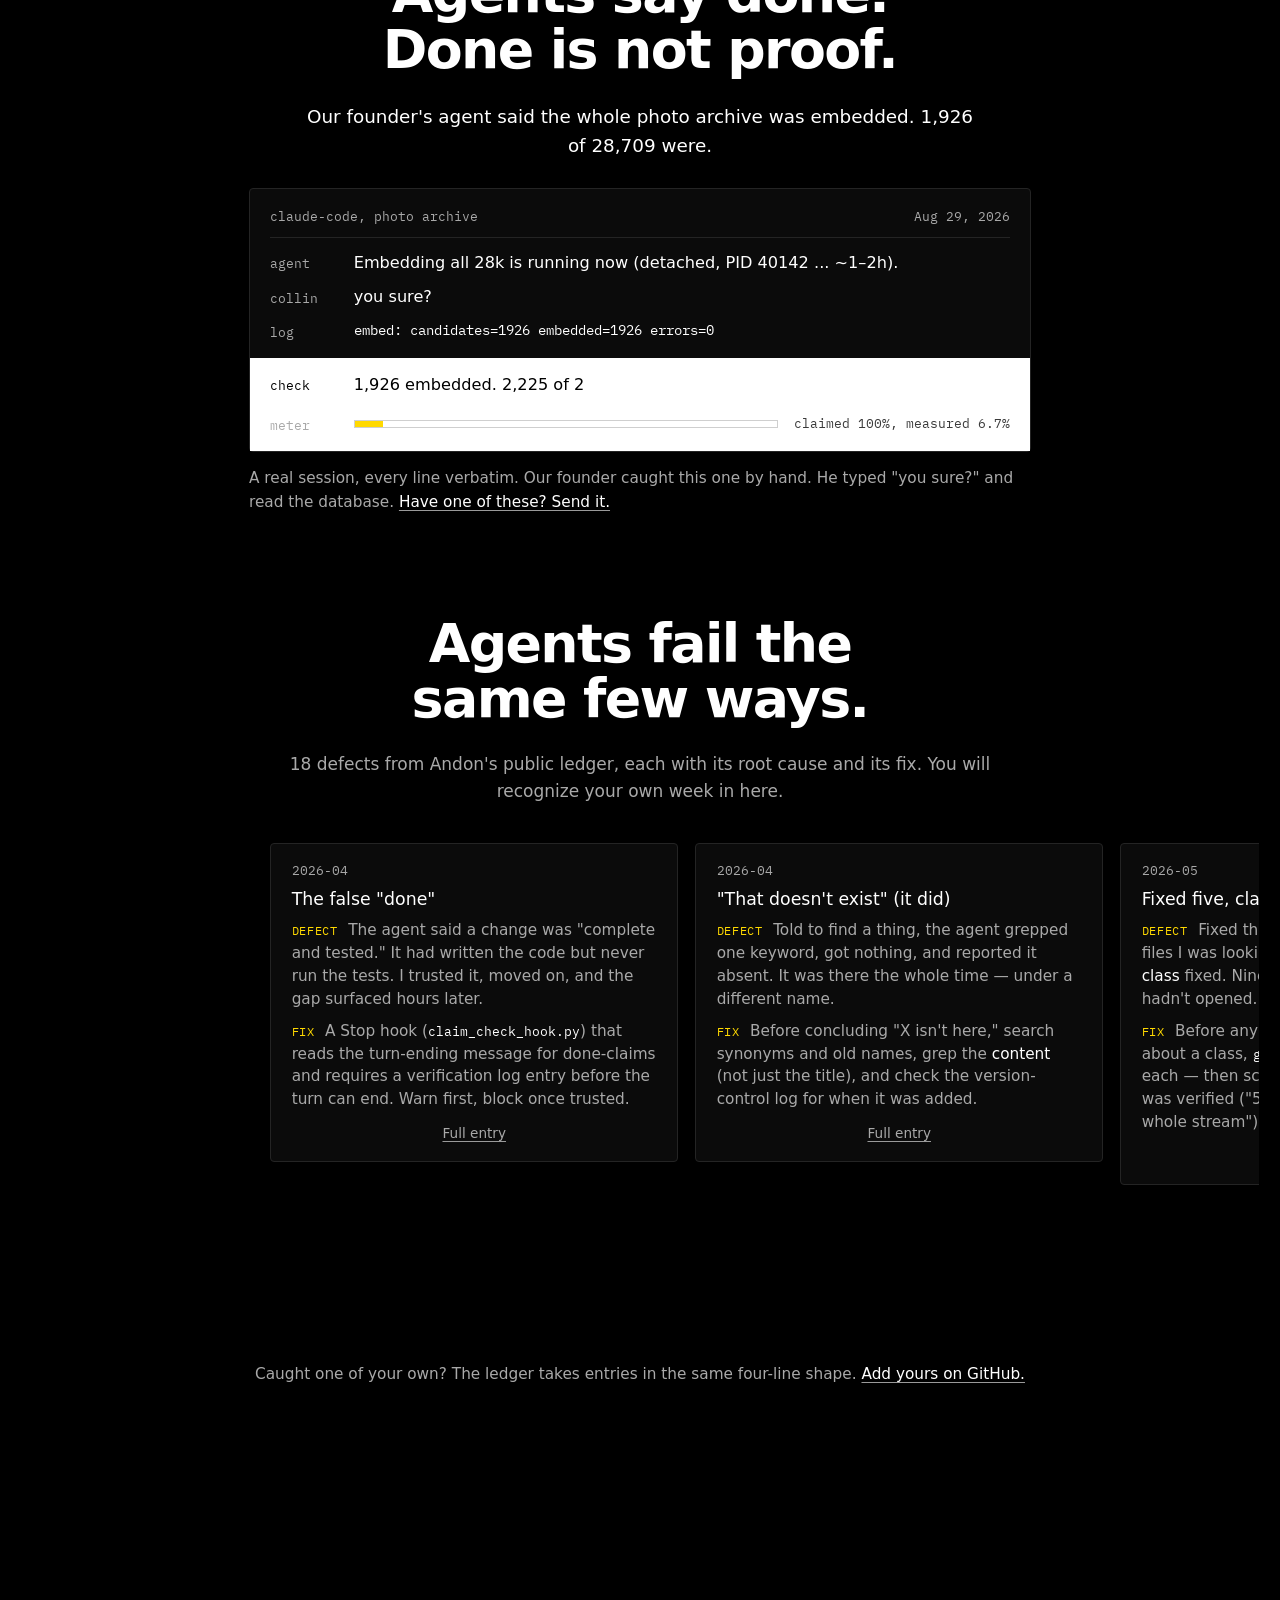
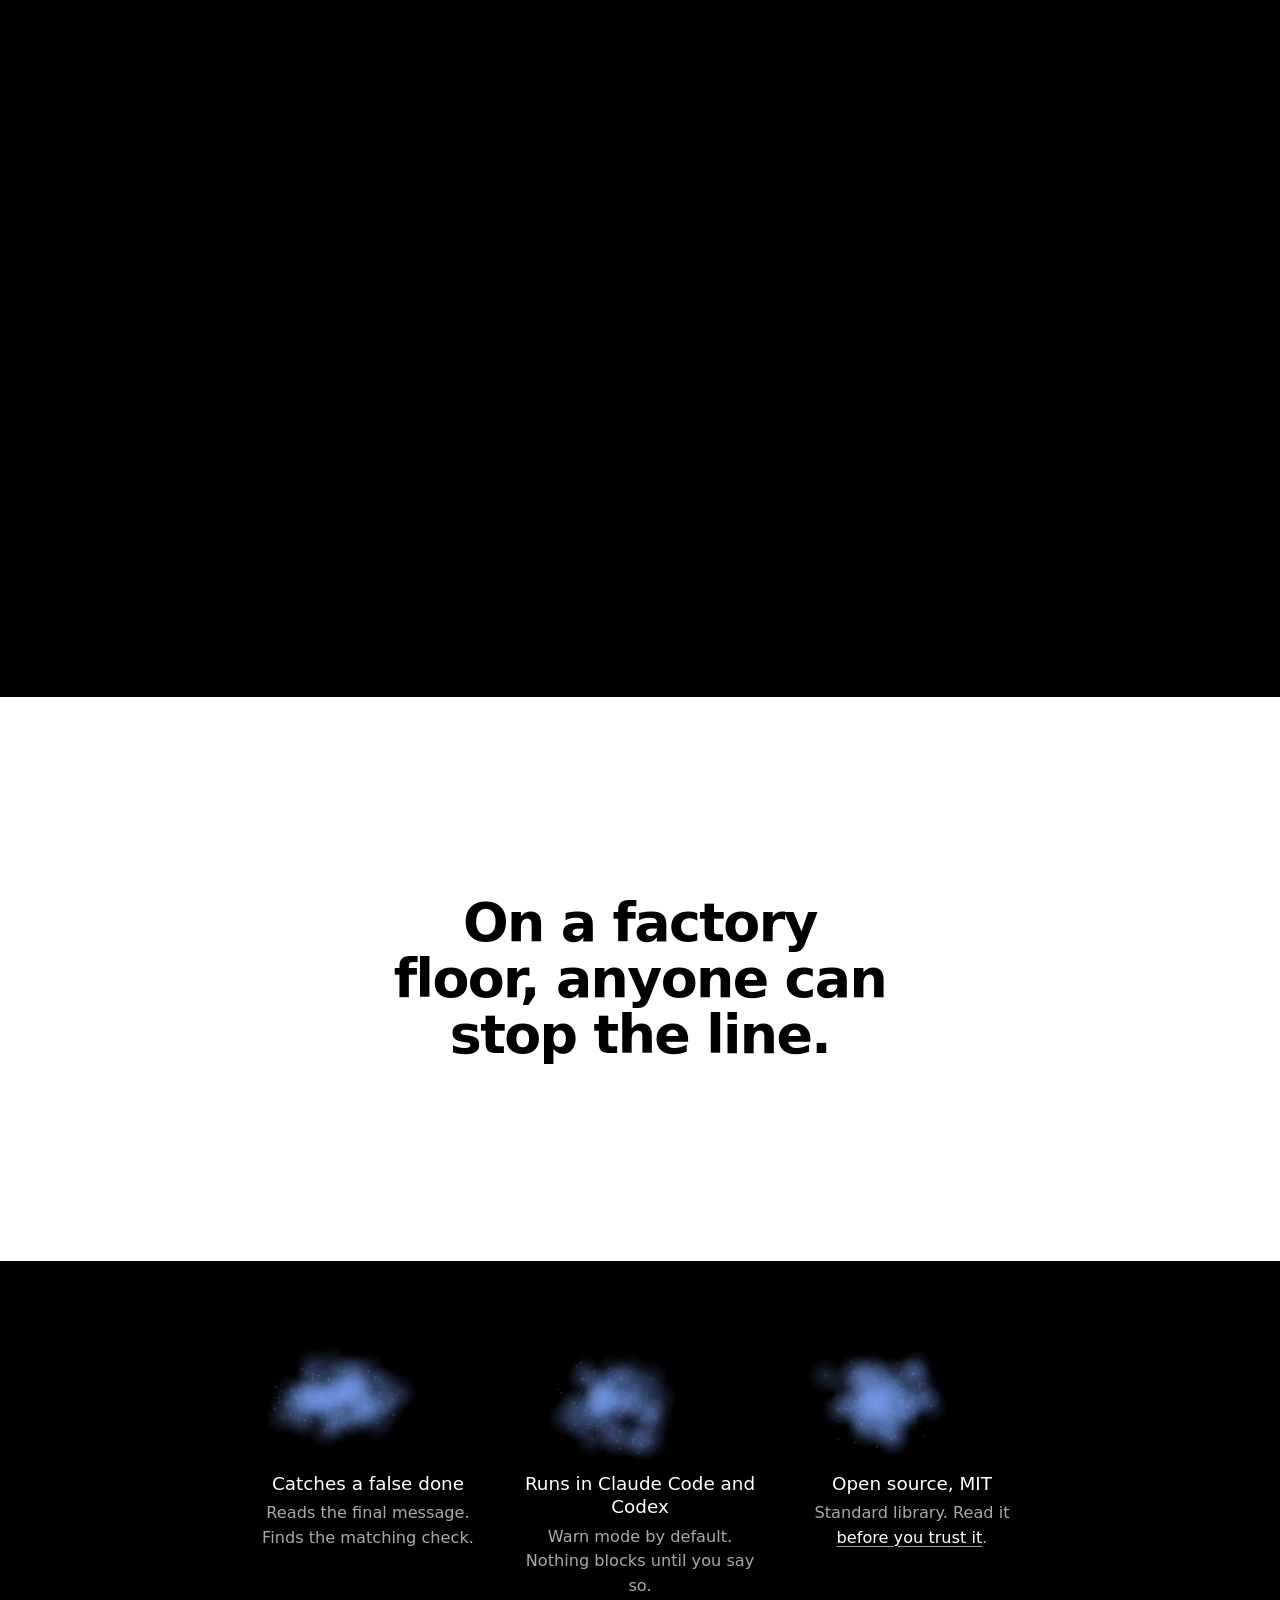
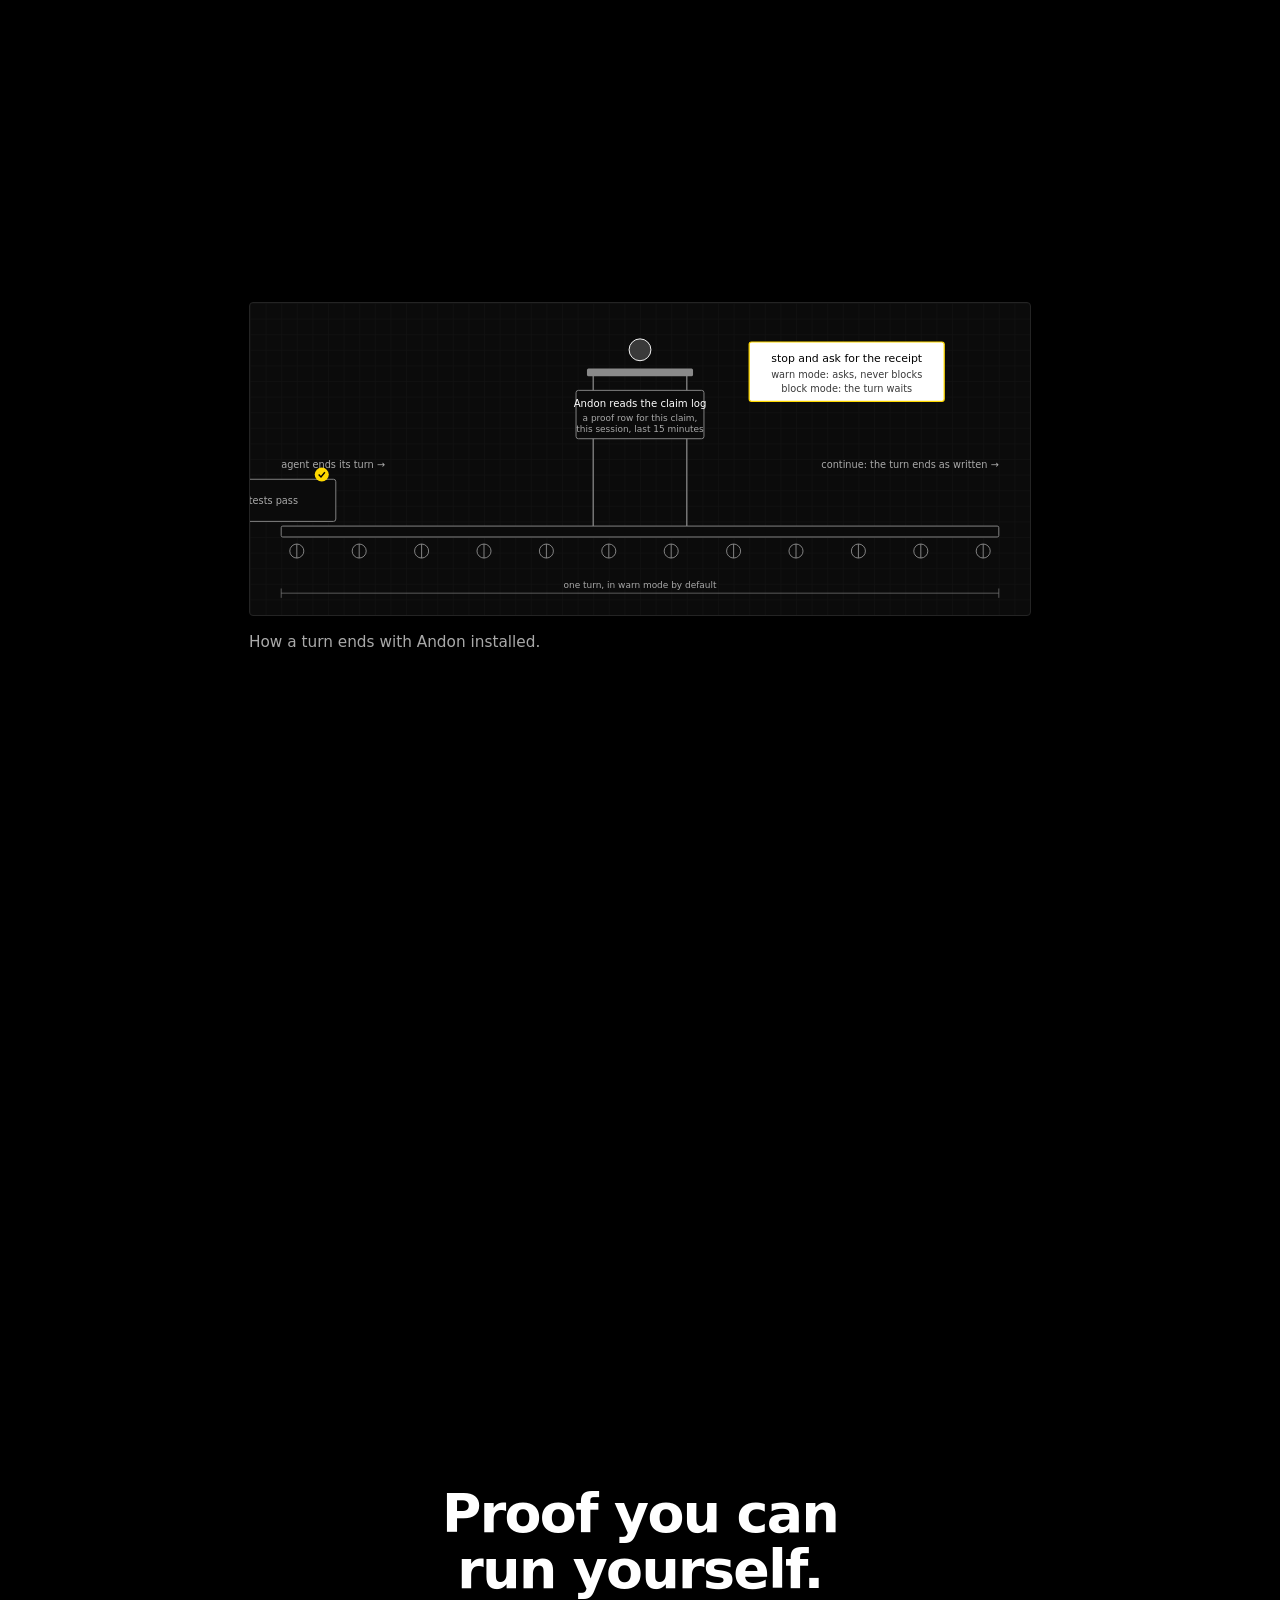
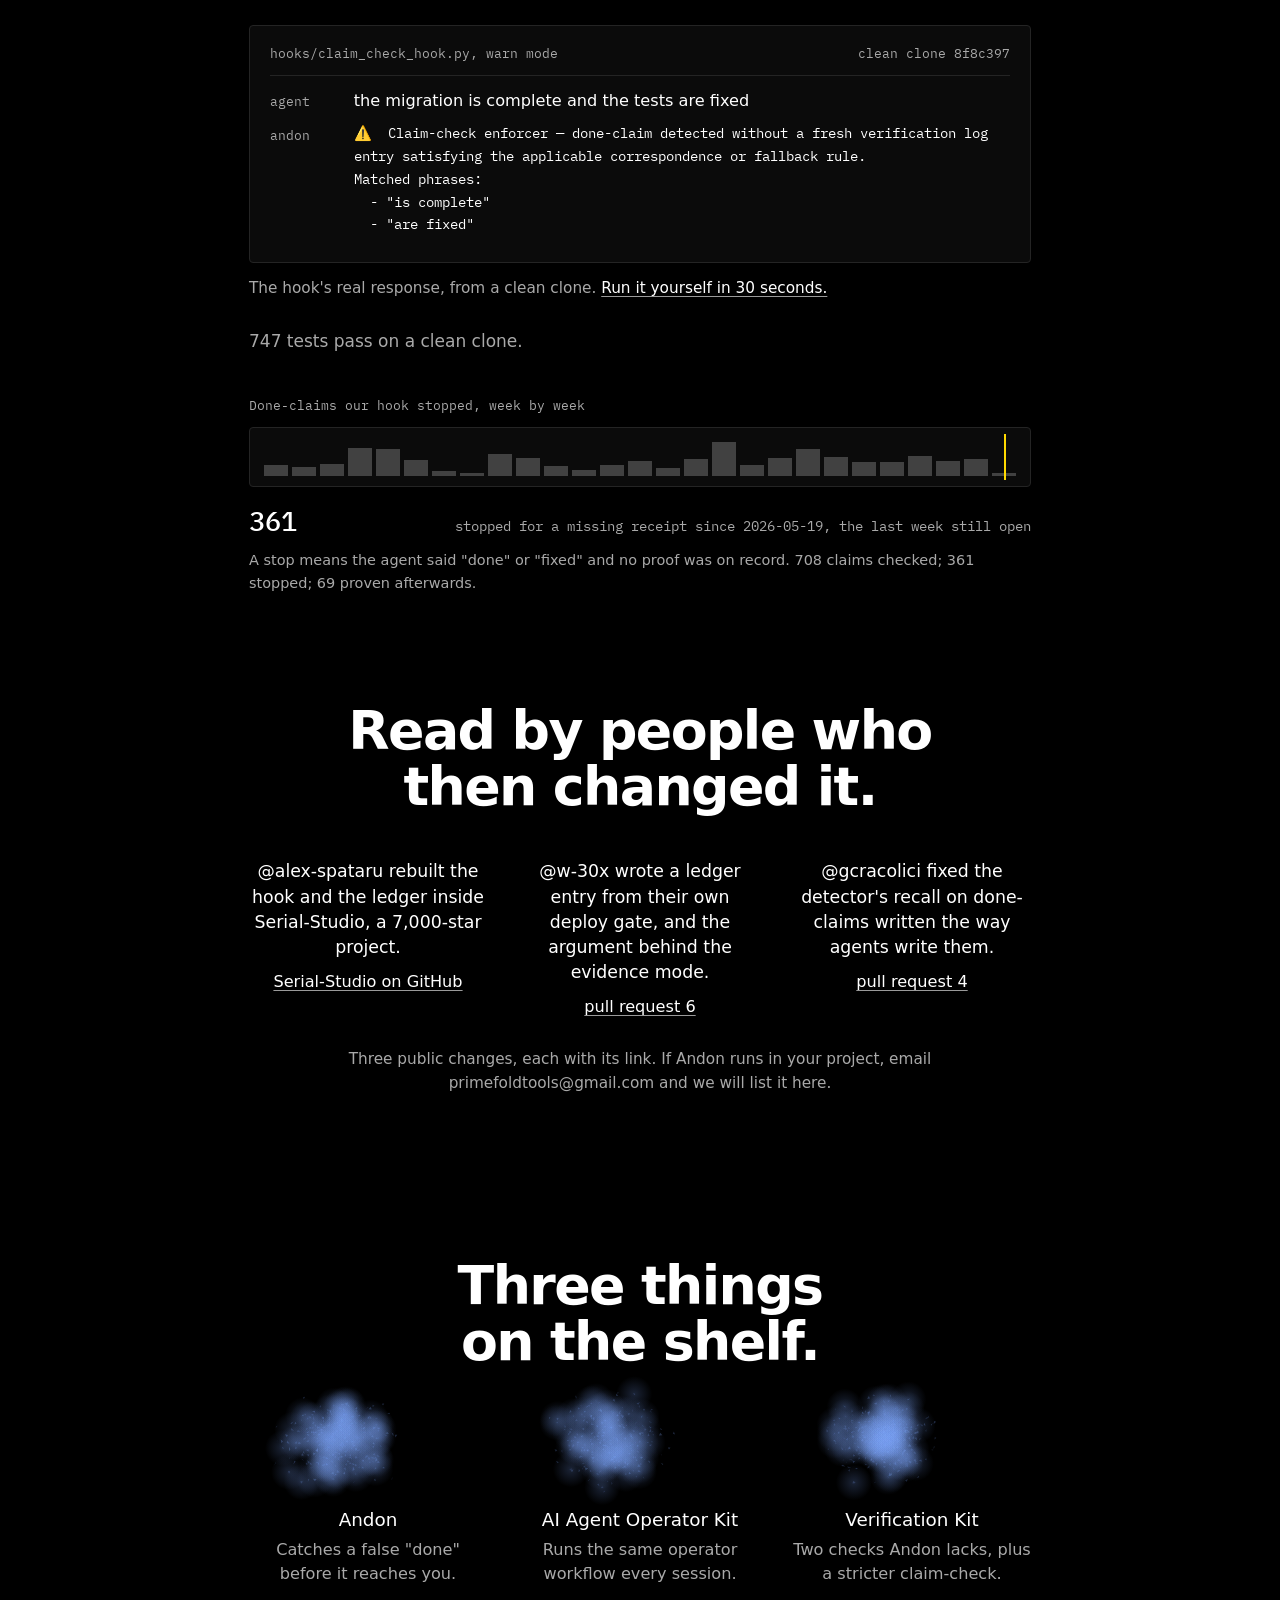
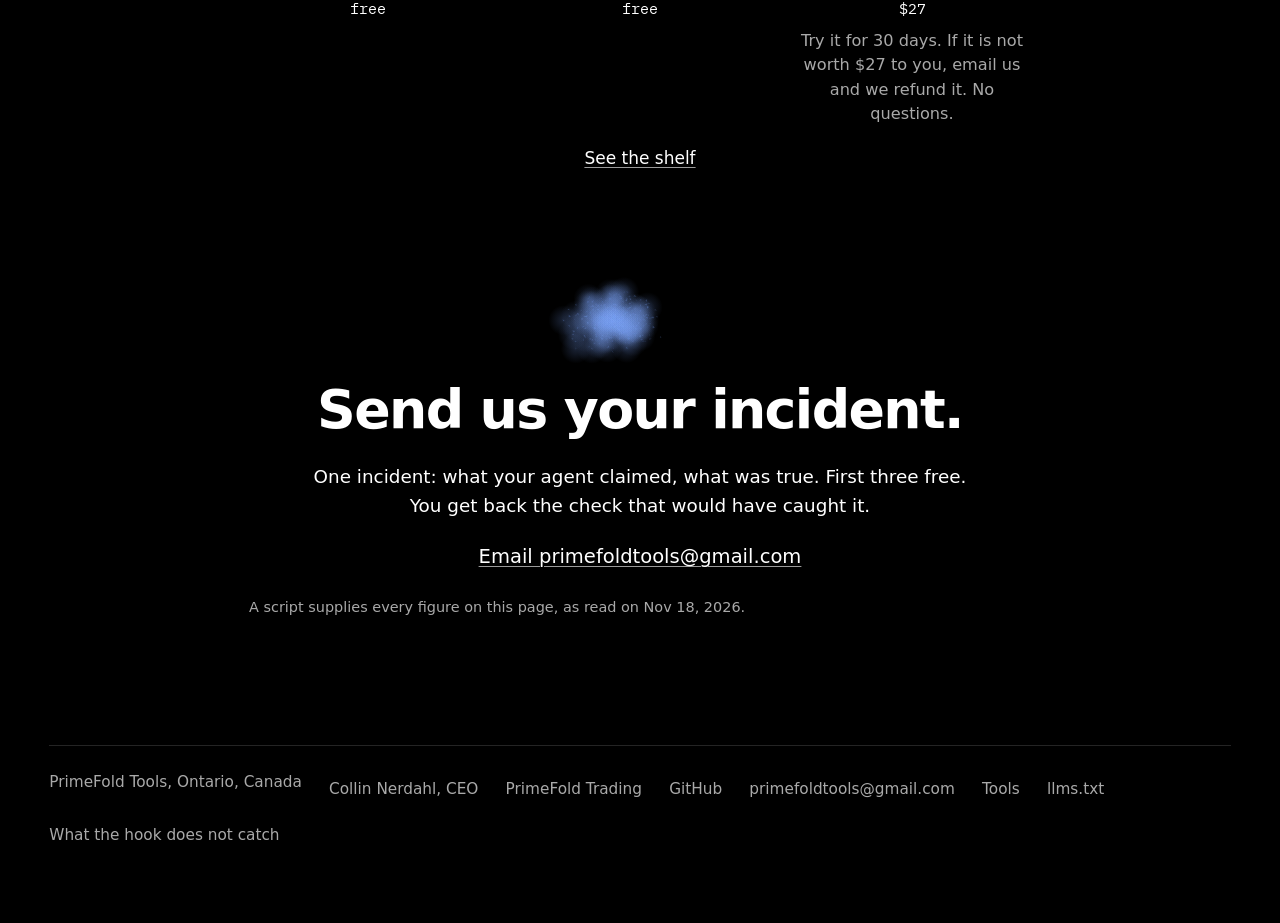
==== commit 2a0b49c5: "Refresh figures from source, read Nov 18: Andon v0.1.2, 170 stars, 747 tests at 8f8c397 Co-Authored-" ====
--- a/index.html
+++ b/index.html
@@ -19,7 +19,7 @@
 <script type="application/ld+json">{"@context":"https://schema.org","@graph":[
 {"@type":"Organization","@id":"https://primefold.tools/#org","name":"PrimeFold Tools","url":"https://primefold.tools/","logo":"https://primefold.tools/assets/pf-mark-gold.png","email":"mailto:primefoldtools@gmail.com","description":"We stop AI from lying about its own work. Tools that make AI agents prove their work.","address":{"@type":"PostalAddress","addressRegion":"ON","addressCountry":"CA"},"founder":{"@type":"Person","name":"Collin Nerdahl","jobTitle":"CEO","url":"https://collinnerdahl.com/"},"sameAs":["https://github.com/PrimeFoldTools","https://x.com/PrimeFoldTools"]},
 {"@type":"WebSite","@id":"https://primefold.tools/#site","url":"https://primefold.tools/","name":"PrimeFold Tools","publisher":{"@id":"https://primefold.tools/#org"}},
-{"@type":"SoftwareApplication","@id":"https://github.com/PrimeFoldTools/Andon#app","name":"Andon","applicationCategory":"DeveloperApplication","operatingSystem":"Claude Code, Codex","softwareVersion":"0.1.1","license":"https://opensource.org/licenses/MIT","url":"https://github.com/PrimeFoldTools/Andon","author":{"@id":"https://primefold.tools/#org"},"offers":{"@type":"Offer","price":"0","priceCurrency":"USD"},"description":"A claim-check Stop hook for coding agents: when the final message says done without a matching check on record, it asks for the receipt."}
+{"@type":"SoftwareApplication","@id":"https://github.com/PrimeFoldTools/Andon#app","name":"Andon","applicationCategory":"DeveloperApplication","operatingSystem":"Claude Code, Codex","softwareVersion":"0.1.2","license":"https://opensource.org/licenses/MIT","url":"https://github.com/PrimeFoldTools/Andon","author":{"@id":"https://primefold.tools/#org"},"offers":{"@type":"Offer","price":"0","priceCurrency":"USD"},"description":"A claim-check Stop hook for coding agents: when the final message says done without a matching check on record, it asks for the receipt."}
 ]}</script>
 <link rel="preconnect" href="https://api.fontshare.com">
 <link rel="preconnect" href="https://cdn.fontshare.com" crossorigin>
@@ -189,7 +189,7 @@
     <h2>Proof you can run yourself.</h2>
     <div class="demo">
       <div class="card">
-        <div class="head"><span>hooks/claim_check_hook.py, warn mode</span><span>clean clone 15ef5bb</span></div>
+        <div class="head"><span>hooks/claim_check_hook.py, warn mode</span><span>clean clone 8f8c397</span></div>
         <div class="line agent"><span class="who">agent</span><span class="txt">the migration is complete and the tests are fixed</span></div>
         <div class="line"><span class="who">andon</span><pre class="txt">⚠️  Claim-check enforcer — done-claim detected without a fresh verification log entry satisfying the applicable correspondence or fallback rule.
 Matched phrases:
@@ -198,13 +198,13 @@
       </div>
       <p class="cap">The hook's real response, from a clean clone. <a href="https://github.com/PrimeFoldTools/Andon#reproduce-it-in-30-seconds">Run it yourself in 30 seconds.</a></p>
     </div>
-    <p>539 tests pass on a clean clone.</p>
+    <p>747 tests pass on a clean clone.</p>
 
     <div class="ruler" id="ruler">
       <div class="lab">Done-claims our hook stopped, week by week</div>
       <div class="scrub" id="scrub" role="slider" aria-label="Done-claims our hook stopped, week by week" aria-valuemin="0" aria-valuemax="100" aria-valuenow="100" tabindex="0"><span class="pin" id="pin"></span></div>
-      <div class="out"><b id="cum">335</b><span id="cap">stopped for a missing receipt since 2026-05-19, the last week still open</span></div>
-      <p class="def">A stop means the agent said "done" or "fixed" and no proof was on record. 549 claims checked; 335 stopped; 56 proven afterwards.</p>
+      <div class="out"><b id="cum">361</b><span id="cap">stopped for a missing receipt since 2026-05-19, the last week still open</span></div>
+      <p class="def">A stop means the agent said "done" or "fixed" and no proof was on record. 708 claims checked; 361 stopped; 69 proven afterwards.</p>
     </div>
   </section>
 
@@ -254,7 +254,7 @@
       <h2>Send us your incident.</h2>
       <p>One incident: what your agent claimed, what was true. First three free. You get back the check that would have caught it.</p>
       <p class="ask"><a href="mailto:primefoldtools@gmail.com?subject=My%20agent%20said%20done">Email primefoldtools@gmail.com</a></p>
-      <p class="rev">A script supplies every figure on this page, as read on Nov 5, 2026.</p>
+      <p class="rev">A script supplies every figure on this page, as read on Nov 18, 2026.</p>
     </section>
   </main>
 
@@ -297,7 +297,7 @@
 // The claims ruler (from look B: zero's scrubbable ruler, daoism's level bar). One bar per week from data/receipts.json.
 // It changes text only when a pointer or a key moves along it. No timers, so no number ever counts up on its own.
 (function(){
-  var WEEKLY=[["2026-05-18", 10], ["2026-05-25", 8], ["2026-06-01", 11], ["2026-06-08", 25], ["2026-06-15", 24], ["2026-06-22", 14], ["2026-06-29", 4], ["2026-07-06", 2], ["2026-07-13", 19], ["2026-07-20", 16], ["2026-07-27", 9], ["2026-08-03", 5], ["2026-08-10", 10], ["2026-08-17", 13], ["2026-08-24", 7], ["2026-08-31", 15], ["2026-09-07", 30], ["2026-09-14", 10], ["2026-09-21", 16], ["2026-09-28", 24], ["2026-10-05", 17], ["2026-10-12", 12], ["2026-10-19", 12], ["2026-10-26", 18], ["2026-11-02", 4]];
+  var WEEKLY=[["2026-05-18", 10], ["2026-05-25", 8], ["2026-06-01", 11], ["2026-06-08", 25], ["2026-06-15", 24], ["2026-06-22", 14], ["2026-06-29", 4], ["2026-07-06", 2], ["2026-07-13", 19], ["2026-07-20", 16], ["2026-07-27", 9], ["2026-08-03", 5], ["2026-08-10", 10], ["2026-08-17", 13], ["2026-08-24", 7], ["2026-08-31", 15], ["2026-09-07", 30], ["2026-09-14", 10], ["2026-09-21", 16], ["2026-09-28", 24], ["2026-10-05", 17], ["2026-10-12", 12], ["2026-10-19", 12], ["2026-10-26", 18], ["2026-11-02", 13], ["2026-11-09", 15], ["2026-11-16", 2]];
   var sc=document.getElementById('scrub'), pin=document.getElementById('pin'), cap=document.getElementById('cap'), cum=document.getElementById('cum');
   if(!sc||!WEEKLY.length) return;
   var max=Math.max.apply(null, WEEKLY.map(function(w){return w[1];}));
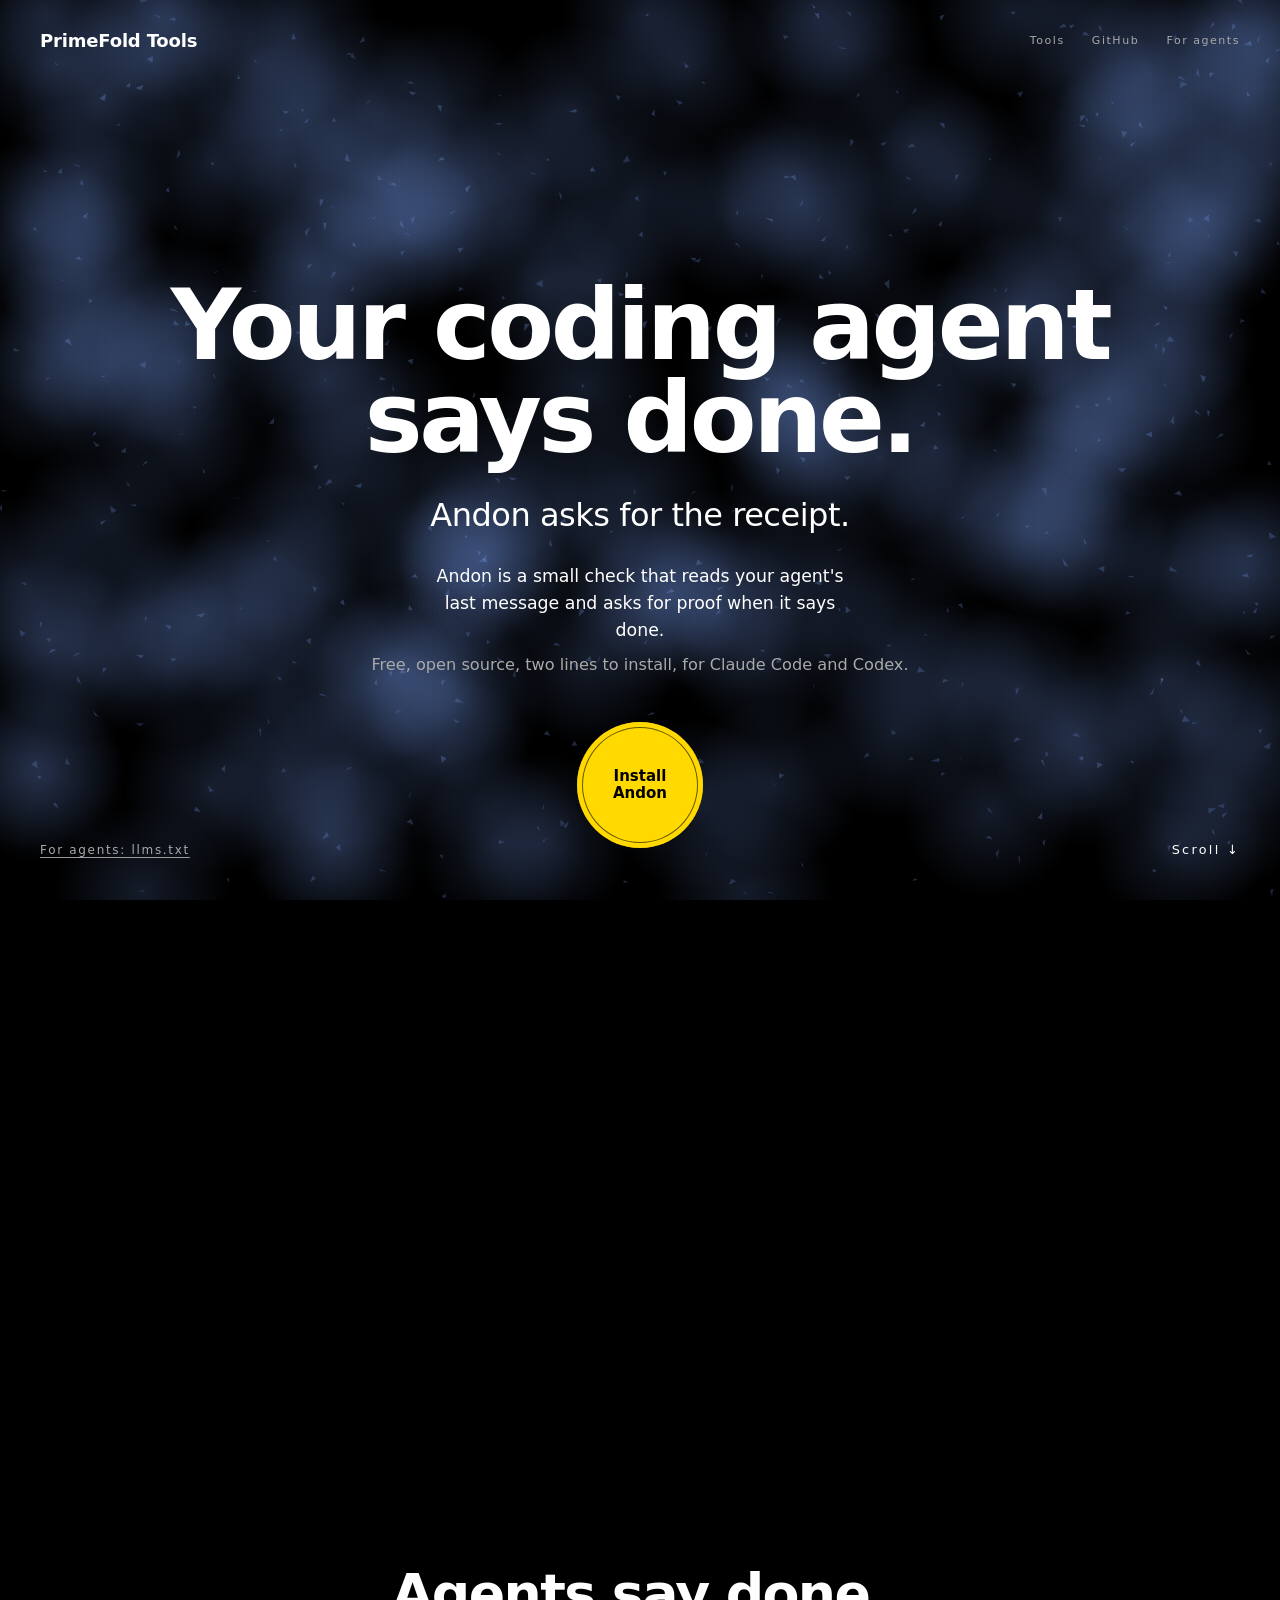
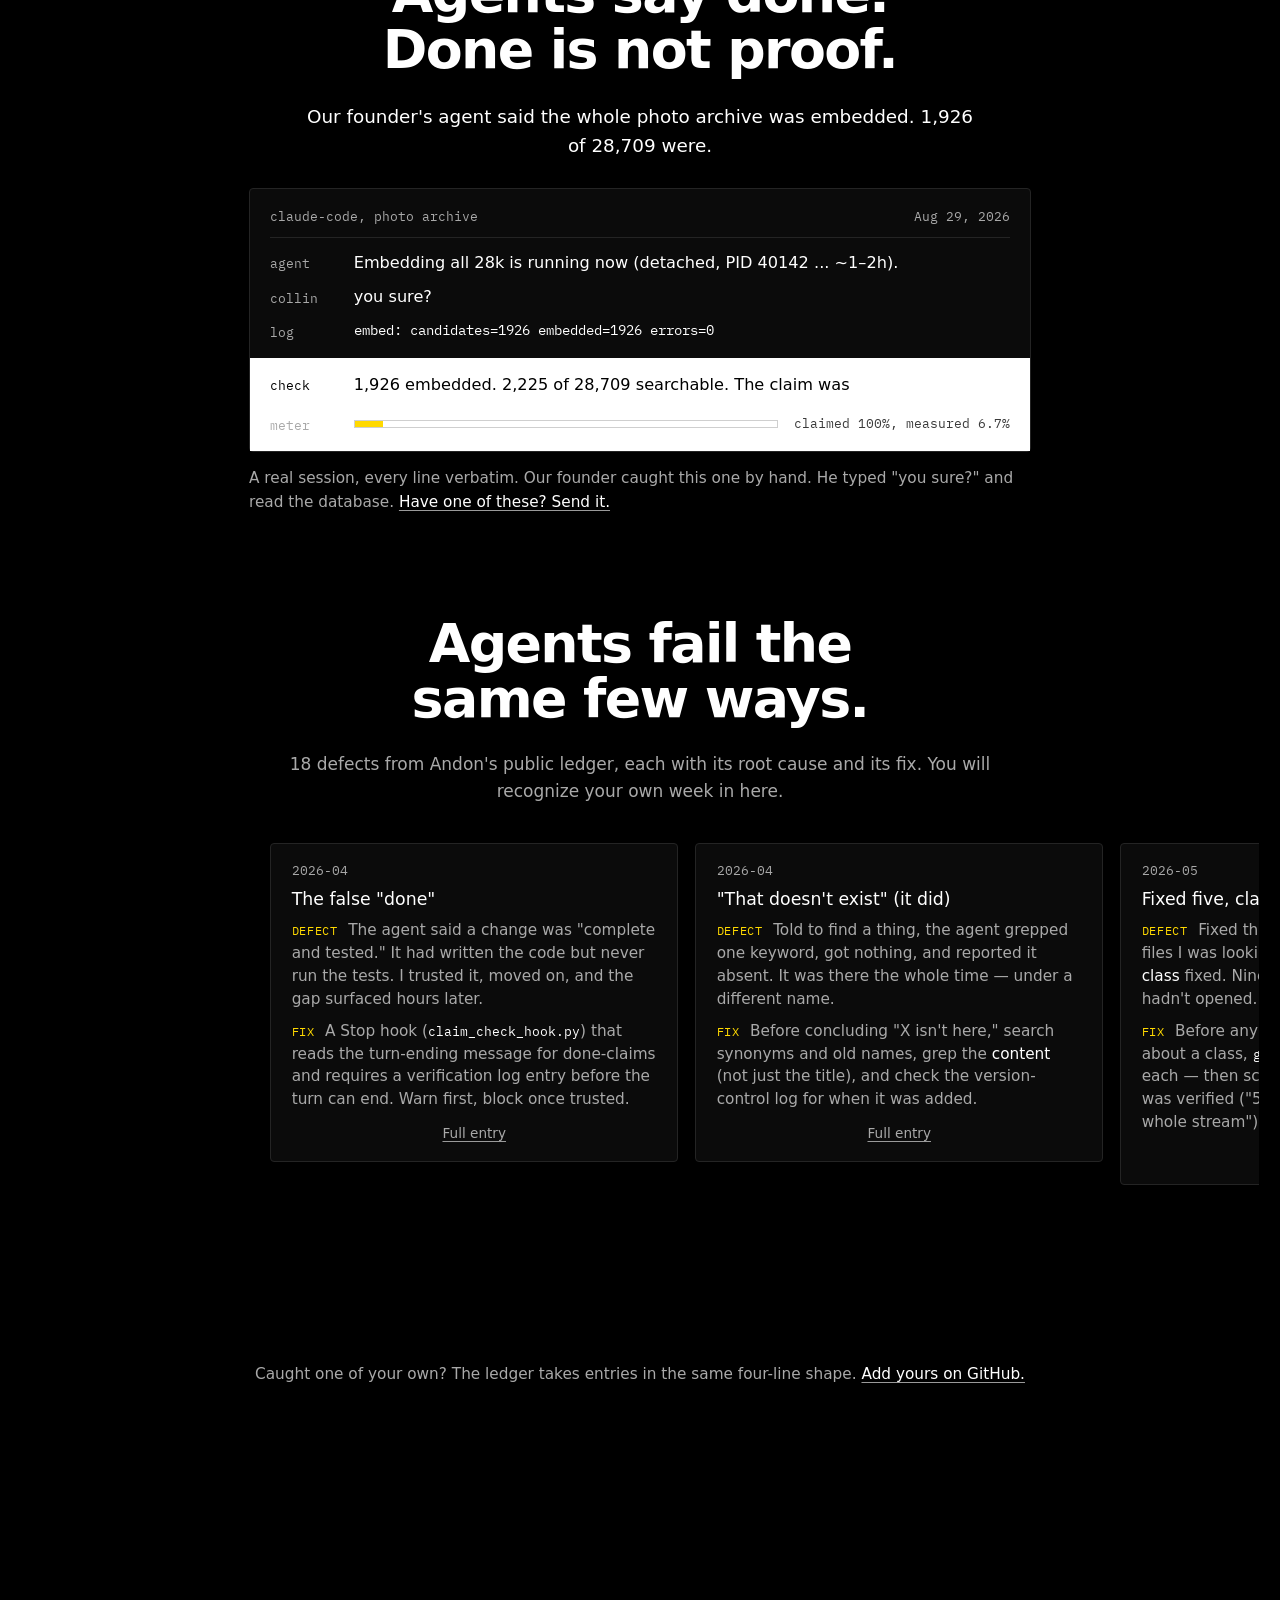
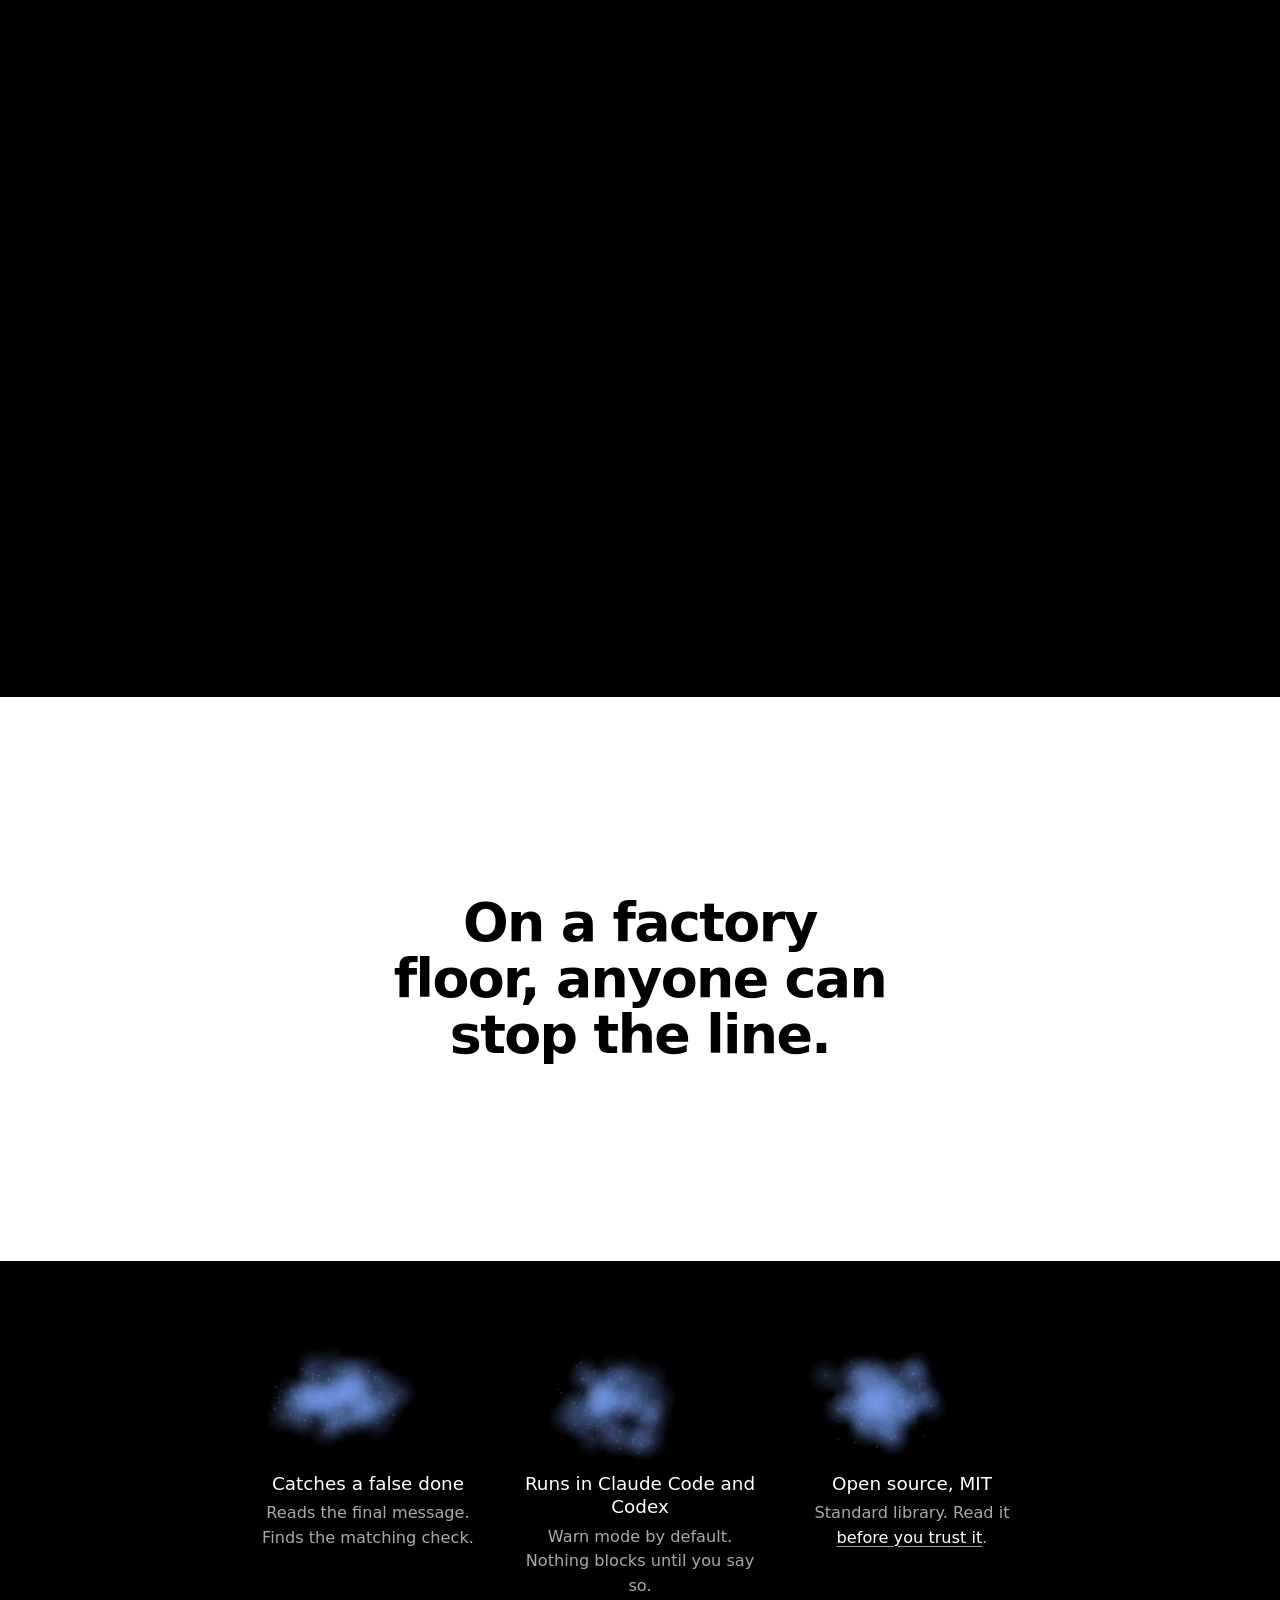
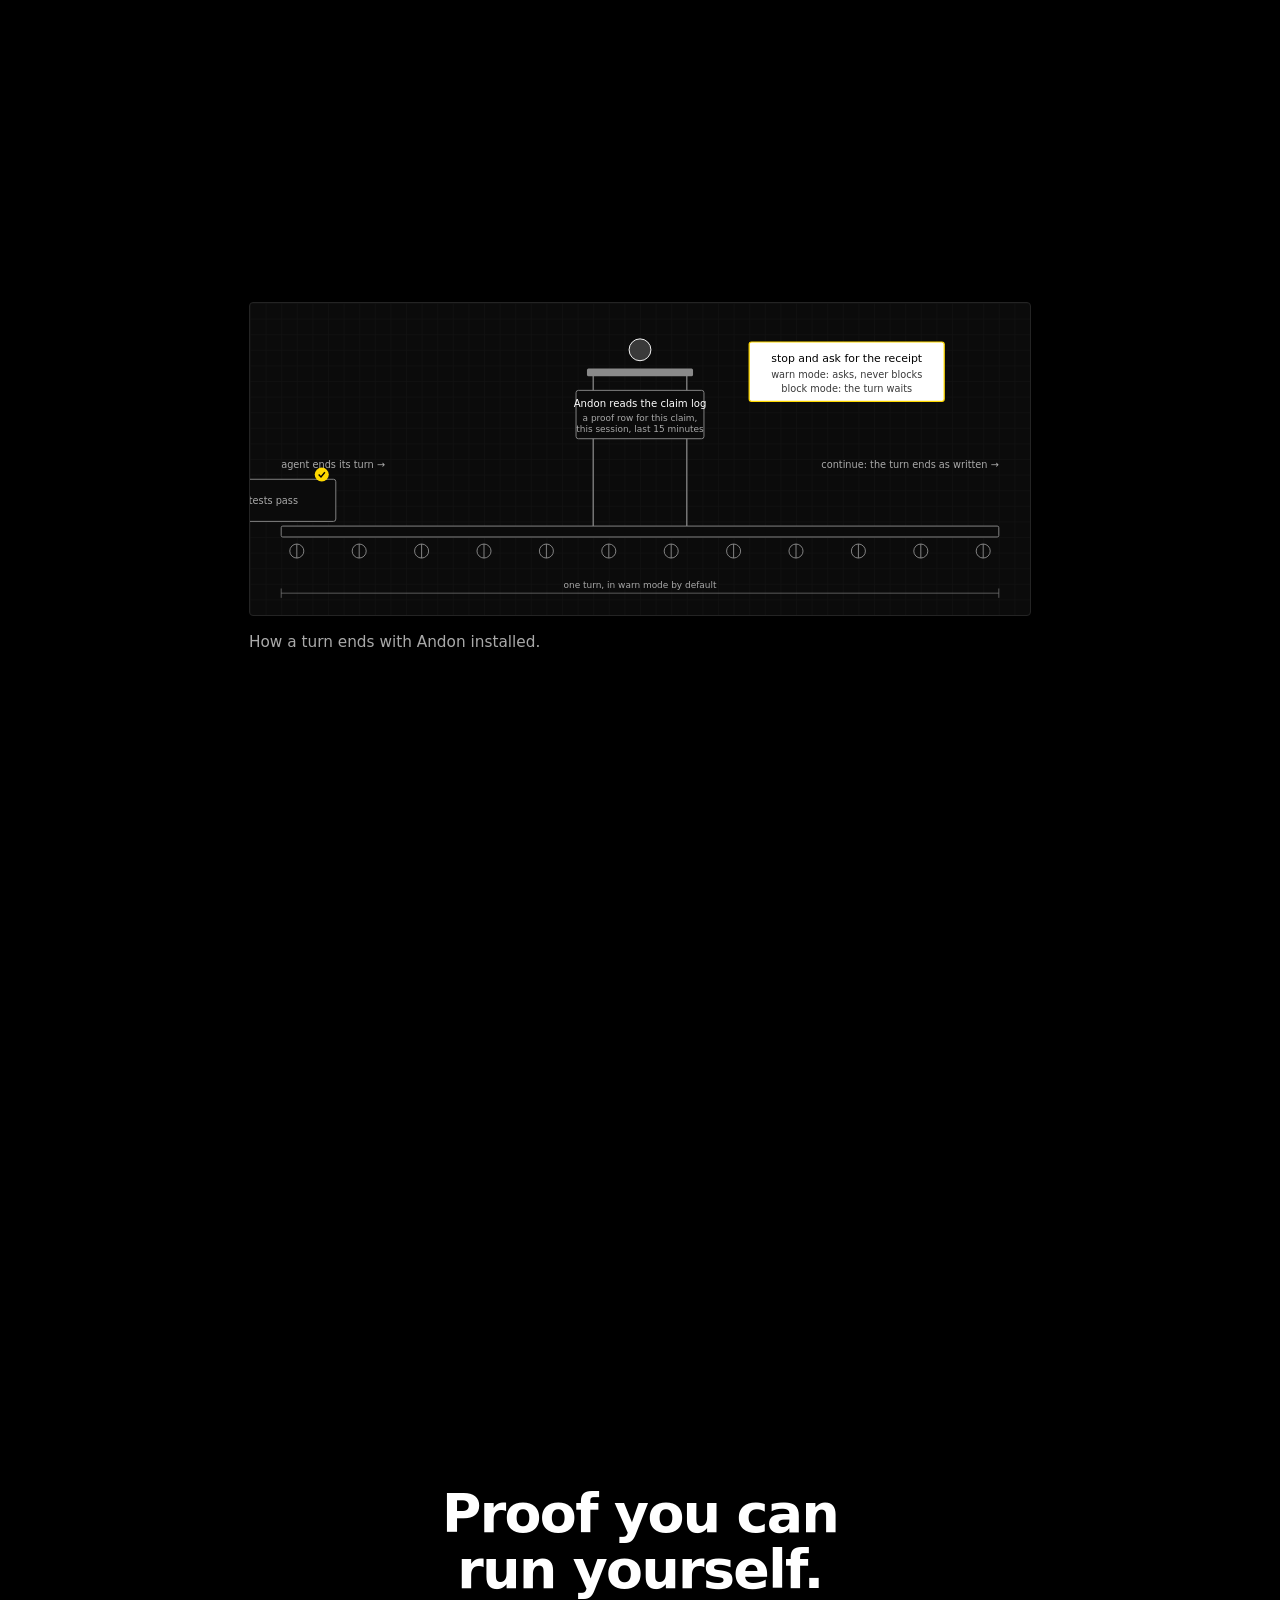
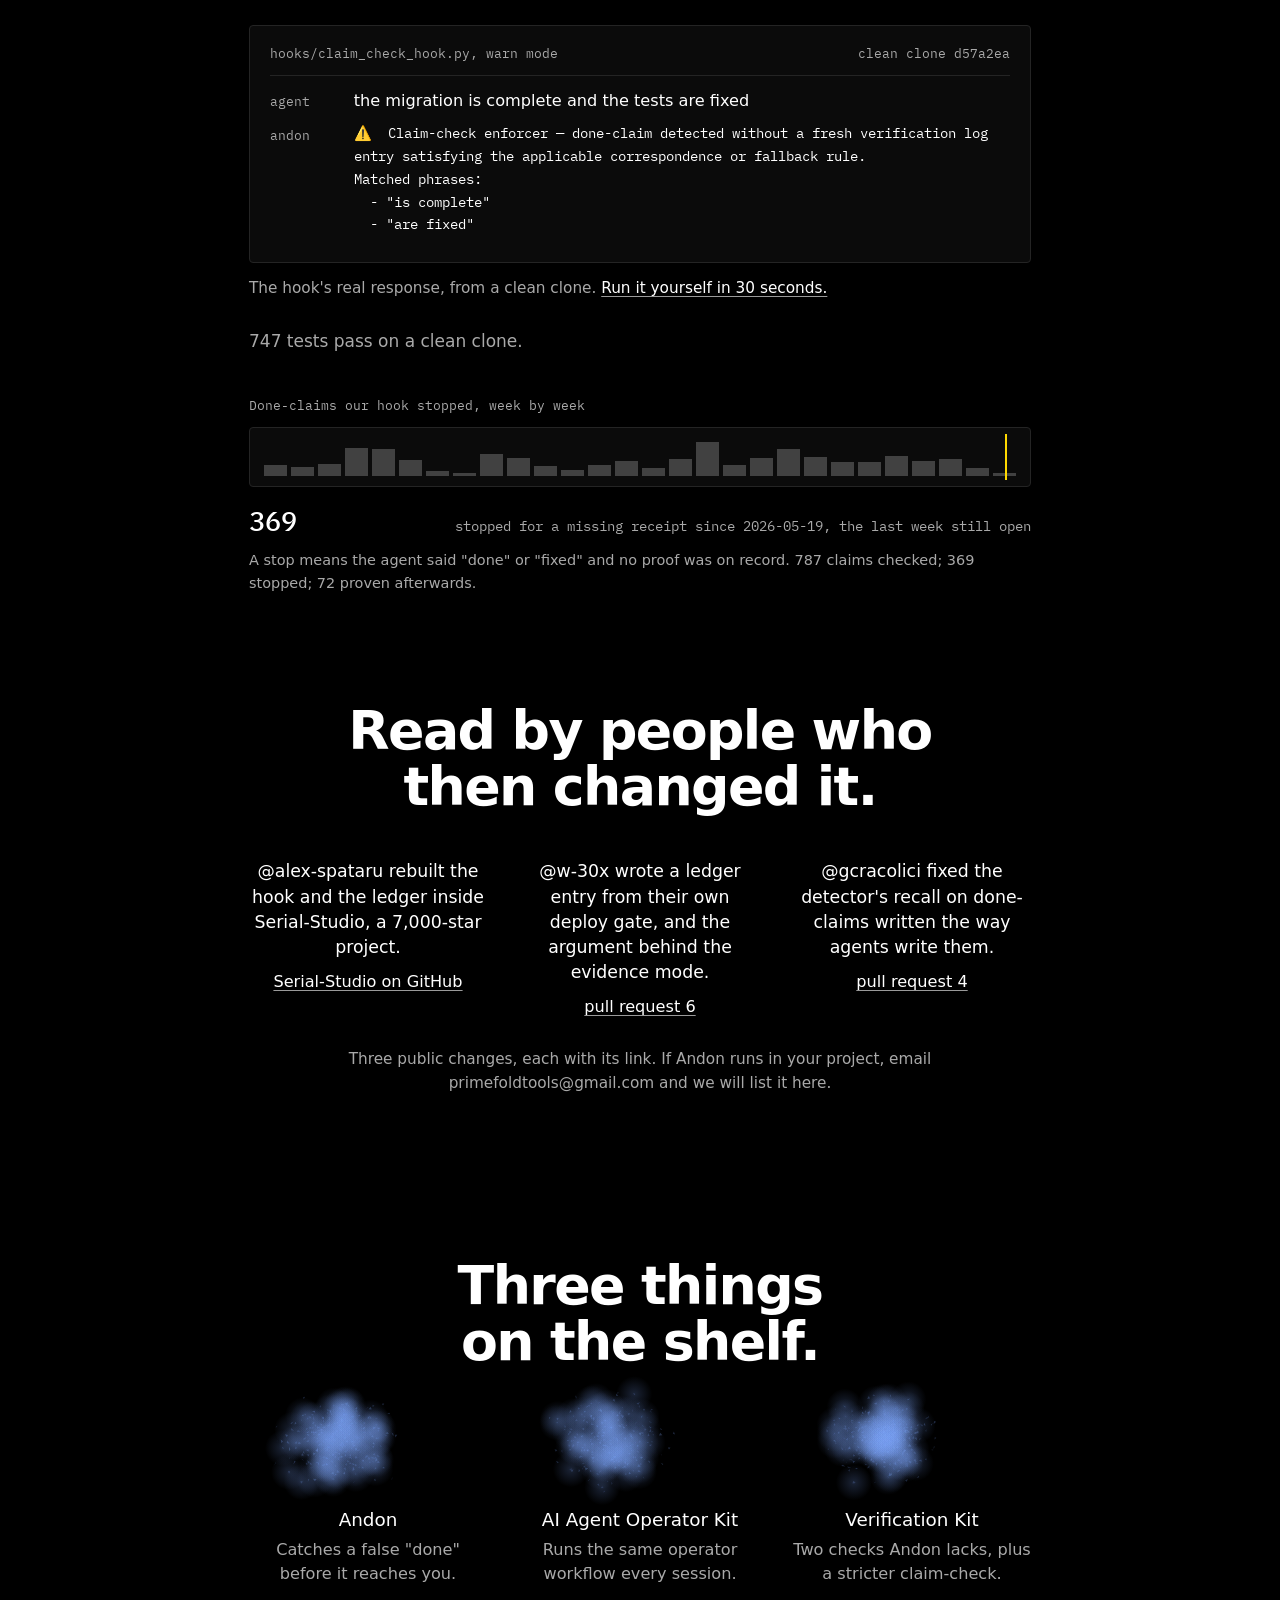
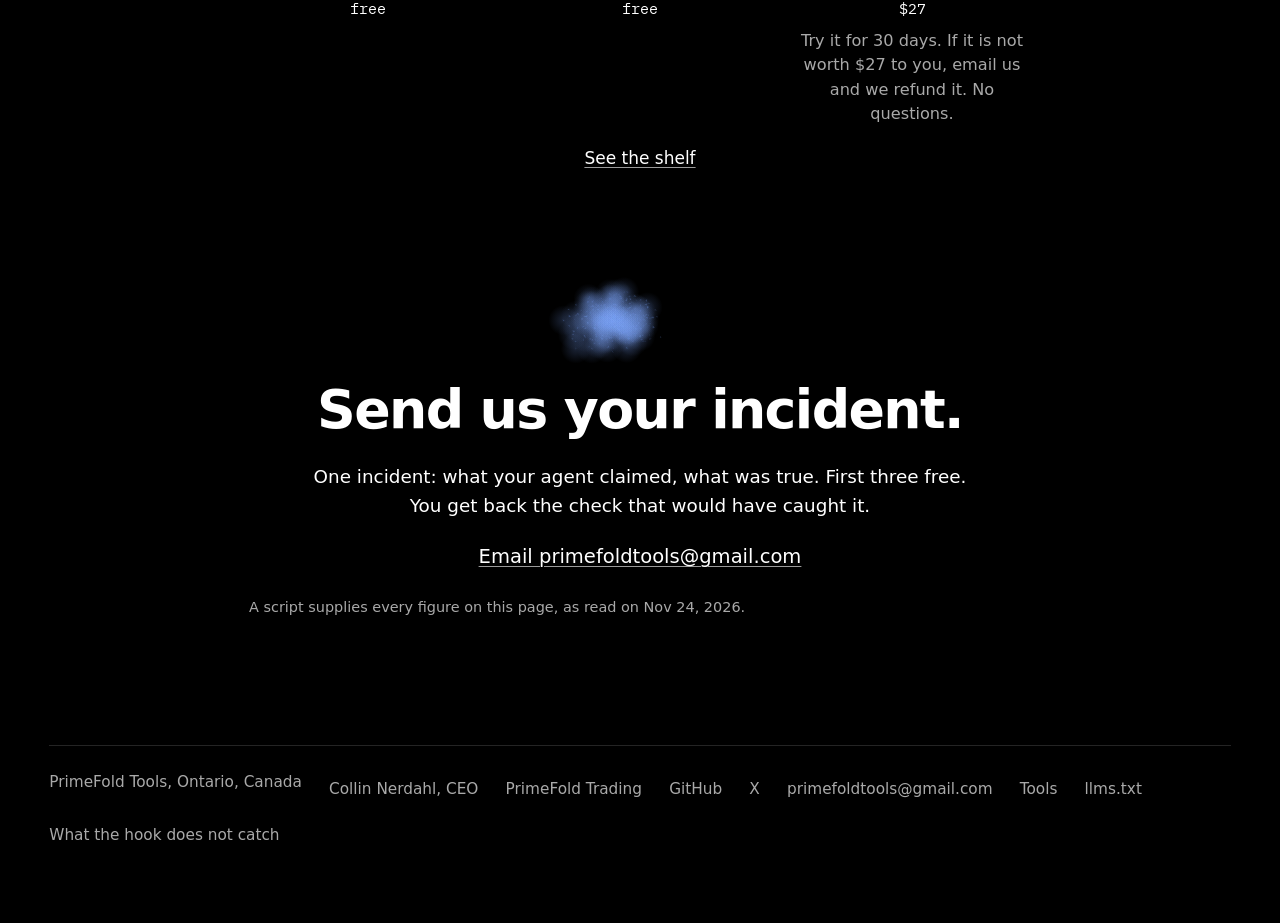
==== commit 1e485062: "Link map: X in footer, founder @id -> collinnerdahl.com/#person; receipts refreshed 2026-11-24 Relea" ====
--- a/index.html
+++ b/index.html
@@ -17,7 +17,7 @@
 <meta property="og:image" content="https://primefold.tools/assets/og.png">
 <meta name="twitter:card" content="summary_large_image">
 <script type="application/ld+json">{"@context":"https://schema.org","@graph":[
-{"@type":"Organization","@id":"https://primefold.tools/#org","name":"PrimeFold Tools","url":"https://primefold.tools/","logo":"https://primefold.tools/assets/pf-mark-gold.png","email":"mailto:primefoldtools@gmail.com","description":"We stop AI from lying about its own work. Tools that make AI agents prove their work.","address":{"@type":"PostalAddress","addressRegion":"ON","addressCountry":"CA"},"founder":{"@type":"Person","name":"Collin Nerdahl","jobTitle":"CEO","url":"https://collinnerdahl.com/"},"sameAs":["https://github.com/PrimeFoldTools","https://x.com/PrimeFoldTools"]},
+{"@type":"Organization","@id":"https://primefold.tools/#org","name":"PrimeFold Tools","url":"https://primefold.tools/","logo":"https://primefold.tools/assets/pf-mark-gold.png","email":"mailto:primefoldtools@gmail.com","description":"We stop AI from lying about its own work. Tools that make AI agents prove their work.","address":{"@type":"PostalAddress","addressRegion":"ON","addressCountry":"CA"},"founder":{"@type":"Person","@id":"https://collinnerdahl.com/#person","name":"Collin Nerdahl","jobTitle":"CEO","url":"https://collinnerdahl.com/"},"sameAs":["https://github.com/PrimeFoldTools","https://x.com/PrimeFoldTools"]},
 {"@type":"WebSite","@id":"https://primefold.tools/#site","url":"https://primefold.tools/","name":"PrimeFold Tools","publisher":{"@id":"https://primefold.tools/#org"}},
 {"@type":"SoftwareApplication","@id":"https://github.com/PrimeFoldTools/Andon#app","name":"Andon","applicationCategory":"DeveloperApplication","operatingSystem":"Claude Code, Codex","softwareVersion":"0.1.2","license":"https://opensource.org/licenses/MIT","url":"https://github.com/PrimeFoldTools/Andon","author":{"@id":"https://primefold.tools/#org"},"offers":{"@type":"Offer","price":"0","priceCurrency":"USD"},"description":"A claim-check Stop hook for coding agents: when the final message says done without a matching check on record, it asks for the receipt."}
 ]}</script>
@@ -189,7 +189,7 @@
     <h2>Proof you can run yourself.</h2>
     <div class="demo">
       <div class="card">
-        <div class="head"><span>hooks/claim_check_hook.py, warn mode</span><span>clean clone 8f8c397</span></div>
+        <div class="head"><span>hooks/claim_check_hook.py, warn mode</span><span>clean clone d57a2ea</span></div>
         <div class="line agent"><span class="who">agent</span><span class="txt">the migration is complete and the tests are fixed</span></div>
         <div class="line"><span class="who">andon</span><pre class="txt">⚠️  Claim-check enforcer — done-claim detected without a fresh verification log entry satisfying the applicable correspondence or fallback rule.
 Matched phrases:
@@ -203,8 +203,8 @@
     <div class="ruler" id="ruler">
       <div class="lab">Done-claims our hook stopped, week by week</div>
       <div class="scrub" id="scrub" role="slider" aria-label="Done-claims our hook stopped, week by week" aria-valuemin="0" aria-valuemax="100" aria-valuenow="100" tabindex="0"><span class="pin" id="pin"></span></div>
-      <div class="out"><b id="cum">361</b><span id="cap">stopped for a missing receipt since 2026-05-19, the last week still open</span></div>
-      <p class="def">A stop means the agent said "done" or "fixed" and no proof was on record. 708 claims checked; 361 stopped; 69 proven afterwards.</p>
+      <div class="out"><b id="cum">369</b><span id="cap">stopped for a missing receipt since 2026-05-19, the last week still open</span></div>
+      <p class="def">A stop means the agent said "done" or "fixed" and no proof was on record. 787 claims checked; 369 stopped; 72 proven afterwards.</p>
     </div>
   </section>
 
@@ -254,7 +254,7 @@
       <h2>Send us your incident.</h2>
       <p>One incident: what your agent claimed, what was true. First three free. You get back the check that would have caught it.</p>
       <p class="ask"><a href="mailto:primefoldtools@gmail.com?subject=My%20agent%20said%20done">Email primefoldtools@gmail.com</a></p>
-      <p class="rev">A script supplies every figure on this page, as read on Nov 18, 2026.</p>
+      <p class="rev">A script supplies every figure on this page, as read on Nov 24, 2026.</p>
     </section>
   </main>
 
@@ -264,6 +264,7 @@
       <li><a href="https://collinnerdahl.com">Collin Nerdahl, CEO</a></li>
       <li><a href="https://primefoldtrading.com">PrimeFold Trading</a></li>
       <li><a href="https://github.com/PrimeFoldTools">GitHub</a></li>
+      <li><a href="https://x.com/PrimeFoldTools">X</a></li>
       <li><a href="mailto:primefoldtools@gmail.com">primefoldtools@gmail.com</a></li>
       <li><a href="built.html">Tools</a></li>
       <li><a href="llms.txt">llms.txt</a></li>
@@ -297,7 +298,7 @@
 // The claims ruler (from look B: zero's scrubbable ruler, daoism's level bar). One bar per week from data/receipts.json.
 // It changes text only when a pointer or a key moves along it. No timers, so no number ever counts up on its own.
 (function(){
-  var WEEKLY=[["2026-05-18", 10], ["2026-05-25", 8], ["2026-06-01", 11], ["2026-06-08", 25], ["2026-06-15", 24], ["2026-06-22", 14], ["2026-06-29", 4], ["2026-07-06", 2], ["2026-07-13", 19], ["2026-07-20", 16], ["2026-07-27", 9], ["2026-08-03", 5], ["2026-08-10", 10], ["2026-08-17", 13], ["2026-08-24", 7], ["2026-08-31", 15], ["2026-09-07", 30], ["2026-09-14", 10], ["2026-09-21", 16], ["2026-09-28", 24], ["2026-10-05", 17], ["2026-10-12", 12], ["2026-10-19", 12], ["2026-10-26", 18], ["2026-11-02", 13], ["2026-11-09", 15], ["2026-11-16", 2]];
+  var WEEKLY=[["2026-05-18", 10], ["2026-05-25", 8], ["2026-06-01", 11], ["2026-06-08", 25], ["2026-06-15", 24], ["2026-06-22", 14], ["2026-06-29", 4], ["2026-07-06", 2], ["2026-07-13", 19], ["2026-07-20", 16], ["2026-07-27", 9], ["2026-08-03", 5], ["2026-08-10", 10], ["2026-08-17", 13], ["2026-08-24", 7], ["2026-08-31", 15], ["2026-09-07", 30], ["2026-09-14", 10], ["2026-09-21", 16], ["2026-09-28", 24], ["2026-10-05", 17], ["2026-10-12", 12], ["2026-10-19", 12], ["2026-10-26", 18], ["2026-11-02", 13], ["2026-11-09", 15], ["2026-11-16", 7], ["2026-11-23", 3]];
   var sc=document.getElementById('scrub'), pin=document.getElementById('pin'), cap=document.getElementById('cap'), cum=document.getElementById('cum');
   if(!sc||!WEEKLY.length) return;
   var max=Math.max.apply(null, WEEKLY.map(function(w){return w[1];}));
